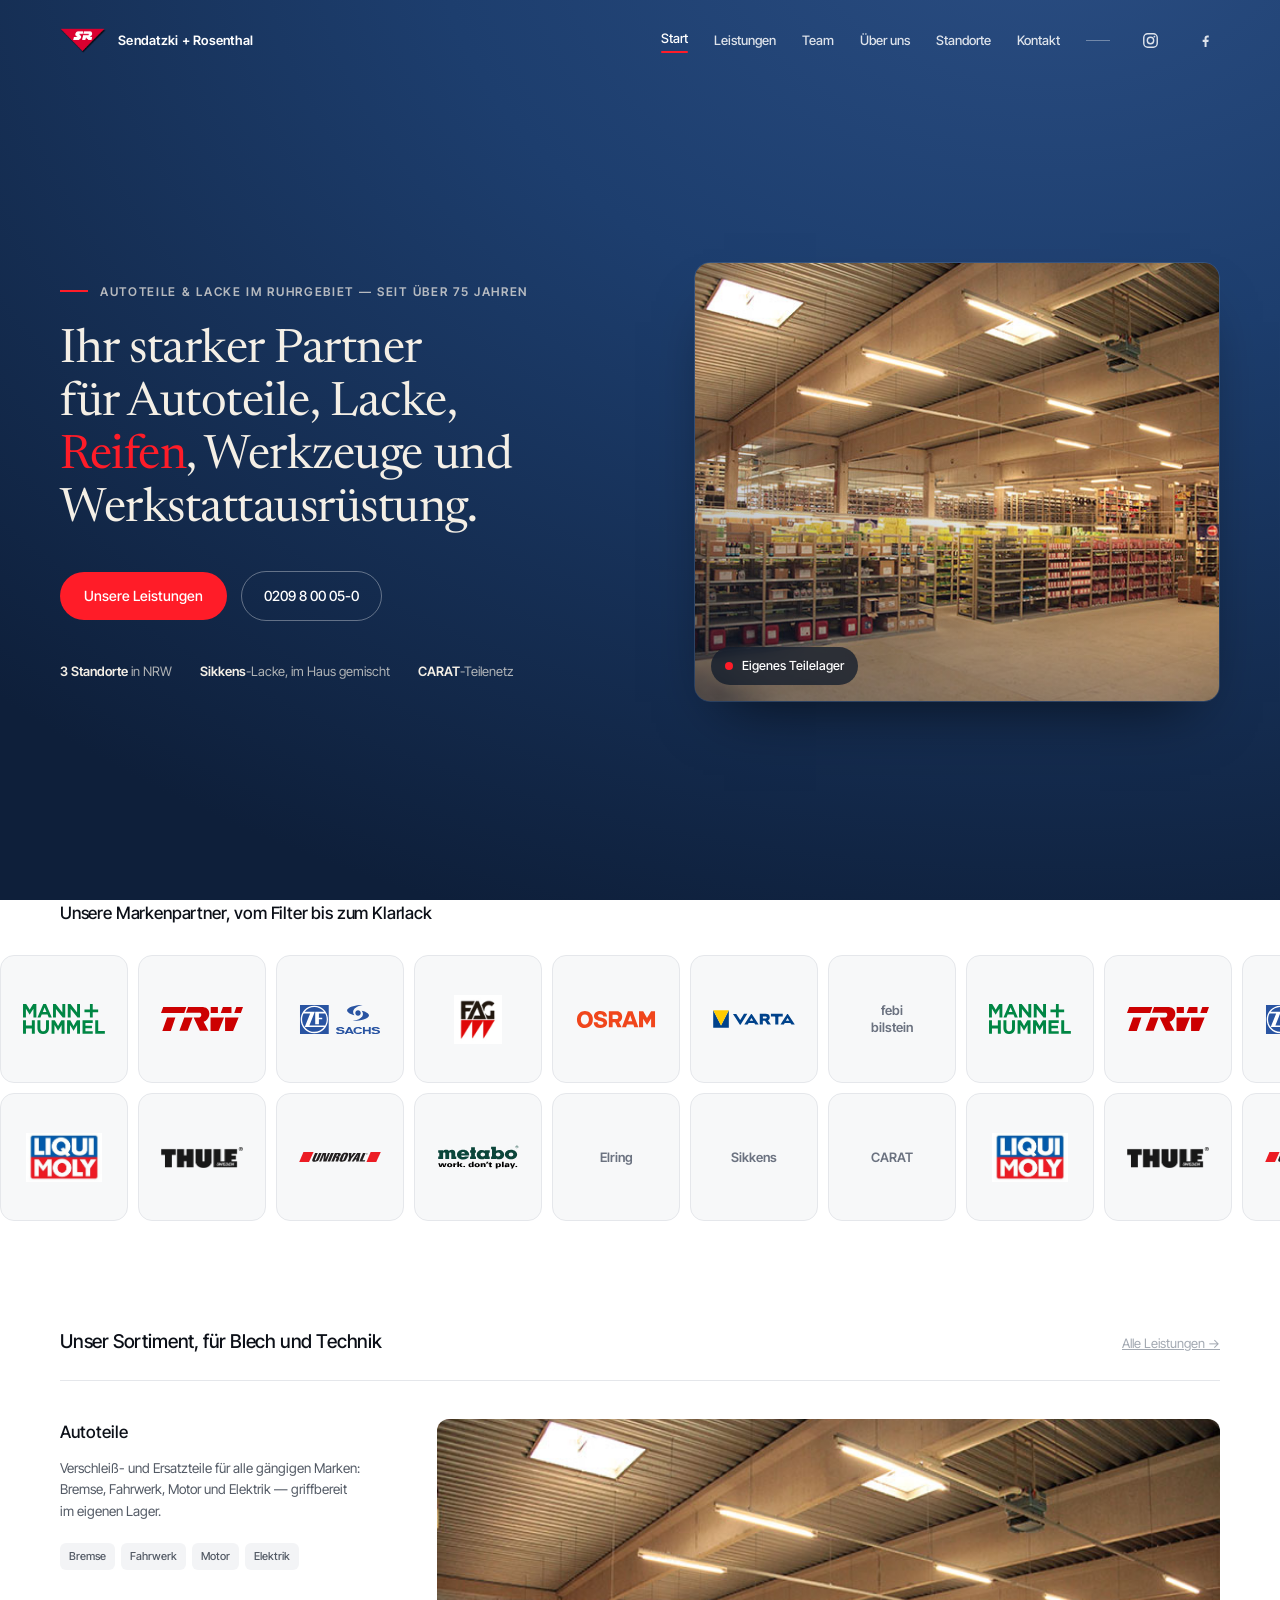
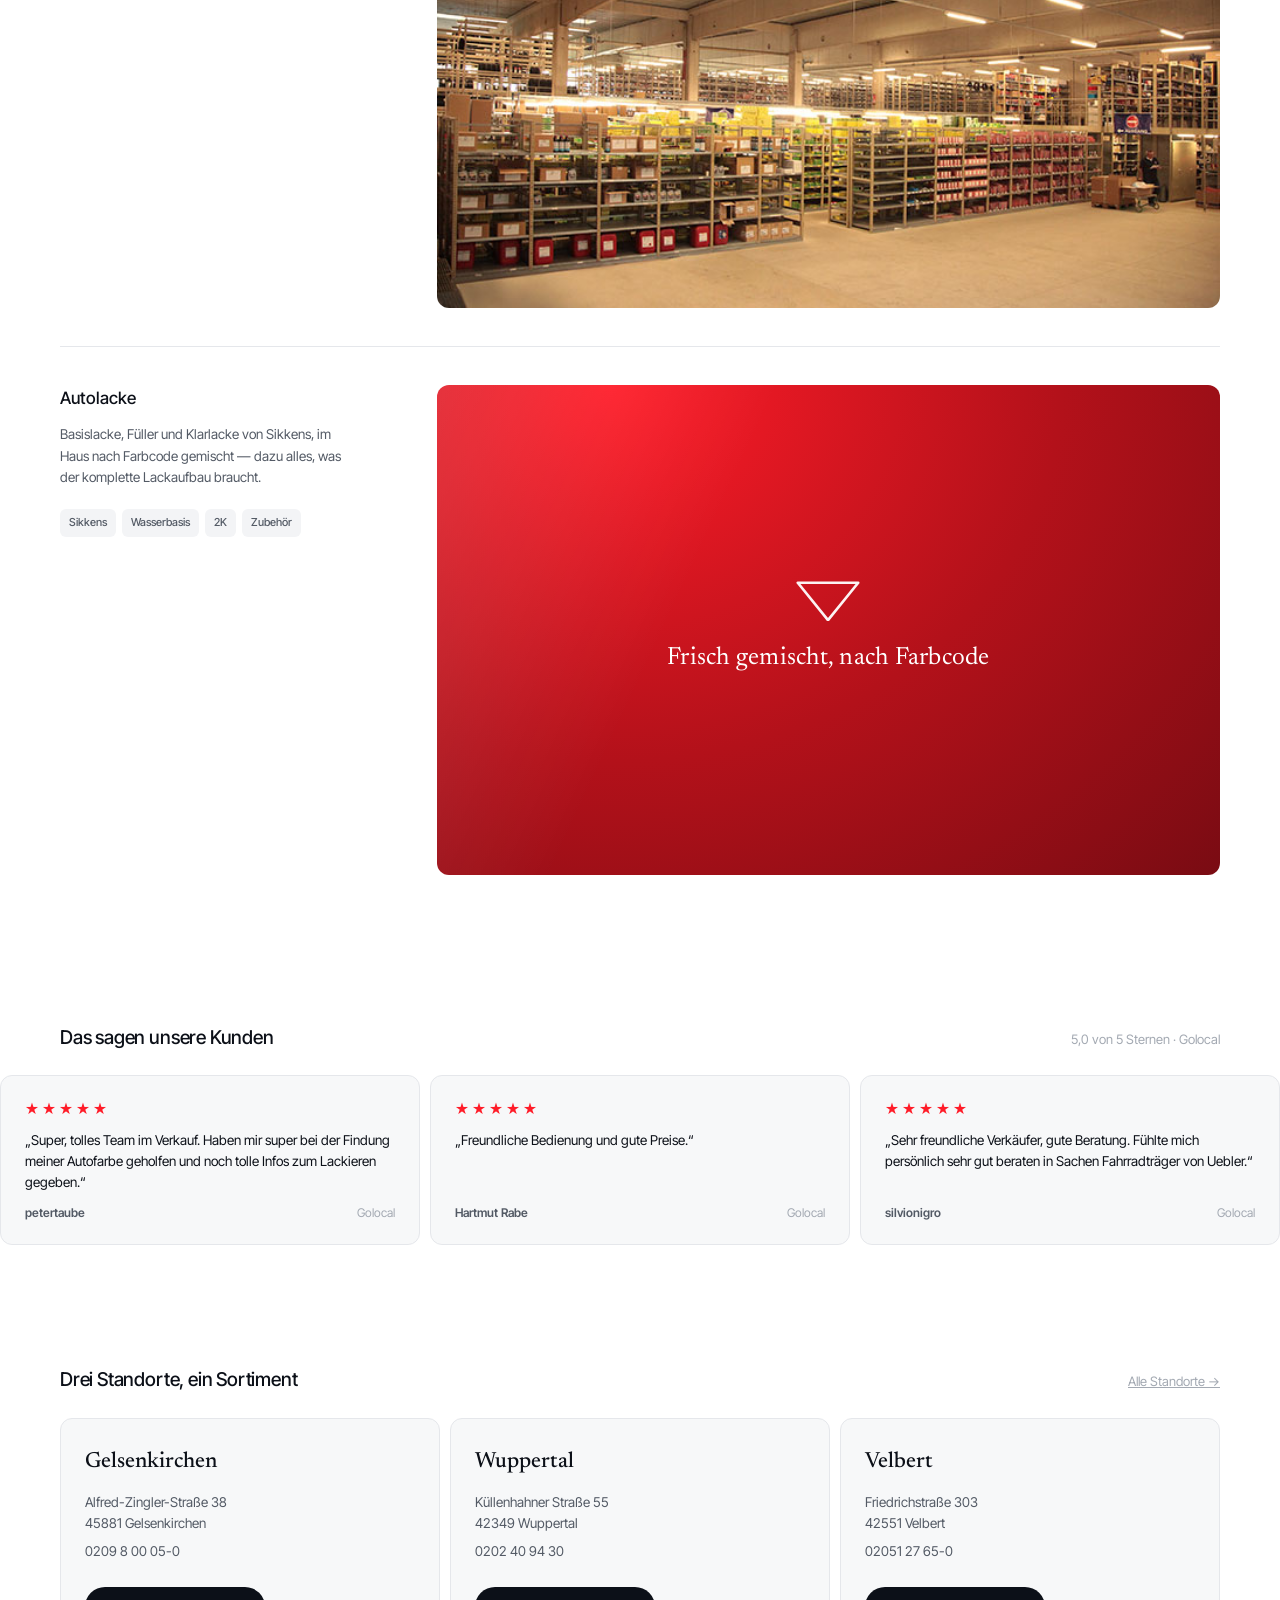
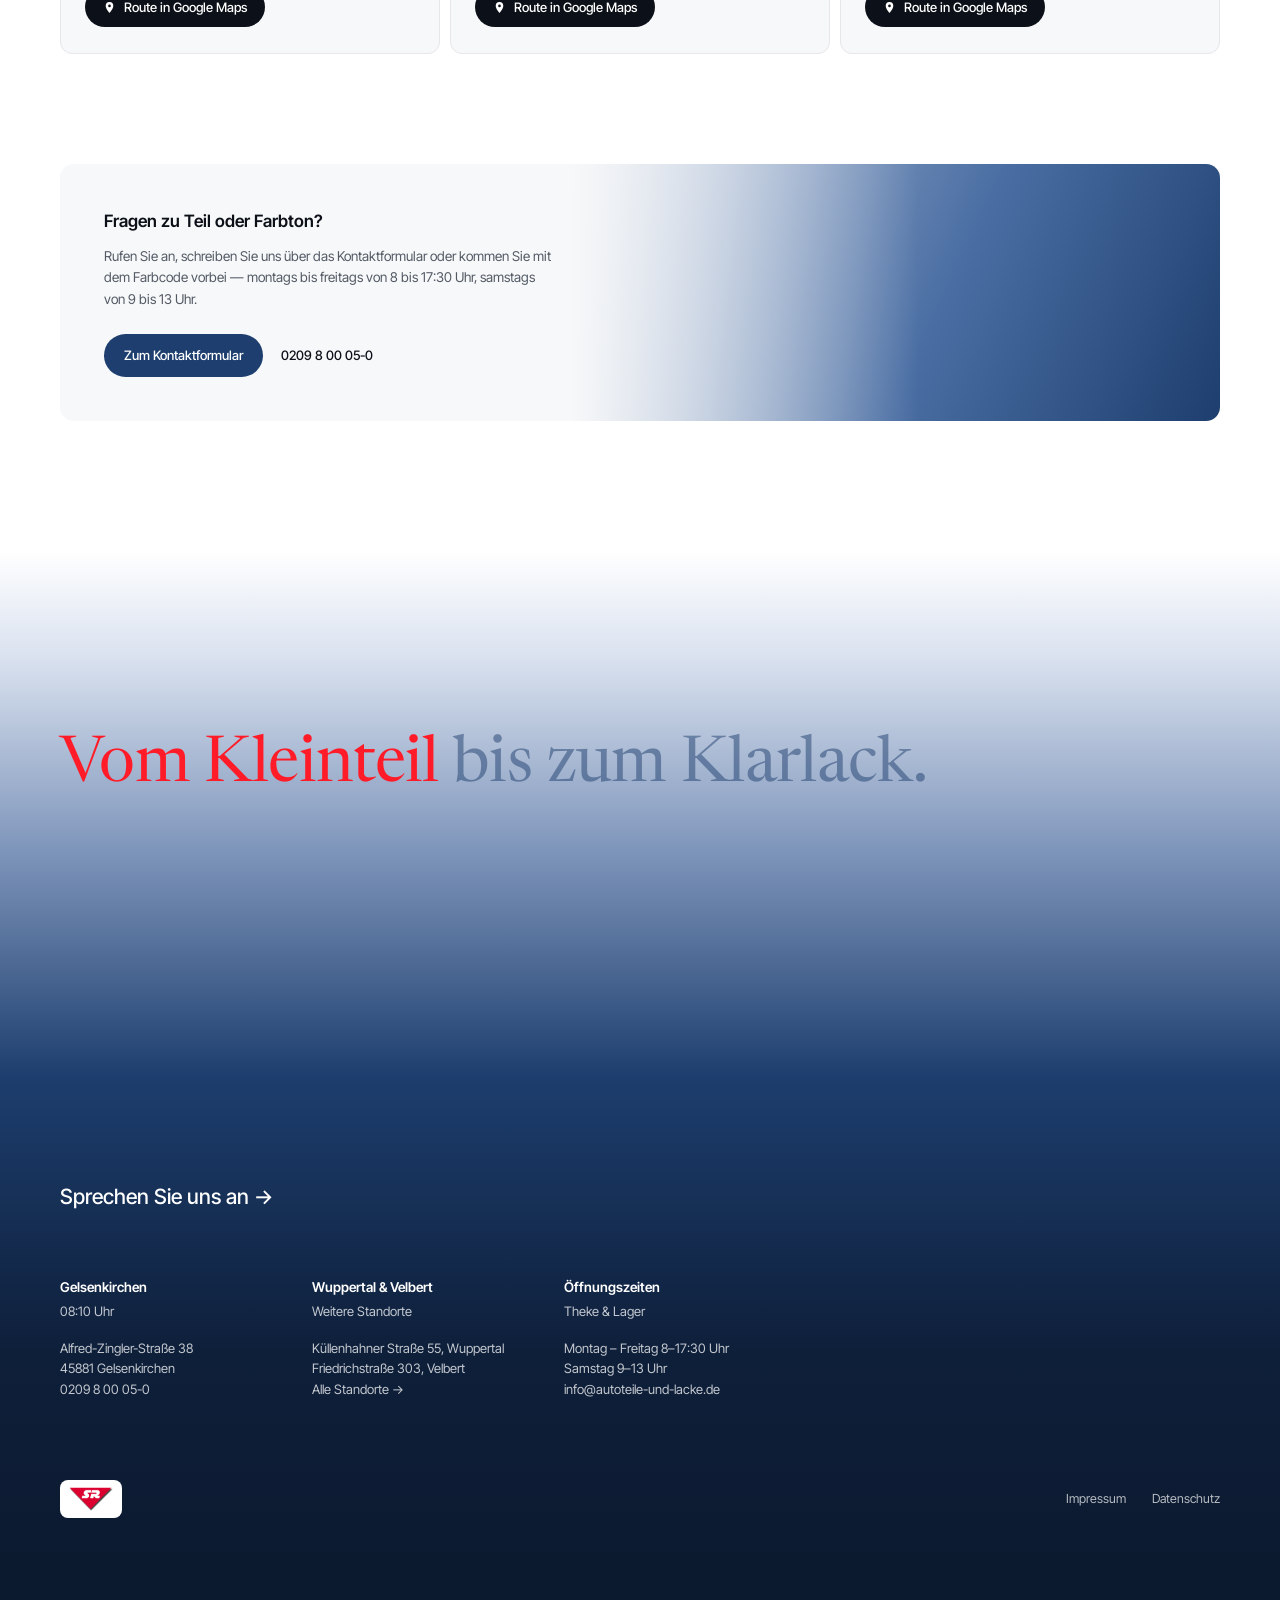
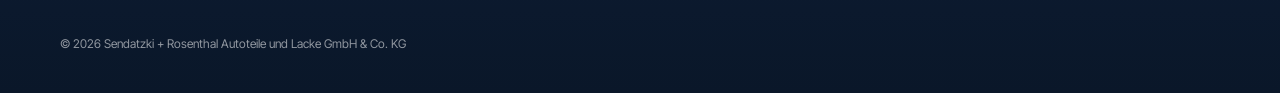
==== index.html @ 396eab5d "Website für Sendatzki + Rosenthal Autoteile und Lacke Statische Multi-Page-Site (Start, Leistungen, " ====
<!doctype html>
<html lang="de">
<head>
  <meta charset="utf-8">
  <meta name="viewport" content="width=device-width, initial-scale=1">
  <title>Sendatzki + Rosenthal — Autoteile und Lacke, Gelsenkirchen · Wuppertal · Velbert</title>
  <meta name="description" content="Sendatzki + Rosenthal Autoteile und Lacke GmbH & Co. KG: Ersatzteile, Sikkens-Autolacke und Werkstattbedarf. Seit über 75 Jahren im Ruhrgebiet — Standorte in Gelsenkirchen, Wuppertal und Velbert.">
  <link rel="preconnect" href="https://fonts.googleapis.com">
  <link rel="preconnect" href="https://fonts.gstatic.com" crossorigin>
  <link href="https://fonts.googleapis.com/css2?family=Newsreader:opsz,wght@6..72,400;6..72,500&family=Inter+Tight:wght@400;500;600&display=swap" rel="stylesheet">
  <link rel="stylesheet" href="style.css">
  <link rel="icon" type="image/png" href="assets/logo_sr.png">
</head>
<body>

<header class="site-head">
  <div class="wrap head-row">
    <a class="brand" href="index.html" aria-label="Sendatzki + Rosenthal — zur Startseite">
      <img src="assets/logo_sr.png" alt="S+R Logo" width="46" height="25">
      <span class="brand-name">Sendatzki&nbsp;+&nbsp;Rosenthal</span>
    </a>
    <nav class="main-nav" id="main-nav" aria-label="Hauptnavigation">
      <a href="index.html" aria-current="page">Start</a>
      <a href="leistungen.html">Leistungen</a>
      <a href="team.html">Team</a>
      <a href="ueber-uns.html">Über uns</a>
      <a href="standorte.html">Standorte</a>
      <a href="kontakt.html">Kontakt</a>
      <span class="nav-rule" aria-hidden="true"></span>
      <a class="nav-icon" href="https://www.instagram.com/autula/" rel="noopener" target="_blank" aria-label="Instagram">
        <svg viewBox="0 0 24 24" fill="none" stroke="currentColor" stroke-width="2" aria-hidden="true"><rect x="2.5" y="2.5" width="19" height="19" rx="5.5"/><circle cx="12" cy="12" r="4.5"/><circle cx="17.5" cy="6.5" r="1.3" fill="currentColor" stroke="none"/></svg>
      </a>
      <a class="nav-icon" href="https://www.facebook.com/Autoteile.und.Lacke/" rel="noopener" target="_blank" aria-label="Facebook">
        <svg viewBox="0 0 24 24" fill="currentColor" aria-hidden="true"><path d="M13.5 21v-7h2.6l.4-3h-3V9.1c0-.9.3-1.5 1.6-1.5h1.5V4.9c-.3 0-1.2-.1-2.2-.1-2.2 0-3.7 1.3-3.7 3.8V11H8v3h2.7v7h2.8Z"/></svg>
      </a>
    </nav>
    <button class="nav-toggle" id="nav-toggle" aria-expanded="false" aria-controls="main-nav">
      <span class="nav-toggle-bar" aria-hidden="true"></span>
      Menü
    </button>
  </div>
</header>

<main id="top">

  <!-- ============ HERO ============ -->
  <section class="hero">
    <div class="hero-grid">
      <div class="hero-copy">
        <p class="hero-eyebrow">Autoteile &amp; Lacke im Ruhrgebiet — seit über 75 Jahren</p>
        <h1 class="hero-title" id="hero-title">Ihr starker Partner für <span class="rot-word">Autoteile</span>, <span class="rot-word">Lacke</span>, <span class="rot-word">Reifen</span>, <span class="rot-word">Werkzeuge</span> und <span class="rot-word">Werkstattausrüstung</span>.</h1>
        <div class="hero-actions">
          <a class="btn-red" href="leistungen.html">Unsere Leistungen</a>
          <a class="btn-ghost" href="tel:+49209800050">0209 8 00 05-0</a>
        </div>
        <ul class="hero-trust" role="list">
          <li><strong>3 Standorte</strong> in NRW</li>
          <li><strong>Sikkens</strong>-Lacke, im Haus gemischt</li>
          <li><strong>CARAT</strong>-Teilenetz</li>
        </ul>
      </div>
      <figure class="hero-media">
        <span class="hero-badge">Eigenes Teilelager</span>
        <img src="assets/lager.png" alt="Langes Regallager mit Autoteilen bei Sendatzki + Rosenthal" width="670" height="446">
      </figure>
    </div>
  </section>

  <!-- ============ PARTNER-MARQUEE ============ -->
  <section class="partner-marquee">
    <div class="wrap">
      <h2 class="section-lead">Unsere Markenpartner, vom Filter bis zum Klarlack</h2>
    </div>
    <div class="marquee" aria-label="Markenpartner, obere Reihe">
      <div class="marquee-track">
        <ul class="marquee-group" role="list">
          <li class="p-tile"><img src="assets/partners/mann.svg" alt="MANN+HUMMEL" loading="lazy"></li>
          <li class="p-tile"><img src="assets/partners/trw.svg" alt="TRW" loading="lazy"></li>
          <li class="p-tile"><img src="assets/partners/sachs.svg" alt="SACHS" loading="lazy"></li>
          <li class="p-tile"><img src="assets/partners/fag.png" alt="FAG" loading="lazy"></li>
          <li class="p-tile"><img src="assets/partners/osram.svg" alt="OSRAM" loading="lazy"></li>
          <li class="p-tile"><img src="assets/partners/varta.svg" alt="VARTA" loading="lazy"></li>
          <li class="p-tile p-tile-text">febi<br>bilstein</li>
        </ul>
        <ul class="marquee-group" role="list" aria-hidden="true">
          <li class="p-tile"><img src="assets/partners/mann.svg" alt="" loading="lazy"></li>
          <li class="p-tile"><img src="assets/partners/trw.svg" alt="" loading="lazy"></li>
          <li class="p-tile"><img src="assets/partners/sachs.svg" alt="" loading="lazy"></li>
          <li class="p-tile"><img src="assets/partners/fag.png" alt="" loading="lazy"></li>
          <li class="p-tile"><img src="assets/partners/osram.svg" alt="" loading="lazy"></li>
          <li class="p-tile"><img src="assets/partners/varta.svg" alt="" loading="lazy"></li>
          <li class="p-tile p-tile-text">febi<br>bilstein</li>
        </ul>
      </div>
    </div>
    <div class="marquee marquee--reverse" aria-label="Markenpartner, untere Reihe">
      <div class="marquee-track">
        <ul class="marquee-group" role="list">
          <li class="p-tile"><img src="assets/partners/liquimoly.jpg" alt="LIQUI MOLY" loading="lazy"></li>
          <li class="p-tile"><img src="assets/partners/thule.png" alt="Thule" loading="lazy"></li>
          <li class="p-tile"><img src="assets/partners/uniroyal.svg" alt="Uniroyal" loading="lazy"></li>
          <li class="p-tile"><img src="assets/partners/metabo.svg" alt="Metabo" loading="lazy"></li>
          <li class="p-tile p-tile-text">Elring</li>
          <li class="p-tile p-tile-text">Sikkens</li>
          <li class="p-tile p-tile-text">CARAT</li>
        </ul>
        <ul class="marquee-group" role="list" aria-hidden="true">
          <li class="p-tile"><img src="assets/partners/liquimoly.jpg" alt="" loading="lazy"></li>
          <li class="p-tile"><img src="assets/partners/thule.png" alt="" loading="lazy"></li>
          <li class="p-tile"><img src="assets/partners/uniroyal.svg" alt="" loading="lazy"></li>
          <li class="p-tile"><img src="assets/partners/metabo.svg" alt="" loading="lazy"></li>
          <li class="p-tile p-tile-text">Elring</li>
          <li class="p-tile p-tile-text">Sikkens</li>
          <li class="p-tile p-tile-text">CARAT</li>
        </ul>
      </div>
    </div>
  </section>

  <!-- ============ SORTIMENT-TEASER ============ -->
  <section class="work" id="sortiment">
    <div class="wrap">
      <div class="section-head">
        <h2>Unser Sortiment, für Blech und Technik</h2>
        <a class="section-side" href="leistungen.html">Alle Leistungen&nbsp;→</a>
      </div>

      <article class="work-row reveal">
        <div class="work-info">
          <h3>Autoteile</h3>
          <p>Verschleiß- und Ersatzteile für alle gängigen Marken: Bremse, Fahrwerk, Motor und Elektrik — griffbereit im eigenen Lager.</p>
          <ul class="tags" role="list">
            <li>Bremse</li><li>Fahrwerk</li><li>Motor</li><li>Elektrik</li>
          </ul>
        </div>
        <figure class="work-media">
          <img src="assets/lager.png" alt="Blick in das Teilelager mit langen Regalreihen" loading="lazy">
        </figure>
      </article>

      <article class="work-row reveal">
        <div class="work-info">
          <h3>Autolacke</h3>
          <p>Basislacke, Füller und Klarlacke von Sikkens, im Haus nach Farbcode gemischt — dazu alles, was der komplette Lackaufbau braucht.</p>
          <ul class="tags" role="list">
            <li>Sikkens</li><li>Wasserbasis</li><li>2K</li><li>Zubehör</li>
          </ul>
        </div>
        <div class="work-media lacquer" role="img" aria-label="Tiefrot lackierte Fläche mit S+R Dreieck">
          <svg class="lacquer-mark" viewBox="0 0 72 46" aria-hidden="true">
            <path d="M2 2h68L36 44Z" fill="none" stroke="currentColor" stroke-width="3" stroke-linejoin="round"/>
          </svg>
          <p class="lacquer-caption">Frisch gemischt, nach Farbcode</p>
        </div>
      </article>
    </div>
  </section>

  <!-- ============ BEWERTUNGEN ============ -->
  <section class="reviews">
    <div class="wrap">
      <div class="section-head">
        <h2>Das sagen unsere Kunden</h2>
        <p class="section-side">5,0 von 5 Sternen · Golocal</p>
      </div>
    </div>
    <div class="marquee marquee--reverse" aria-label="Kundenbewertungen">
      <div class="marquee-track">
        <div class="marquee-group">
          <article class="review-card">
            <div class="review-stars" aria-label="5 von 5 Sternen">★★★★★</div>
            <p>„Super, tolles Team im Verkauf. Haben mir super bei der Findung meiner Autofarbe geholfen und noch tolle Infos zum Lackieren gegeben.“</p>
            <footer class="review-meta"><strong>petertaube</strong><span>Golocal</span></footer>
          </article>
          <article class="review-card">
            <div class="review-stars" aria-label="5 von 5 Sternen">★★★★★</div>
            <p>„Freundliche Bedienung und gute Preise.“</p>
            <footer class="review-meta"><strong>Hartmut Rabe</strong><span>Golocal</span></footer>
          </article>
          <article class="review-card">
            <div class="review-stars" aria-label="5 von 5 Sternen">★★★★★</div>
            <p>„Sehr freundliche Verkäufer, gute Beratung. Fühlte mich persönlich sehr gut beraten in Sachen Fahrradträger von Uebler.“</p>
            <footer class="review-meta"><strong>silvionigro</strong><span>Golocal</span></footer>
          </article>
        </div>
        <div class="marquee-group" aria-hidden="true">
          <article class="review-card">
            <div class="review-stars">★★★★★</div>
            <p>„Super, tolles Team im Verkauf. Haben mir super bei der Findung meiner Autofarbe geholfen und noch tolle Infos zum Lackieren gegeben.“</p>
            <footer class="review-meta"><strong>petertaube</strong><span>Golocal</span></footer>
          </article>
          <article class="review-card">
            <div class="review-stars">★★★★★</div>
            <p>„Freundliche Bedienung und gute Preise.“</p>
            <footer class="review-meta"><strong>Hartmut Rabe</strong><span>Golocal</span></footer>
          </article>
          <article class="review-card">
            <div class="review-stars">★★★★★</div>
            <p>„Sehr freundliche Verkäufer, gute Beratung. Fühlte mich persönlich sehr gut beraten in Sachen Fahrradträger von Uebler.“</p>
            <footer class="review-meta"><strong>silvionigro</strong><span>Golocal</span></footer>
          </article>
        </div>
      </div>
    </div>
  </section>

  <!-- ============ STANDORTE-TEASER ============ -->
  <section class="work" id="standorte">
    <div class="wrap">
      <div class="section-head">
        <h2>Drei Standorte, ein Sortiment</h2>
        <a class="section-side" href="standorte.html">Alle Standorte&nbsp;→</a>
      </div>
      <div class="loc-grid reveal">
        <div class="loc-card">
          <h3>Gelsenkirchen</h3>
          <address>Alfred-Zingler-Straße 38<br>45881 Gelsenkirchen</address>
          <p><a class="tel" href="tel:+49209800050">0209 8 00 05-0</a></p>
          <a class="btn-maps" href="https://www.google.com/maps/search/?api=1&query=Sendatzki%20%2B%20Rosenthal%2C%20Alfred-Zingler-Stra%C3%9Fe%2038%2C%2045881%20Gelsenkirchen" rel="noopener" target="_blank">
            <svg viewBox="0 0 24 24" fill="currentColor" aria-hidden="true"><path d="M12 2a7 7 0 0 0-7 7c0 5.2 7 13 7 13s7-7.8 7-13a7 7 0 0 0-7-7Zm0 9.5A2.5 2.5 0 1 1 12 6.5a2.5 2.5 0 0 1 0 5Z"/></svg>
            Route in Google Maps
          </a>
        </div>
        <div class="loc-card">
          <h3>Wuppertal</h3>
          <address>Küllenhahner Straße 55<br>42349 Wuppertal</address>
          <p><a class="tel" href="tel:+49202409430">0202 40 94 30</a></p>
          <a class="btn-maps" href="https://www.google.com/maps/search/?api=1&query=K%C3%BCllenhahner%20Stra%C3%9Fe%2055%2C%2042349%20Wuppertal" rel="noopener" target="_blank">
            <svg viewBox="0 0 24 24" fill="currentColor" aria-hidden="true"><path d="M12 2a7 7 0 0 0-7 7c0 5.2 7 13 7 13s7-7.8 7-13a7 7 0 0 0-7-7Zm0 9.5A2.5 2.5 0 1 1 12 6.5a2.5 2.5 0 0 1 0 5Z"/></svg>
            Route in Google Maps
          </a>
        </div>
        <div class="loc-card">
          <h3>Velbert</h3>
          <address>Friedrichstraße 303<br>42551 Velbert</address>
          <p><a class="tel" href="tel:+49205127650">02051 27 65-0</a></p>
          <a class="btn-maps" href="https://www.google.com/maps/search/?api=1&query=Friedrichstra%C3%9Fe%20303%2C%2042551%20Velbert" rel="noopener" target="_blank">
            <svg viewBox="0 0 24 24" fill="currentColor" aria-hidden="true"><path d="M12 2a7 7 0 0 0-7 7c0 5.2 7 13 7 13s7-7.8 7-13a7 7 0 0 0-7-7Zm0 9.5A2.5 2.5 0 1 1 12 6.5a2.5 2.5 0 0 1 0 5Z"/></svg>
            Route in Google Maps
          </a>
        </div>
      </div>
    </div>
  </section>

  <!-- ============ KONTAKT-KARTE ============ -->
  <section class="contact" id="kontakt">
    <div class="wrap">
      <div class="contact-card reveal">
        <div class="contact-copy">
          <h2>Fragen zu Teil oder Farbton?</h2>
          <p>Rufen Sie an, schreiben Sie uns über das Kontaktformular oder kommen Sie mit dem Farbcode vorbei — montags bis freitags von 8 bis 17:30&nbsp;Uhr, samstags von 9 bis 13&nbsp;Uhr.</p>
          <div class="contact-actions">
            <a class="btn-solid" href="kontakt.html">Zum Kontaktformular</a>
            <a class="btn-quiet" href="tel:+49209800050">0209 8 00 05-0</a>
          </div>
        </div>
      </div>
    </div>
  </section>

  <!-- ============ OUTRO / FOOTER ============ -->
  <section class="outro">
    <div class="wrap outro-line-wrap">
      <p class="outro-line"><span class="outro-strong">Vom Kleinteil</span> <span class="outro-soft">bis zum Klarlack.</span></p>
    </div>

    <footer class="site-foot">
      <div class="wrap">
        <a class="foot-cta" href="kontakt.html">Sprechen Sie uns an&nbsp;<span aria-hidden="true">→</span></a>

        <div class="foot-cols">
          <div class="foot-col">
            <h3>Gelsenkirchen</h3>
            <p class="foot-time" id="clock" aria-hidden="true"></p>
            <address>
              Alfred-Zingler-Straße 38<br>
              45881 Gelsenkirchen<br>
              <a href="tel:+49209800050">0209 8 00 05-0</a>
            </address>
          </div>
          <div class="foot-col">
            <h3>Wuppertal &amp; Velbert</h3>
            <p class="foot-time">Weitere Standorte</p>
            <address>
              Küllenhahner Straße 55, Wuppertal<br>
              Friedrichstraße 303, Velbert<br>
              <a href="standorte.html">Alle Standorte →</a>
            </address>
          </div>
          <div class="foot-col">
            <h3>Öffnungszeiten</h3>
            <p class="foot-time">Theke &amp; Lager</p>
            <p>
              Montag – Freitag 8–17:30 Uhr<br>
              Samstag 9–13 Uhr<br>
              <a href="mailto:info@autoteile-und-lacke.de">info@autoteile-und-lacke.de</a>
            </p>
          </div>
        </div>

        <div class="foot-meta">
          <img class="foot-logo" src="assets/logo_sr.png" alt="" width="46" height="25">
          <nav class="foot-links" aria-label="Rechtliches">
            <a href="#">Impressum</a>
            <a href="#">Datenschutz</a>
          </nav>
        </div>
      </div>
    </footer>

    <div class="outro-close">
      <p class="wrap copyright">© 2026 Sendatzki + Rosenthal Autoteile und Lacke GmbH &amp; Co. KG</p>
    </div>
  </section>

</main>

<script src="script.js"></script>
</body>
</html>
---- style.css ----
/* =====================================================
   Sendatzki + Rosenthal — Autoteile und Lacke
   Marke: Navy #1D3E6E + Signalrot #FF1C28.
   Navy-Hero mit Lagerbild, Rot als einziger Akzent.
   Display: Newsreader · Body/UI: Inter Tight
   ===================================================== */

:root {
  --paper: #ffffff;
  --gray-50: #f7f8f9;
  --gray-100: #f3f4f6;
  --line: #e5e7eb;
  --ink: #0c1018;
  --muted: #535a65;
  --faint: #a3a9b2;

  --red: #ff1c28;
  --red-hover: #db111c;
  --red-deep: #7a0f16;

  --navy: #1d3e6e;
  --navy-mid: #2a4d82;
  --navy-deep: #0e1f3a;
  --navy-ink: #0a1729;

  --warm-white: #f4efe6;

  --font-display: "Newsreader", "Times New Roman", serif;
  --font-body: "Inter Tight", "Segoe UI", system-ui, sans-serif;

  --wrap: 1160px;
  --pad: 24px;
  --radius: 12px;
}

* { box-sizing: border-box; }

html { scroll-behavior: smooth; }

body {
  margin: 0;
  background: var(--paper);
  color: var(--ink);
  font-family: var(--font-body);
  font-size: 15px;
  line-height: 1.6;
  -webkit-font-smoothing: antialiased;
}

img { max-width: 100%; display: block; }

a { color: inherit; }

h1, h2, h3, p, ul, address, figure { margin: 0; }

address { font-style: normal; }

.wrap {
  width: min(var(--wrap), 100% - 2 * var(--pad));
  margin-inline: auto;
}

:focus-visible {
  outline: 2px solid var(--red);
  outline-offset: 3px;
  border-radius: 2px;
}

/* =============== HEADER =============== */

.site-head {
  position: absolute;
  inset: 0 0 auto 0;
  z-index: 20;
  padding-block: 22px;
}

.head-row {
  display: flex;
  align-items: center;
  justify-content: space-between;
  gap: 16px;
}

.brand {
  display: flex;
  align-items: center;
  gap: 12px;
  text-decoration: none;
  color: #fff;
}

.brand img { width: 46px; height: auto; }

.brand-name {
  font-size: 13px;
  font-weight: 600;
  letter-spacing: 0.02em;
  white-space: nowrap;
}

.main-nav {
  display: flex;
  align-items: center;
  gap: 26px;
}

.main-nav a {
  color: rgba(255, 255, 255, 0.85);
  text-decoration: none;
  font-size: 13px;
  font-weight: 500;
  padding-block: 6px;
}

.main-nav a:hover { color: #fff; }

.nav-rule {
  width: 24px;
  height: 1px;
  background: rgba(255, 255, 255, 0.35);
}

.nav-toggle {
  display: none;
  align-items: center;
  gap: 8px;
  background: rgba(255, 255, 255, 0.14);
  border: 1px solid rgba(255, 255, 255, 0.3);
  color: #fff;
  font: 500 13px var(--font-body);
  padding: 10px 16px;
  border-radius: 999px;
  cursor: pointer;
}

.nav-toggle-bar {
  width: 14px;
  height: 2px;
  background: currentColor;
  box-shadow: 0 5px 0 currentColor, 0 -5px 0 currentColor;
}

/* =============== HERO =============== */

.hero {
  /* Werkstatt-Blau: tiefes Navy mit Lichtkegel oben rechts */
  background:
    radial-gradient(120% 120% at 82% -10%, var(--navy-mid) 0%, var(--navy) 40%, var(--navy-deep) 100%);
  color: var(--warm-white);
  padding-top: 128px;
  padding-bottom: 64px;
  min-height: 100vh;
  display: flex;
  align-items: center;
}

.hero-grid {
  display: grid;
  grid-template-columns: 1.04fr 0.96fr;
  gap: clamp(30px, 5vw, 74px);
  align-items: center;
  width: min(var(--wrap), 100% - 2 * var(--pad));
  margin-inline: auto;
}

.hero-eyebrow {
  display: flex;
  align-items: center;
  gap: 12px;
  font-size: 12px;
  font-weight: 600;
  letter-spacing: 0.14em;
  text-transform: uppercase;
  color: rgba(244, 239, 230, 0.72);
  margin-bottom: 24px;
}

.hero-eyebrow::before {
  content: "";
  width: 28px;
  height: 2px;
  background: var(--red);
}

.hero-title {
  font-family: var(--font-display);
  font-weight: 400;
  font-size: clamp(2.05rem, 3.7vw, 3.5rem);
  line-height: 1.12;
  letter-spacing: -0.01em;
  color: var(--warm-white);
  text-wrap: balance;
}

.rot-word {
  color: var(--warm-white);
  transition: color 0.45s ease;
  white-space: nowrap;
}

.rot-word.is-active { color: var(--red); }

.hero-actions {
  display: flex;
  flex-wrap: wrap;
  align-items: center;
  gap: 14px;
  margin-top: 34px;
}

.btn-red {
  background: var(--red);
  color: #fff;
  text-decoration: none;
  font-size: 14px;
  font-weight: 500;
  padding: 13px 24px;
  border-radius: 999px;
  transition: background 0.2s ease;
}

.btn-red:hover { background: var(--red-hover); }

.btn-ghost {
  color: #fff;
  text-decoration: none;
  font-size: 14px;
  font-weight: 500;
  padding: 13px 22px;
  border-radius: 999px;
  border: 1px solid rgba(255, 255, 255, 0.34);
  transition: border-color 0.2s ease, background 0.2s ease;
}

.btn-ghost:hover {
  border-color: rgba(255, 255, 255, 0.7);
  background: rgba(255, 255, 255, 0.06);
}

.hero-trust {
  list-style: none;
  padding: 0;
  margin: 40px 0 0;
  display: flex;
  flex-wrap: wrap;
  gap: 10px 28px;
}

.hero-trust li {
  font-size: 13px;
  color: rgba(244, 239, 230, 0.7);
}

.hero-trust strong {
  color: var(--warm-white);
  font-weight: 600;
}

.hero-media {
  position: relative;
  border-radius: 16px;
  overflow: hidden;
  aspect-ratio: 4 / 3.35;
  box-shadow: 0 30px 60px -30px rgba(0, 0, 0, 0.7);
  border: 1px solid rgba(255, 255, 255, 0.1);
}

.hero-media img {
  width: 100%;
  height: 100%;
  object-fit: cover;
}

.hero-media::after {
  content: "";
  position: absolute;
  inset: 0;
  background: linear-gradient(200deg, rgba(29, 62, 110, 0) 45%, rgba(14, 31, 58, 0.55) 100%);
}

.hero-badge {
  position: absolute;
  left: 16px;
  bottom: 16px;
  z-index: 1;
  display: inline-flex;
  align-items: center;
  gap: 9px;
  padding: 9px 14px;
  border-radius: 999px;
  background: rgba(10, 23, 41, 0.72);
  backdrop-filter: blur(6px);
  color: #fff;
  font-size: 12.5px;
  font-weight: 500;
}

.hero-badge::before {
  content: "";
  width: 8px;
  height: 8px;
  border-radius: 50%;
  background: var(--red);
}

/* =============== PARTNER =============== */

.partners { padding-bottom: 96px; }

.section-lead {
  font-size: 17px;
  font-weight: 500;
  letter-spacing: -0.01em;
  margin-bottom: 28px;
}

.partner-grid {
  list-style: none;
  padding: 0;
  display: grid;
  grid-template-columns: repeat(6, 1fr);
  gap: 10px;
}

.partner-card {
  background: var(--gray-50);
  border-radius: 8px;
  min-height: 76px;
  display: flex;
  align-items: center;
  justify-content: center;
  color: #6b7280;
  font-size: 15px;
  padding: 8px;
}

/* Wortmarken nur typografisch angedeutet */
.logo-sikkens { font-weight: 600; letter-spacing: 0.14em; }
.logo-sachs   { font-weight: 600; letter-spacing: 0.2em; }
.logo-fag     { font-family: var(--font-display); font-weight: 500; font-size: 19px; }
.logo-osram   { font-weight: 500; letter-spacing: 0.3em; font-size: 13px; }
.logo-febi    { font-style: italic; font-weight: 600; }
.logo-varta   { font-family: var(--font-display); letter-spacing: 0.12em; }

/* =============== SECTION HEAD =============== */

.section-head {
  display: flex;
  align-items: baseline;
  justify-content: space-between;
  gap: 16px;
  flex-wrap: wrap;
  padding-bottom: 22px;
}

.section-head h2 {
  font-size: 19px;
  font-weight: 500;
  letter-spacing: -0.01em;
}

.section-side {
  font-size: 13px;
  color: var(--faint);
}

/* =============== SORTIMENT =============== */

.work { padding-bottom: 110px; }

.work-row {
  display: grid;
  grid-template-columns: minmax(220px, 300px) 1fr;
  gap: clamp(24px, 6vw, 90px);
  border-top: 1px solid var(--line);
  padding-block: 38px;
}

.work-info h3 {
  font-size: 17px;
  font-weight: 500;
  margin-bottom: 12px;
}

.work-info p {
  font-size: 13.5px;
  color: var(--muted);
  max-width: 34em;
  margin-bottom: 20px;
}

.tags {
  list-style: none;
  padding: 0;
  display: flex;
  flex-wrap: wrap;
  gap: 6px;
}

.tags li {
  font-size: 11px;
  font-weight: 500;
  color: var(--muted);
  background: var(--gray-100);
  border-radius: 6px;
  padding: 5px 9px;
}

.work-media {
  border-radius: var(--radius);
  overflow: hidden;
  aspect-ratio: 16 / 10;
}

.work-media img {
  width: 100%;
  height: 100%;
  object-fit: cover;
}

/* Lack-Panel: tiefrot glänzend, wie eine frisch lackierte Fläche */
.work-media.lacquer {
  background:
    linear-gradient(115deg, rgba(255, 255, 255, 0.12) 0%, rgba(255, 255, 255, 0) 34%),
    radial-gradient(120% 160% at 22% 0%, #ff1c28 0%, #b3111a 48%, #6c0a11 100%);
  display: flex;
  flex-direction: column;
  align-items: center;
  justify-content: center;
  gap: 18px;
  color: #fff;
}

.lacquer-mark { width: 64px; height: auto; opacity: 0.95; }

.lacquer-caption {
  font-family: var(--font-display);
  font-size: clamp(1.2rem, 2vw, 1.55rem);
  letter-spacing: 0.01em;
}

/* =============== ABLAUF =============== */

.process { padding-bottom: 110px; }

.process-scroller {
  overflow-x: auto;
  scroll-snap-type: x proximity;
  scrollbar-width: none;
}

.process-scroller::-webkit-scrollbar { display: none; }

.process-track {
  display: grid;
  grid-template-columns: repeat(4, minmax(240px, 1fr));
  gap: 10px;
}

.step-card {
  background: var(--gray-50);
  border-radius: 10px;
  padding: 22px 20px 26px;
  min-height: 320px;
  display: flex;
  flex-direction: column;
  scroll-snap-align: start;
}

.step-card h3 {
  font-size: 14.5px;
  font-weight: 600;
  margin-bottom: 10px;
}

.step-card p {
  font-size: 13px;
  color: var(--muted);
}

.step-mark {
  width: 58px;
  height: auto;
  margin: auto auto 6px;
  color: var(--red);
}

/* =============== KONTAKT-KARTE =============== */

.contact { padding-bottom: 130px; }

.contact-card {
  border-radius: 14px;
  padding: clamp(26px, 4vw, 44px);
  background:
    linear-gradient(90deg, var(--gray-50) 44%, rgba(247, 248, 249, 0) 74%),
    linear-gradient(115deg, #eef2f8 26%, #4a6ea3 74%, var(--navy) 100%);
}

.contact-copy { max-width: 30em; }

.contact-copy h2 {
  font-size: 17px;
  font-weight: 600;
  margin-bottom: 10px;
}

.contact-copy p {
  font-size: 13.5px;
  color: var(--muted);
  margin-bottom: 24px;
}

.contact-actions {
  display: flex;
  flex-wrap: wrap;
  gap: 12px;
  align-items: center;
}

.btn-solid {
  background: var(--navy);
  color: #fff;
  text-decoration: none;
  font-size: 13px;
  font-weight: 500;
  padding: 11px 20px;
  border-radius: 999px;
}

.btn-solid:hover { background: var(--navy-mid); }

.btn-quiet {
  font-size: 13px;
  font-weight: 500;
  color: var(--ink);
  text-decoration: none;
  padding: 11px 6px;
}

.btn-quiet:hover { color: var(--red); }

/* =============== OUTRO + FOOTER =============== */

.outro {
  /* Werkstatt-Abend: Weiß → Navy → Tiefnavy */
  background: linear-gradient(
    180deg,
    #ffffff 0%,
    #dbe3f0 9%,
    #7f96bb 26%,
    var(--navy) 46%,
    var(--navy-deep) 70%,
    var(--navy-ink) 100%
  );
  color: #fff;
}

.outro-line-wrap {
  padding-top: clamp(110px, 20vh, 240px);
  padding-bottom: clamp(240px, 42vh, 520px);
}

.outro-line {
  font-family: var(--font-display);
  font-size: clamp(2.2rem, 5vw, 4rem);
  line-height: 1.1;
  letter-spacing: -0.01em;
}

.outro-strong { color: var(--red); }

.outro-soft { color: rgba(29, 62, 110, 0.5); }

.site-foot { padding-bottom: 70px; }

.foot-cta {
  display: inline-block;
  font-size: 21px;
  font-weight: 500;
  color: #fff;
  text-decoration: none;
  margin-bottom: 64px;
}

.foot-cta:hover { color: var(--red); }

.foot-cols {
  display: grid;
  grid-template-columns: repeat(3, minmax(160px, 220px));
  gap: 32px;
  margin-bottom: 80px;
}

.foot-col h3 {
  font-size: 13.5px;
  font-weight: 600;
  color: #fff;
  margin-bottom: 2px;
}

.foot-time {
  font-size: 13px;
  color: rgba(255, 255, 255, 0.45);
  margin-bottom: 16px;
  min-height: 1.2em;
}

.foot-col p, .foot-col address {
  font-size: 13px;
  color: rgba(255, 255, 255, 0.75);
}

.foot-col a {
  color: rgba(255, 255, 255, 0.75);
  text-decoration: none;
}

.foot-col a:hover { color: #fff; }

.foot-meta {
  display: flex;
  align-items: center;
  justify-content: space-between;
  gap: 16px;
}

.foot-logo {
  width: 62px;
  height: auto;
  background: #fff;
  padding: 7px 9px;
  border-radius: 8px;
}

.foot-links {
  display: flex;
  gap: 26px;
}

.foot-links a {
  font-size: 12.5px;
  color: rgba(255, 255, 255, 0.7);
  text-decoration: none;
}

.foot-links a:hover { color: #fff; }

.outro-close { padding-block: 46px 40px; }

.copyright {
  font-size: 12px;
  color: rgba(255, 255, 255, 0.55);
}

/* =============== NAV-ICONS =============== */

.main-nav a[aria-current="page"] { color: #fff; }

.main-nav a[aria-current="page"]::after {
  content: "";
  display: block;
  height: 2px;
  margin-top: 2px;
  background: var(--red);
  border-radius: 2px;
}

.nav-icon {
  display: inline-flex;
  align-items: center;
  padding: 6px;
}

.nav-icon svg { width: 17px; height: 17px; }

/* =============== UNTERSEITEN-KOPF =============== */

.page-head {
  background:
    radial-gradient(130% 120% at 85% -20%, var(--navy-mid) 0%, var(--navy) 46%, var(--navy-deep) 100%);
  padding-top: 150px;
  padding-bottom: 64px;
  color: var(--warm-white);
}

.page-head .hero-eyebrow { margin-bottom: 20px; }

.page-title {
  font-family: var(--font-display);
  font-weight: 400;
  font-size: clamp(2rem, 4vw, 3.2rem);
  line-height: 1.12;
  letter-spacing: -0.01em;
  max-width: 16em;
  text-wrap: balance;
}

.page-sub {
  margin-top: 18px;
  font-size: 14px;
  color: rgba(244, 239, 230, 0.75);
  max-width: 38em;
}

.page-body { padding-block: 72px 110px; }

/* =============== PARTNER-MARQUEE =============== */

.partner-marquee { padding-bottom: 96px; }

.marquee {
  overflow: hidden;
  margin-bottom: 10px;
}

.marquee-track {
  display: flex;
  width: max-content;
  animation: marquee-scroll 38s linear infinite;
}

.marquee--reverse .marquee-track { animation-direction: reverse; }

.marquee:hover .marquee-track { animation-play-state: paused; }

.marquee-group {
  list-style: none;
  padding: 0 5px 0 0;
  margin: 0;
  display: flex;
  gap: 10px;
  padding-right: 10px;
}

@keyframes marquee-scroll {
  to { transform: translateX(-50%); }
}

.p-tile {
  width: 128px;
  aspect-ratio: 1;
  background: var(--gray-50);
  border: 1px solid var(--line);
  border-radius: 14px;
  display: flex;
  align-items: center;
  justify-content: center;
  padding: 22px;
  flex-shrink: 0;
}

.p-tile img {
  max-width: 100%;
  max-height: 60%;
  object-fit: contain;
}

.p-tile-text {
  color: #6b7280;
  font-weight: 600;
  font-size: 13px;
  text-align: center;
  line-height: 1.3;
}

/* =============== BEWERTUNGEN =============== */

.reviews { padding-bottom: 110px; }

.review-card {
  width: min(420px, 82vw);
  flex-shrink: 0;
  background: var(--gray-50);
  border: 1px solid var(--line);
  border-radius: 12px;
  padding: 22px 24px;
  display: flex;
  flex-direction: column;
  gap: 10px;
}

.review-stars {
  color: var(--red);
  font-size: 14px;
  letter-spacing: 3px;
}

.review-card p {
  font-size: 13.5px;
  color: var(--ink);
  line-height: 1.55;
}

.review-meta {
  display: flex;
  justify-content: space-between;
  gap: 12px;
  font-size: 12px;
  color: var(--faint);
  margin-top: auto;
}

.review-meta strong {
  color: var(--muted);
  font-weight: 600;
}

.reviews .marquee-track { animation-duration: 55s; }

/* =============== BILD-PLATZHALTER =============== */

.ph {
  background:
    repeating-linear-gradient(45deg, rgba(83, 90, 101, 0.05) 0 14px, rgba(83, 90, 101, 0) 14px 28px),
    var(--gray-100);
  border: 1.5px dashed #c3c8d0;
  border-radius: var(--radius);
  display: flex;
  flex-direction: column;
  align-items: center;
  justify-content: center;
  gap: 10px;
  text-align: center;
  padding: 24px;
  color: var(--muted);
}

.ph::before {
  content: "";
  width: 40px;
  height: 26px;
  border: 2px solid #c3c8d0;
  border-radius: 5px;
  background:
    radial-gradient(circle at 30% 40%, #c3c8d0 4px, transparent 5px),
    linear-gradient(to top right, transparent 46%, #c3c8d0 47% 53%, transparent 54%);
}

.ph p { font-size: 12.5px; max-width: 26em; }

.ph small {
  font-size: 11px;
  text-transform: uppercase;
  letter-spacing: 0.08em;
  color: var(--faint);
}

/* =============== STANDORT-KARTEN =============== */

.loc-grid {
  display: grid;
  grid-template-columns: repeat(3, 1fr);
  gap: 10px;
}

.loc-card {
  background: var(--gray-50);
  border: 1px solid var(--line);
  border-radius: var(--radius);
  padding: 26px 24px;
  display: flex;
  flex-direction: column;
  gap: 6px;
}

.loc-card h3 {
  font-family: var(--font-display);
  font-weight: 500;
  font-size: 22px;
  margin-bottom: 6px;
}

.loc-card address, .loc-card p {
  font-size: 13.5px;
  color: var(--muted);
}

.loc-card a.tel {
  color: var(--muted);
  text-decoration: none;
}

.loc-card a.tel:hover { color: var(--ink); }

.btn-maps {
  display: inline-flex;
  align-items: center;
  gap: 8px;
  margin-top: 18px;
  align-self: flex-start;
  background: var(--ink);
  color: #fff;
  text-decoration: none;
  font-size: 13px;
  font-weight: 500;
  padding: 10px 18px;
  border-radius: 999px;
}

.btn-maps:hover { background: #232a36; }

.btn-maps svg { width: 13px; height: 13px; }

.loc-hero {
  border-radius: var(--radius);
  overflow: hidden;
  margin-bottom: 34px;
}

.loc-hero img { width: 100%; height: auto; }

/* =============== TEAM =============== */

.team-dept { margin-bottom: 54px; }

.team-dept h2 {
  font-size: 15px;
  font-weight: 600;
  padding-bottom: 14px;
  border-bottom: 1px solid var(--line);
  margin-bottom: 18px;
}

.team-grid {
  display: grid;
  grid-template-columns: repeat(auto-fill, minmax(210px, 1fr));
  gap: 10px;
}

.team-card {
  background: var(--gray-50);
  border: 1px solid var(--line);
  border-radius: var(--radius);
  overflow: hidden;
}

.team-card .ph {
  border: none;
  border-bottom: 1.5px dashed #c3c8d0;
  border-radius: 0;
  aspect-ratio: 4 / 4.4;
}

.team-card figcaption { padding: 14px 16px 16px; }

.team-name {
  display: block;
  font-size: 14px;
  font-weight: 600;
}

.team-role {
  display: block;
  font-size: 12.5px;
  color: var(--muted);
  margin-top: 2px;
}

/* =============== TEXT-SEITEN =============== */

.prose {
  max-width: 60ch;
  font-size: 15px;
  color: var(--ink);
}

.prose p + p { margin-top: 16px; }

.prose .lead {
  font-family: var(--font-display);
  font-size: 21px;
  line-height: 1.45;
}

.fact-list {
  list-style: none;
  padding: 0;
  margin-top: 40px;
  border-top: 1px solid var(--line);
}

.fact-list li {
  display: grid;
  grid-template-columns: minmax(140px, 220px) 1fr;
  gap: 18px;
  padding-block: 16px;
  border-bottom: 1px solid var(--line);
  font-size: 13.5px;
}

.fact-list li strong { font-weight: 600; }

.fact-list li span { color: var(--muted); }

.about-cols {
  display: grid;
  grid-template-columns: 1fr 1fr;
  gap: clamp(24px, 5vw, 70px);
  align-items: start;
  margin-bottom: 64px;
}

/* =============== KONTAKTFORMULAR =============== */

.contact-layout {
  display: grid;
  grid-template-columns: minmax(240px, 340px) 1fr;
  gap: clamp(28px, 5vw, 80px);
  align-items: start;
}

.contact-aside h2 {
  font-size: 15px;
  font-weight: 600;
  margin-bottom: 12px;
}

.contact-aside p, .contact-aside address {
  font-size: 13.5px;
  color: var(--muted);
  margin-bottom: 18px;
}

.contact-aside a {
  color: var(--ink);
  text-decoration: none;
}

.contact-aside a:hover { color: var(--red); }

.form {
  display: grid;
  grid-template-columns: 1fr 1fr;
  gap: 14px;
}

.field { display: flex; flex-direction: column; gap: 6px; }

.field-full { grid-column: 1 / -1; }

.field label {
  font-size: 12.5px;
  font-weight: 600;
}

.field label small {
  font-weight: 400;
  color: var(--faint);
}

.field input,
.field select,
.field textarea {
  font: 400 14px var(--font-body);
  color: var(--ink);
  background: var(--gray-50);
  border: 1px solid var(--line);
  border-radius: 8px;
  padding: 11px 13px;
}

.field textarea { min-height: 140px; resize: vertical; }

.field input:focus-visible,
.field select:focus-visible,
.field textarea:focus-visible {
  outline: 2px solid var(--red);
  outline-offset: 0;
  border-color: transparent;
}

.form-foot {
  grid-column: 1 / -1;
  display: flex;
  align-items: center;
  gap: 18px;
  flex-wrap: wrap;
}

.btn-submit {
  background: var(--red);
  color: #fff;
  border: none;
  font: 500 13.5px var(--font-body);
  padding: 12px 26px;
  border-radius: 999px;
  cursor: pointer;
}

.btn-submit:hover { background: var(--red-hover); }

.form-note { font-size: 12px; color: var(--faint); max-width: 34em; }

.form-status {
  grid-column: 1 / -1;
  font-size: 13px;
  color: var(--red);
  min-height: 1.2em;
}

/* =============== KOMPAKTER FOOTER (Unterseiten) =============== */

.outro--compact {
  background: linear-gradient(
    180deg,
    #ffffff 0%,
    #cdd8ea 7%,
    #6a83ac 20%,
    var(--navy) 42%,
    var(--navy-deep) 66%,
    var(--navy-ink) 100%
  );
}

.outro--compact .outro-line-wrap {
  padding-top: 90px;
  padding-bottom: 140px;
}

.outro--compact .outro-line { font-size: clamp(1.6rem, 3vw, 2.4rem); }

/* =============== REVEAL =============== */

.reveal {
  opacity: 0;
  transform: translateY(14px);
  transition: opacity 0.7s ease, transform 0.7s ease;
}

.reveal.is-visible {
  opacity: 1;
  transform: none;
}

@media (prefers-reduced-motion: reduce) {
  html { scroll-behavior: auto; }
  .reveal { opacity: 1; transform: none; transition: none; }
  .pill { transition: none; }
}

/* =============== RESPONSIVE =============== */

@media (max-width: 900px) {
  .partner-grid { grid-template-columns: repeat(3, 1fr); }

  .hero {
    min-height: auto;
    padding-top: 116px;
    padding-bottom: 52px;
  }

  .hero-grid { grid-template-columns: 1fr; gap: 30px; }

  .hero-media { aspect-ratio: 16 / 10; }

  .work-row { grid-template-columns: 1fr; gap: 22px; }

  .process-track {
    grid-template-columns: repeat(4, 78vw);
    width: max-content;
    padding-inline: var(--pad);
  }

  /* .wrap-Breite im Scroller aufheben, damit die Karten frei laufen */
  .process-scroller .process-track { margin-inline: 0; }

  .foot-cols { grid-template-columns: 1fr 1fr; }
}

@media (max-width: 640px) {
  .main-nav {
    display: none;
    position: fixed;
    inset: 0;
    background: rgba(12, 16, 24, 0.96);
    flex-direction: column;
    justify-content: center;
    align-items: flex-start;
    padding: 24px;
    gap: 10px;
    z-index: 30;
  }

  .main-nav.is-open { display: flex; }

  .main-nav a {
    font-family: var(--font-display);
    font-size: 32px;
    font-weight: 400;
    padding-block: 8px;
  }

  .nav-rule { display: none; }

  .nav-toggle { display: flex; position: relative; z-index: 40; }

  .hero { padding-top: 108px; padding-bottom: 44px; }

  .hero-actions { gap: 10px; }

  .partner-grid { grid-template-columns: 1fr 1fr; }

  .process-track { grid-template-columns: repeat(4, 86vw); }

  .step-card { min-height: 280px; }

  .foot-cols { grid-template-columns: 1fr; gap: 28px; }

  .foot-cta { margin-bottom: 48px; }

  .form { grid-template-columns: 1fr; }

  .contact-layout { grid-template-columns: 1fr; }

  .loc-grid { grid-template-columns: 1fr; }

  .about-cols { grid-template-columns: 1fr; }

  .fact-list li { grid-template-columns: 1fr; gap: 4px; }
}

@media (max-width: 900px) {
  .contact-layout { grid-template-columns: 1fr; }
}
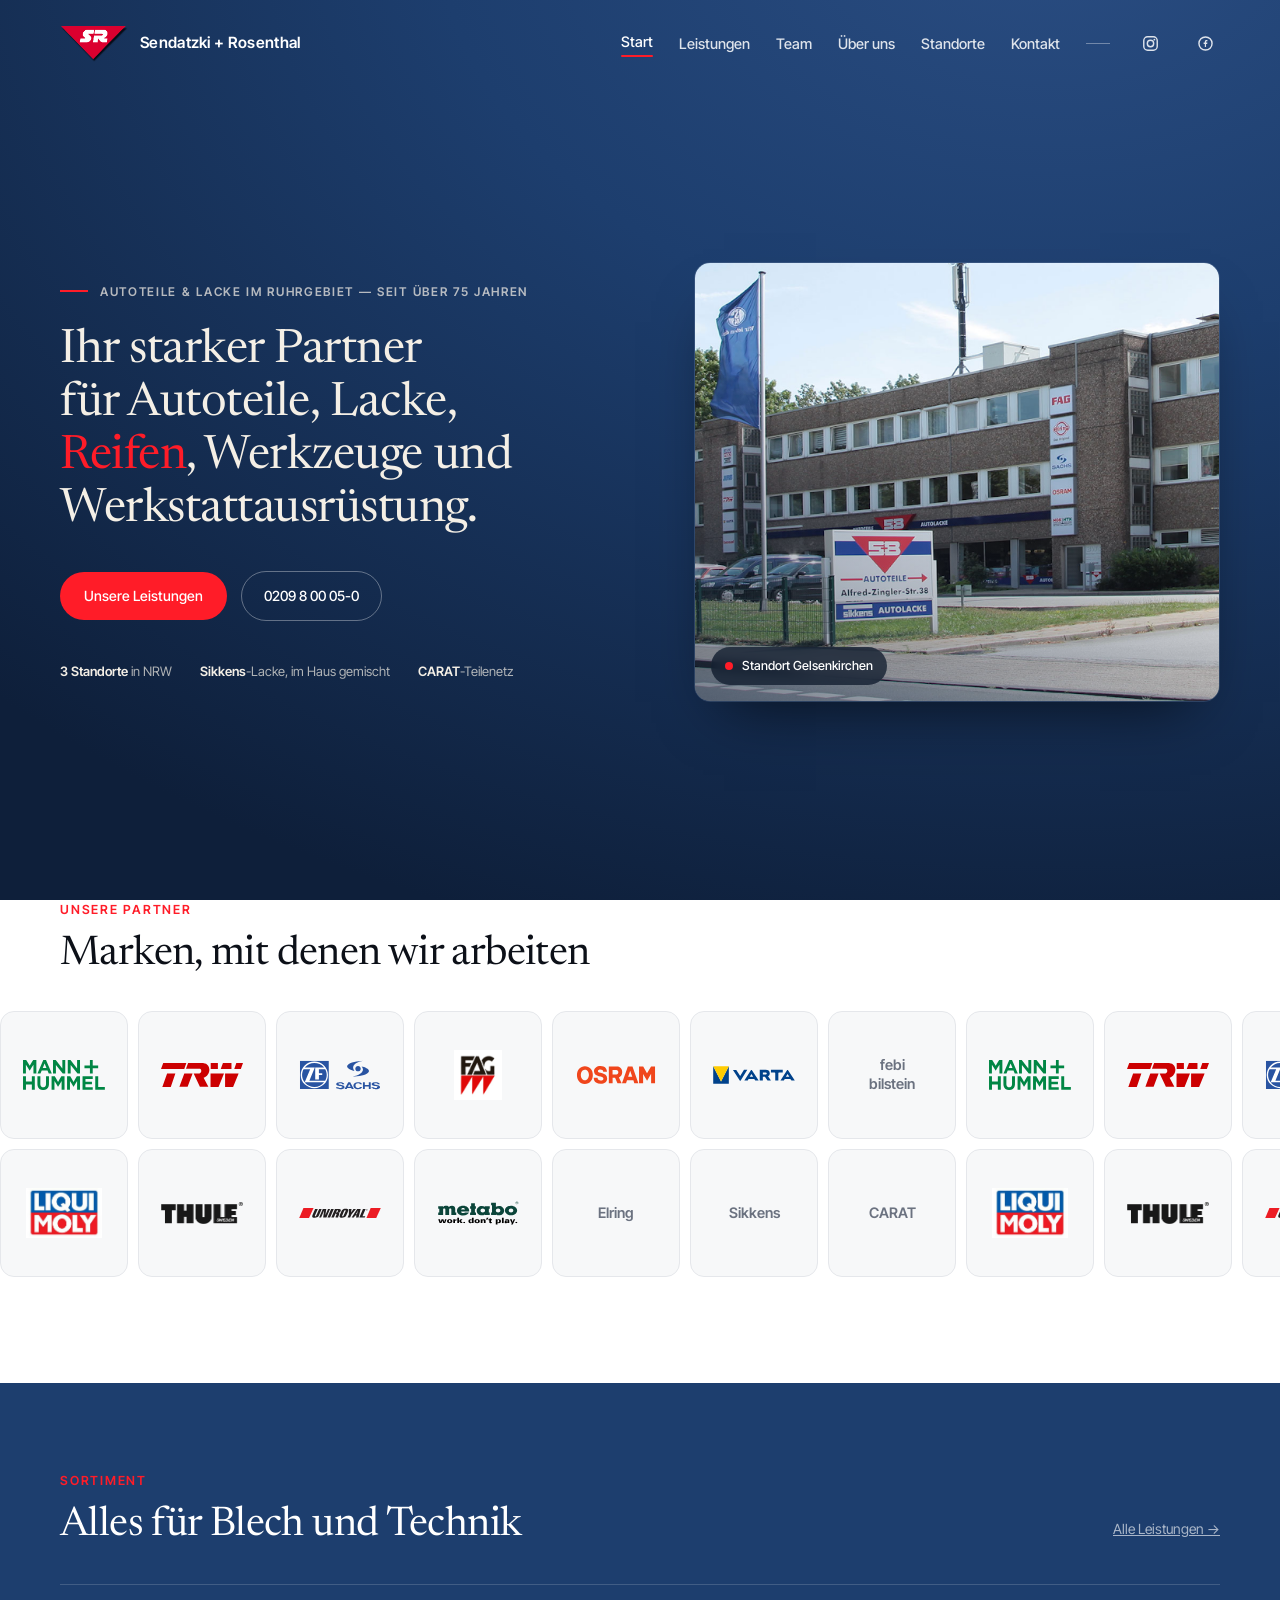
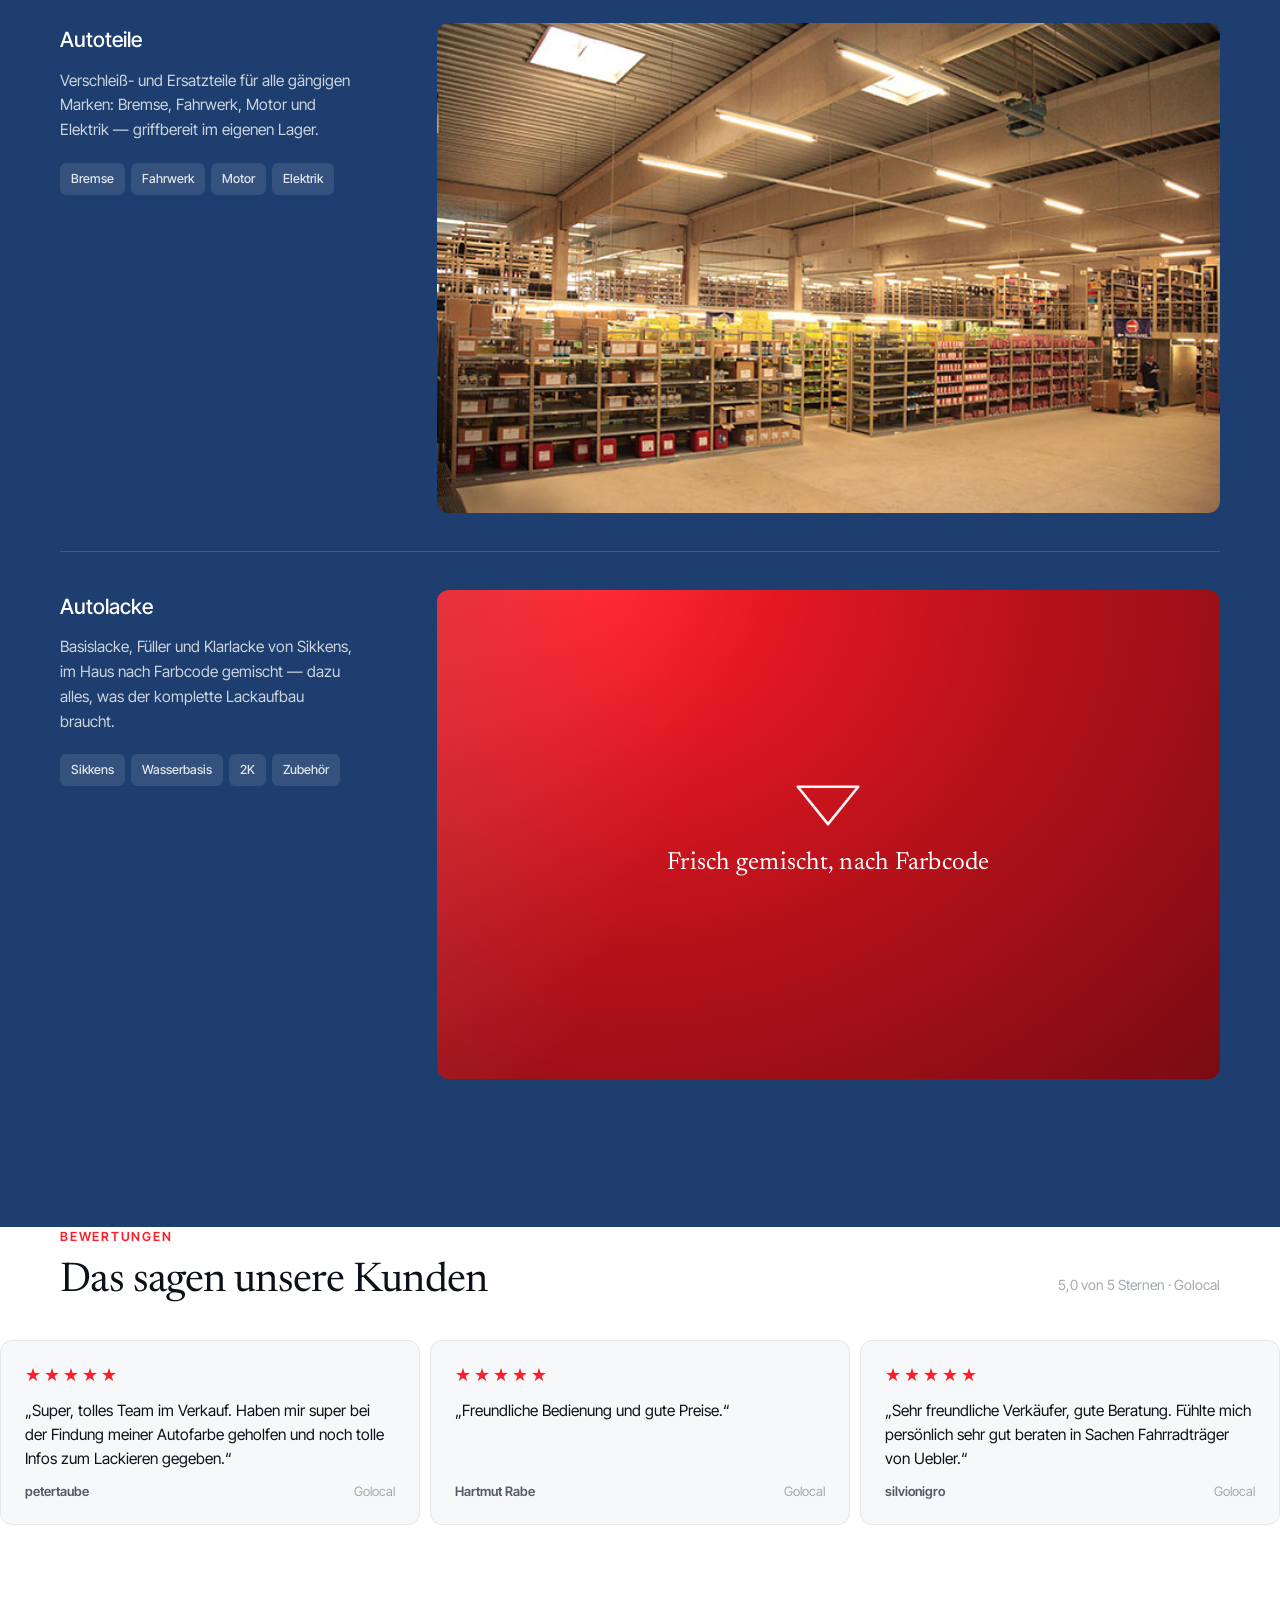
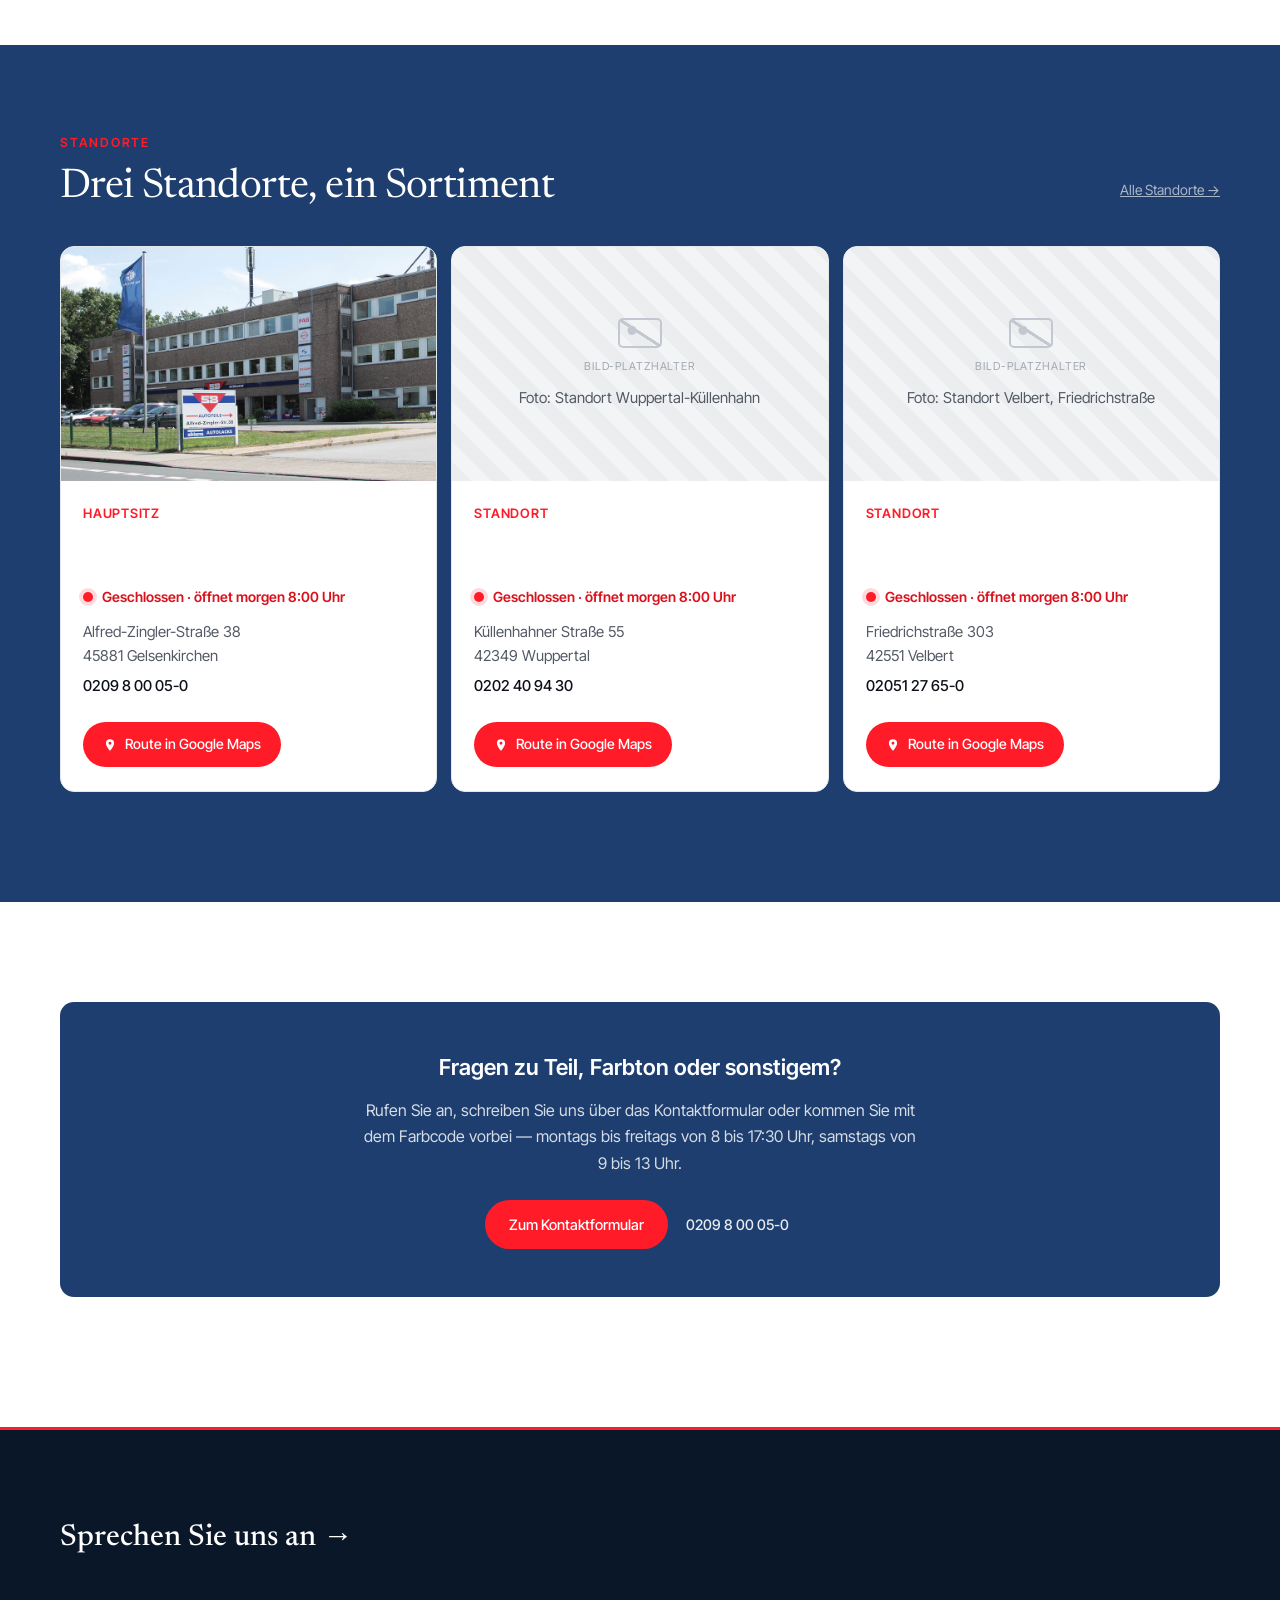
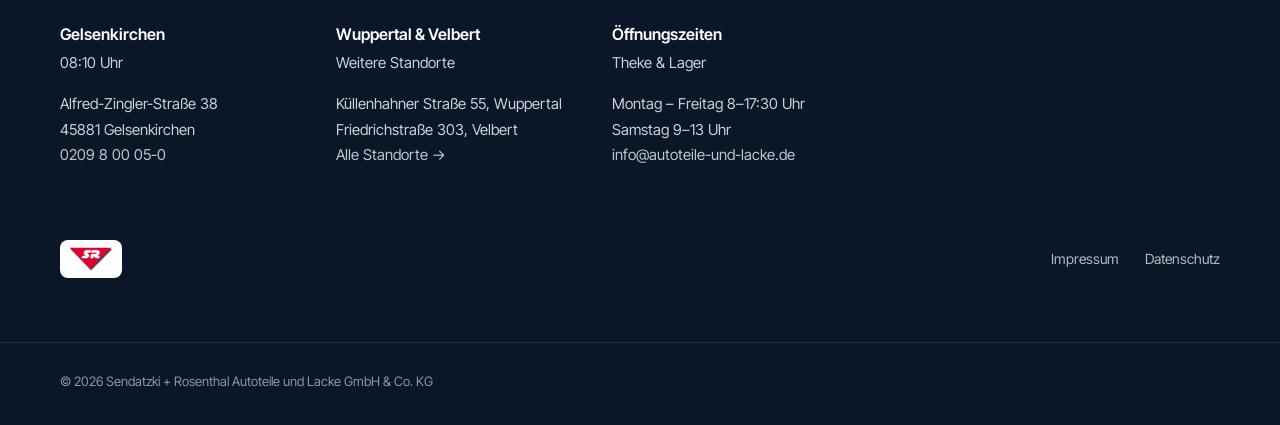
==== commit 387005b4: "Redesign: Navy/Rot-Branding, groesserer Hero mit Gebaeudebild, Standort-Ampel - Markenfarben auf Nav" ====
--- a/index.html
+++ b/index.html
@@ -31,7 +31,7 @@
         <svg viewBox="0 0 24 24" fill="none" stroke="currentColor" stroke-width="2" aria-hidden="true"><rect x="2.5" y="2.5" width="19" height="19" rx="5.5"/><circle cx="12" cy="12" r="4.5"/><circle cx="17.5" cy="6.5" r="1.3" fill="currentColor" stroke="none"/></svg>
       </a>
       <a class="nav-icon" href="https://www.facebook.com/Autoteile.und.Lacke/" rel="noopener" target="_blank" aria-label="Facebook">
-        <svg viewBox="0 0 24 24" fill="currentColor" aria-hidden="true"><path d="M13.5 21v-7h2.6l.4-3h-3V9.1c0-.9.3-1.5 1.6-1.5h1.5V4.9c-.3 0-1.2-.1-2.2-.1-2.2 0-3.7 1.3-3.7 3.8V11H8v3h2.7v7h2.8Z"/></svg>
+        <svg viewBox="0 0 24 24" fill="none" aria-hidden="true"><circle cx="12" cy="12" r="9.25" stroke="currentColor" stroke-width="2"/><path transform="translate(12 12) scale(0.62) translate(-12.25 -13)" d="M13.5 21v-7h2.6l.4-3h-3V9.1c0-.9.3-1.5 1.6-1.5h1.5V4.9c-.3 0-1.2-.1-2.2-.1-2.2 0-3.7 1.3-3.7 3.8V11H8v3h2.7v7h2.8Z" fill="currentColor"/></svg>
       </a>
     </nav>
     <button class="nav-toggle" id="nav-toggle" aria-expanded="false" aria-controls="main-nav">
@@ -60,8 +60,8 @@
         </ul>
       </div>
       <figure class="hero-media">
-        <span class="hero-badge">Eigenes Teilelager</span>
-        <img src="assets/lager.png" alt="Langes Regallager mit Autoteilen bei Sendatzki + Rosenthal" width="670" height="446">
+        <span class="hero-badge">Standort Gelsenkirchen</span>
+        <img src="assets/gebaeude_aussen.png" alt="Firmengebäude von Sendatzki + Rosenthal an der Alfred-Zingler-Straße 38 in Gelsenkirchen" width="1920" height="540">
       </figure>
     </div>
   </section>
@@ -69,7 +69,8 @@
   <!-- ============ PARTNER-MARQUEE ============ -->
   <section class="partner-marquee">
     <div class="wrap">
-      <h2 class="section-lead">Unsere Markenpartner, vom Filter bis zum Klarlack</h2>
+      <p class="eyebrow">Unsere Partner</p>
+      <h2 class="section-lead">Marken, mit denen wir arbeiten</h2>
     </div>
     <div class="marquee" aria-label="Markenpartner, obere Reihe">
       <div class="marquee-track">
@@ -118,10 +119,13 @@
   </section>
 
   <!-- ============ SORTIMENT-TEASER ============ -->
-  <section class="work" id="sortiment">
+  <section class="work band-navy" id="sortiment">
     <div class="wrap">
       <div class="section-head">
-        <h2>Unser Sortiment, für Blech und Technik</h2>
+        <div class="section-head-text">
+          <p class="eyebrow">Sortiment</p>
+          <h2>Alles für Blech und Technik</h2>
+        </div>
         <a class="section-side" href="leistungen.html">Alle Leistungen&nbsp;→</a>
       </div>
 
@@ -160,7 +164,10 @@
   <section class="reviews">
     <div class="wrap">
       <div class="section-head">
-        <h2>Das sagen unsere Kunden</h2>
+        <div class="section-head-text">
+          <p class="eyebrow">Bewertungen</p>
+          <h2>Das sagen unsere Kunden</h2>
+        </div>
         <p class="section-side">5,0 von 5 Sternen · Golocal</p>
       </div>
     </div>
@@ -205,40 +212,73 @@
   </section>
 
   <!-- ============ STANDORTE-TEASER ============ -->
-  <section class="work" id="standorte">
+  <section class="work band-navy" id="standorte">
     <div class="wrap">
       <div class="section-head">
-        <h2>Drei Standorte, ein Sortiment</h2>
+        <div class="section-head-text">
+          <p class="eyebrow">Standorte</p>
+          <h2>Drei Standorte, ein Sortiment</h2>
+        </div>
         <a class="section-side" href="standorte.html">Alle Standorte&nbsp;→</a>
       </div>
       <div class="loc-grid reveal">
-        <div class="loc-card">
-          <h3>Gelsenkirchen</h3>
-          <address>Alfred-Zingler-Straße 38<br>45881 Gelsenkirchen</address>
-          <p><a class="tel" href="tel:+49209800050">0209 8 00 05-0</a></p>
-          <a class="btn-maps" href="https://www.google.com/maps/search/?api=1&query=Sendatzki%20%2B%20Rosenthal%2C%20Alfred-Zingler-Stra%C3%9Fe%2038%2C%2045881%20Gelsenkirchen" rel="noopener" target="_blank">
-            <svg viewBox="0 0 24 24" fill="currentColor" aria-hidden="true"><path d="M12 2a7 7 0 0 0-7 7c0 5.2 7 13 7 13s7-7.8 7-13a7 7 0 0 0-7-7Zm0 9.5A2.5 2.5 0 1 1 12 6.5a2.5 2.5 0 0 1 0 5Z"/></svg>
-            Route in Google Maps
-          </a>
-        </div>
-        <div class="loc-card">
-          <h3>Wuppertal</h3>
-          <address>Küllenhahner Straße 55<br>42349 Wuppertal</address>
-          <p><a class="tel" href="tel:+49202409430">0202 40 94 30</a></p>
-          <a class="btn-maps" href="https://www.google.com/maps/search/?api=1&query=K%C3%BCllenhahner%20Stra%C3%9Fe%2055%2C%2042349%20Wuppertal" rel="noopener" target="_blank">
-            <svg viewBox="0 0 24 24" fill="currentColor" aria-hidden="true"><path d="M12 2a7 7 0 0 0-7 7c0 5.2 7 13 7 13s7-7.8 7-13a7 7 0 0 0-7-7Zm0 9.5A2.5 2.5 0 1 1 12 6.5a2.5 2.5 0 0 1 0 5Z"/></svg>
-            Route in Google Maps
-          </a>
-        </div>
-        <div class="loc-card">
-          <h3>Velbert</h3>
-          <address>Friedrichstraße 303<br>42551 Velbert</address>
-          <p><a class="tel" href="tel:+49205127650">02051 27 65-0</a></p>
-          <a class="btn-maps" href="https://www.google.com/maps/search/?api=1&query=Friedrichstra%C3%9Fe%20303%2C%2042551%20Velbert" rel="noopener" target="_blank">
-            <svg viewBox="0 0 24 24" fill="currentColor" aria-hidden="true"><path d="M12 2a7 7 0 0 0-7 7c0 5.2 7 13 7 13s7-7.8 7-13a7 7 0 0 0-7-7Zm0 9.5A2.5 2.5 0 1 1 12 6.5a2.5 2.5 0 0 1 0 5Z"/></svg>
-            Route in Google Maps
-          </a>
-        </div>
+        <article class="loc-card">
+          <figure class="loc-figure">
+            <img src="assets/gebaeude_aussen.png" alt="Firmengebäude Gelsenkirchen, Alfred-Zingler-Straße 38" loading="lazy">
+          </figure>
+          <div class="loc-body">
+            <p class="loc-tag">Hauptsitz</p>
+            <h3>Gelsenkirchen</h3>
+            <div class="loc-status" role="status" aria-live="polite">
+              <span class="loc-dot" aria-hidden="true"></span>
+              <span class="loc-status-text">Öffnungszeiten …</span>
+            </div>
+            <address>Alfred-Zingler-Straße 38<br>45881 Gelsenkirchen</address>
+            <p><a class="tel" href="tel:+49209800050">0209 8 00 05-0</a></p>
+            <a class="btn-maps" href="https://www.google.com/maps/search/?api=1&query=Sendatzki%20%2B%20Rosenthal%2C%20Alfred-Zingler-Stra%C3%9Fe%2038%2C%2045881%20Gelsenkirchen" rel="noopener" target="_blank">
+              <svg viewBox="0 0 24 24" fill="currentColor" aria-hidden="true"><path d="M12 2a7 7 0 0 0-7 7c0 5.2 7 13 7 13s7-7.8 7-13a7 7 0 0 0-7-7Zm0 9.5A2.5 2.5 0 1 1 12 6.5a2.5 2.5 0 0 1 0 5Z"/></svg>
+              Route in Google Maps
+            </a>
+          </div>
+        </article>
+        <article class="loc-card">
+          <figure class="loc-figure">
+            <div class="ph"><small>Bild-Platzhalter</small><p>Foto: Standort Wuppertal-Küllenhahn</p></div>
+          </figure>
+          <div class="loc-body">
+            <p class="loc-tag">Standort</p>
+            <h3>Wuppertal</h3>
+            <div class="loc-status" role="status" aria-live="polite">
+              <span class="loc-dot" aria-hidden="true"></span>
+              <span class="loc-status-text">Öffnungszeiten …</span>
+            </div>
+            <address>Küllenhahner Straße 55<br>42349 Wuppertal</address>
+            <p><a class="tel" href="tel:+49202409430">0202 40 94 30</a></p>
+            <a class="btn-maps" href="https://www.google.com/maps/search/?api=1&query=K%C3%BCllenhahner%20Stra%C3%9Fe%2055%2C%2042349%20Wuppertal" rel="noopener" target="_blank">
+              <svg viewBox="0 0 24 24" fill="currentColor" aria-hidden="true"><path d="M12 2a7 7 0 0 0-7 7c0 5.2 7 13 7 13s7-7.8 7-13a7 7 0 0 0-7-7Zm0 9.5A2.5 2.5 0 1 1 12 6.5a2.5 2.5 0 0 1 0 5Z"/></svg>
+              Route in Google Maps
+            </a>
+          </div>
+        </article>
+        <article class="loc-card">
+          <figure class="loc-figure">
+            <div class="ph"><small>Bild-Platzhalter</small><p>Foto: Standort Velbert, Friedrichstraße</p></div>
+          </figure>
+          <div class="loc-body">
+            <p class="loc-tag">Standort</p>
+            <h3>Velbert</h3>
+            <div class="loc-status" role="status" aria-live="polite">
+              <span class="loc-dot" aria-hidden="true"></span>
+              <span class="loc-status-text">Öffnungszeiten …</span>
+            </div>
+            <address>Friedrichstraße 303<br>42551 Velbert</address>
+            <p><a class="tel" href="tel:+49205127650">02051 27 65-0</a></p>
+            <a class="btn-maps" href="https://www.google.com/maps/search/?api=1&query=Friedrichstra%C3%9Fe%20303%2C%2042551%20Velbert" rel="noopener" target="_blank">
+              <svg viewBox="0 0 24 24" fill="currentColor" aria-hidden="true"><path d="M12 2a7 7 0 0 0-7 7c0 5.2 7 13 7 13s7-7.8 7-13a7 7 0 0 0-7-7Zm0 9.5A2.5 2.5 0 1 1 12 6.5a2.5 2.5 0 0 1 0 5Z"/></svg>
+              Route in Google Maps
+            </a>
+          </div>
+        </article>
       </div>
     </div>
   </section>
@@ -248,7 +288,7 @@
     <div class="wrap">
       <div class="contact-card reveal">
         <div class="contact-copy">
-          <h2>Fragen zu Teil oder Farbton?</h2>
+          <h2>Fragen zu Teil, Farbton oder sonstigem?</h2>
           <p>Rufen Sie an, schreiben Sie uns über das Kontaktformular oder kommen Sie mit dem Farbcode vorbei — montags bis freitags von 8 bis 17:30&nbsp;Uhr, samstags von 9 bis 13&nbsp;Uhr.</p>
           <div class="contact-actions">
             <a class="btn-solid" href="kontakt.html">Zum Kontaktformular</a>
@@ -259,12 +299,8 @@
     </div>
   </section>
 
-  <!-- ============ OUTRO / FOOTER ============ -->
+  <!-- ============ FOOTER ============ -->
   <section class="outro">
-    <div class="wrap outro-line-wrap">
-      <p class="outro-line"><span class="outro-strong">Vom Kleinteil</span> <span class="outro-soft">bis zum Klarlack.</span></p>
-    </div>
-
     <footer class="site-foot">
       <div class="wrap">
         <a class="foot-cta" href="kontakt.html">Sprechen Sie uns an&nbsp;<span aria-hidden="true">→</span></a>
--- a/style.css
+++ b/style.css
@@ -42,7 +42,7 @@
   background: var(--paper);
   color: var(--ink);
   font-family: var(--font-body);
-  font-size: 15px;
+  font-size: 16.5px;
   line-height: 1.6;
   -webkit-font-smoothing: antialiased;
 }
@@ -72,7 +72,7 @@
   position: absolute;
   inset: 0 0 auto 0;
   z-index: 20;
-  padding-block: 22px;
+  padding-block: 24px;
 }
 
 .head-row {
@@ -90,10 +90,10 @@
   color: #fff;
 }
 
-.brand img { width: 46px; height: auto; }
+.brand img { width: 68px; height: auto; }
 
 .brand-name {
-  font-size: 13px;
+  font-size: 15.5px;
   font-weight: 600;
   letter-spacing: 0.02em;
   white-space: nowrap;
@@ -108,7 +108,7 @@
 .main-nav a {
   color: rgba(255, 255, 255, 0.85);
   text-decoration: none;
-  font-size: 13px;
+  font-size: 14.5px;
   font-weight: 500;
   padding-block: 6px;
 }
@@ -309,10 +309,7 @@
 .partners { padding-bottom: 96px; }
 
 .section-lead {
-  font-size: 17px;
-  font-weight: 500;
-  letter-spacing: -0.01em;
-  margin-bottom: 28px;
+  margin-bottom: 34px;
 }
 
 .partner-grid {
@@ -347,22 +344,58 @@
 
 .section-head {
   display: flex;
-  align-items: baseline;
+  align-items: flex-end;
   justify-content: space-between;
-  gap: 16px;
+  gap: 14px 28px;
   flex-wrap: wrap;
-  padding-bottom: 22px;
-}
-
-.section-head h2 {
-  font-size: 19px;
-  font-weight: 500;
-  letter-spacing: -0.01em;
+  padding-bottom: 36px;
+}
+
+.eyebrow {
+  font-family: var(--font-body);
+  font-size: 12.5px;
+  font-weight: 600;
+  letter-spacing: 0.14em;
+  text-transform: uppercase;
+  color: var(--red);
+  margin-bottom: 12px;
+}
+
+.section-head h2,
+.section-lead {
+  font-family: var(--font-display);
+  font-size: clamp(1.7rem, 3.2vw, 2.6rem);
+  font-weight: 400;
+  line-height: 1.1;
+  letter-spacing: -0.015em;
+  max-width: 16em;
 }
 
 .section-side {
-  font-size: 13px;
+  font-size: 14px;
   color: var(--faint);
+  padding-bottom: 8px;
+}
+
+a.section-side:hover { color: var(--red); }
+
+/* =============== NAVY-BÄNDER (dunkle Sektionen) =============== */
+
+.band-navy {
+  background: var(--navy);
+  color: #fff;
+  padding-top: 88px;
+}
+
+.band-navy .section-head h2 { color: #fff; }
+.band-navy .section-side { color: rgba(255, 255, 255, 0.62); }
+.band-navy a.section-side:hover { color: #fff; }
+.band-navy .work-row { border-color: rgba(255, 255, 255, 0.16); }
+.band-navy .work-info h3 { color: #fff; }
+.band-navy .work-info p { color: rgba(255, 255, 255, 0.78); }
+.band-navy .tags li {
+  background: rgba(255, 255, 255, 0.1);
+  color: rgba(255, 255, 255, 0.85);
 }
 
 /* =============== SORTIMENT =============== */
@@ -378,13 +411,13 @@
 }
 
 .work-info h3 {
-  font-size: 17px;
+  font-size: 21px;
   font-weight: 500;
   margin-bottom: 12px;
 }
 
 .work-info p {
-  font-size: 13.5px;
+  font-size: 15.5px;
   color: var(--muted);
   max-width: 34em;
   margin-bottom: 20px;
@@ -399,12 +432,12 @@
 }
 
 .tags li {
-  font-size: 11px;
+  font-size: 12.5px;
   font-weight: 500;
   color: var(--muted);
   background: var(--gray-100);
   border-radius: 6px;
-  padding: 5px 9px;
+  padding: 6px 11px;
 }
 
 .work-media {
@@ -469,13 +502,13 @@
 }
 
 .step-card h3 {
+  font-size: 16.5px;
+  font-weight: 600;
+  margin-bottom: 10px;
+}
+
+.step-card p {
   font-size: 14.5px;
-  font-weight: 600;
-  margin-bottom: 10px;
-}
-
-.step-card p {
-  font-size: 13px;
   color: var(--muted);
 }
 
@@ -488,28 +521,33 @@
 
 /* =============== KONTAKT-KARTE =============== */
 
-.contact { padding-bottom: 130px; }
+.contact { padding-block: 100px 130px; }
 
 .contact-card {
   border-radius: 14px;
-  padding: clamp(26px, 4vw, 44px);
-  background:
-    linear-gradient(90deg, var(--gray-50) 44%, rgba(247, 248, 249, 0) 74%),
-    linear-gradient(115deg, #eef2f8 26%, #4a6ea3 74%, var(--navy) 100%);
-}
-
-.contact-copy { max-width: 30em; }
+  padding: clamp(28px, 4vw, 48px);
+  background: var(--navy);
+  color: #fff;
+}
+
+.contact-copy {
+  max-width: 34em;
+  margin-inline: auto;
+  text-align: center;
+}
 
 .contact-copy h2 {
-  font-size: 17px;
-  font-weight: 600;
-  margin-bottom: 10px;
+  font-size: 22px;
+  font-weight: 600;
+  margin-bottom: 12px;
+  color: #fff;
 }
 
 .contact-copy p {
-  font-size: 13.5px;
-  color: var(--muted);
+  font-size: 16px;
+  color: rgba(255, 255, 255, 0.82);
   margin-bottom: 24px;
+  line-height: 1.65;
 }
 
 .contact-actions {
@@ -517,26 +555,28 @@
   flex-wrap: wrap;
   gap: 12px;
   align-items: center;
+  justify-content: center;
 }
 
 .btn-solid {
-  background: var(--navy);
+  background: var(--red);
   color: #fff;
   text-decoration: none;
-  font-size: 13px;
+  font-size: 14.5px;
   font-weight: 500;
-  padding: 11px 20px;
+  padding: 13px 24px;
   border-radius: 999px;
-}
-
-.btn-solid:hover { background: var(--navy-mid); }
+  transition: background 0.2s ease;
+}
+
+.btn-solid:hover { background: var(--red-hover); }
 
 .btn-quiet {
-  font-size: 13px;
+  font-size: 14.5px;
   font-weight: 500;
-  color: var(--ink);
+  color: rgba(255, 255, 255, 0.9);
   text-decoration: none;
-  padding: 11px 6px;
+  padding: 13px 6px;
 }
 
 .btn-quiet:hover { color: var(--red); }
@@ -544,72 +584,50 @@
 /* =============== OUTRO + FOOTER =============== */
 
 .outro {
-  /* Werkstatt-Abend: Weiß → Navy → Tiefnavy */
-  background: linear-gradient(
-    180deg,
-    #ffffff 0%,
-    #dbe3f0 9%,
-    #7f96bb 26%,
-    var(--navy) 46%,
-    var(--navy-deep) 70%,
-    var(--navy-ink) 100%
-  );
-  color: #fff;
-}
-
-.outro-line-wrap {
-  padding-top: clamp(110px, 20vh, 240px);
-  padding-bottom: clamp(240px, 42vh, 520px);
-}
-
-.outro-line {
-  font-family: var(--font-display);
-  font-size: clamp(2.2rem, 5vw, 4rem);
-  line-height: 1.1;
-  letter-spacing: -0.01em;
-}
-
-.outro-strong { color: var(--red); }
-
-.outro-soft { color: rgba(29, 62, 110, 0.5); }
-
-.site-foot { padding-bottom: 70px; }
+  background: var(--navy-ink);
+  color: #fff;
+  border-top: 3px solid var(--red);
+}
+
+.site-foot { padding-block: 84px 64px; }
 
 .foot-cta {
   display: inline-block;
-  font-size: 21px;
+  font-family: var(--font-display);
+  font-size: 30px;
   font-weight: 500;
   color: #fff;
   text-decoration: none;
-  margin-bottom: 64px;
+  margin-bottom: 60px;
 }
 
 .foot-cta:hover { color: var(--red); }
 
 .foot-cols {
   display: grid;
-  grid-template-columns: repeat(3, minmax(160px, 220px));
-  gap: 32px;
-  margin-bottom: 80px;
+  grid-template-columns: repeat(3, minmax(180px, 240px));
+  gap: 36px;
+  margin-bottom: 72px;
 }
 
 .foot-col h3 {
+  font-size: 16px;
+  font-weight: 600;
+  color: #fff;
+  margin-bottom: 2px;
+}
+
+.foot-time {
   font-size: 13.5px;
-  font-weight: 600;
-  color: #fff;
-  margin-bottom: 2px;
-}
-
-.foot-time {
-  font-size: 13px;
-  color: rgba(255, 255, 255, 0.45);
+  color: rgba(255, 255, 255, 0.5);
   margin-bottom: 16px;
   min-height: 1.2em;
 }
 
 .foot-col p, .foot-col address {
-  font-size: 13px;
-  color: rgba(255, 255, 255, 0.75);
+  font-size: 15px;
+  color: rgba(255, 255, 255, 0.8);
+  line-height: 1.7;
 }
 
 .foot-col a {
@@ -640,17 +658,20 @@
 }
 
 .foot-links a {
-  font-size: 12.5px;
+  font-size: 14px;
   color: rgba(255, 255, 255, 0.7);
   text-decoration: none;
 }
 
 .foot-links a:hover { color: #fff; }
 
-.outro-close { padding-block: 46px 40px; }
+.outro-close {
+  padding-block: 28px 34px;
+  border-top: 1px solid rgba(255, 255, 255, 0.1);
+}
 
 .copyright {
-  font-size: 12px;
+  font-size: 13px;
   color: rgba(255, 255, 255, 0.55);
 }
 
@@ -699,9 +720,10 @@
 
 .page-sub {
   margin-top: 18px;
-  font-size: 14px;
-  color: rgba(244, 239, 230, 0.75);
-  max-width: 38em;
+  font-size: 17px;
+  color: rgba(244, 239, 230, 0.8);
+  max-width: 40em;
+  line-height: 1.6;
 }
 
 .page-body { padding-block: 72px 110px; }
@@ -760,7 +782,7 @@
 .p-tile-text {
   color: #6b7280;
   font-weight: 600;
-  font-size: 13px;
+  font-size: 14.5px;
   text-align: center;
   line-height: 1.3;
 }
@@ -783,12 +805,12 @@
 
 .review-stars {
   color: var(--red);
-  font-size: 14px;
+  font-size: 16px;
   letter-spacing: 3px;
 }
 
 .review-card p {
-  font-size: 13.5px;
+  font-size: 15.5px;
   color: var(--ink);
   line-height: 1.55;
 }
@@ -797,7 +819,7 @@
   display: flex;
   justify-content: space-between;
   gap: 12px;
-  font-size: 12px;
+  font-size: 13px;
   color: var(--faint);
   margin-top: auto;
 }
@@ -852,37 +874,114 @@
 .loc-grid {
   display: grid;
   grid-template-columns: repeat(3, 1fr);
-  gap: 10px;
+  gap: 14px;
 }
 
 .loc-card {
-  background: var(--gray-50);
+  background: var(--paper);
   border: 1px solid var(--line);
-  border-radius: var(--radius);
-  padding: 26px 24px;
+  border-radius: 14px;
+  overflow: hidden;
+  display: flex;
+  flex-direction: column;
+}
+
+.loc-figure {
+  aspect-ratio: 16 / 10;
+  overflow: hidden;
+}
+
+.loc-figure img {
+  width: 100%;
+  height: 100%;
+  object-fit: cover;
+}
+
+.loc-figure .ph {
+  height: 100%;
+  border: none;
+  border-radius: 0;
+}
+
+.loc-body {
+  padding: 22px 22px 24px;
   display: flex;
   flex-direction: column;
   gap: 6px;
+  flex: 1;
 }
 
 .loc-card h3 {
   font-family: var(--font-display);
   font-weight: 500;
-  font-size: 22px;
+  font-size: 25px;
+  margin-bottom: 2px;
+}
+
+.loc-card address, .loc-card p {
+  font-size: 15px;
+  color: var(--muted);
+}
+
+.loc-card .loc-tag {
+  font-size: 13px;
+  color: var(--red);
+  font-weight: 600;
+  text-transform: uppercase;
+  letter-spacing: 0.06em;
   margin-bottom: 6px;
 }
 
-.loc-card address, .loc-card p {
-  font-size: 13.5px;
+/* Live-Öffnungsstatus (Ampel) */
+.loc-status {
+  display: inline-flex;
+  align-items: center;
+  gap: 9px;
+  font-size: 14px;
+  font-weight: 600;
   color: var(--muted);
+  margin: 2px 0 6px;
+}
+
+.loc-dot {
+  width: 10px;
+  height: 10px;
+  border-radius: 50%;
+  background: var(--faint);
+  flex-shrink: 0;
+}
+
+.loc-status.is-open { color: #15803d; }
+.loc-status.is-open .loc-dot {
+  background: #22c55e;
+  box-shadow: 0 0 0 4px rgba(34, 197, 94, 0.18);
+  animation: dot-pulse 2.4s ease-in-out infinite;
+}
+
+.loc-status.is-soon { color: #b45309; }
+.loc-status.is-soon .loc-dot {
+  background: #f59e0b;
+  box-shadow: 0 0 0 4px rgba(245, 158, 11, 0.18);
+}
+
+.loc-status.is-closed { color: var(--red-hover); }
+.loc-status.is-closed .loc-dot {
+  background: var(--red);
+  box-shadow: 0 0 0 4px rgba(255, 28, 40, 0.16);
+}
+
+@keyframes dot-pulse {
+  0%, 100% { box-shadow: 0 0 0 3px rgba(34, 197, 94, 0.3); }
+  50% { box-shadow: 0 0 0 7px rgba(34, 197, 94, 0); }
 }
 
 .loc-card a.tel {
-  color: var(--muted);
+  color: var(--ink);
   text-decoration: none;
-}
-
-.loc-card a.tel:hover { color: var(--ink); }
+  font-weight: 500;
+}
+
+.loc-card a.tel:hover { color: var(--red); }
 
 .btn-maps {
   display: inline-flex;
@@ -890,18 +989,19 @@
   gap: 8px;
   margin-top: 18px;
   align-self: flex-start;
-  background: var(--ink);
+  background: var(--red);
   color: #fff;
   text-decoration: none;
-  font-size: 13px;
+  font-size: 14px;
   font-weight: 500;
-  padding: 10px 18px;
+  padding: 11px 20px;
   border-radius: 999px;
-}
-
-.btn-maps:hover { background: #232a36; }
-
-.btn-maps svg { width: 13px; height: 13px; }
+  transition: background 0.2s ease;
+}
+
+.btn-maps:hover { background: var(--red-hover); }
+
+.btn-maps svg { width: 14px; height: 14px; }
 
 .loc-hero {
   border-radius: var(--radius);
@@ -916,7 +1016,7 @@
 .team-dept { margin-bottom: 54px; }
 
 .team-dept h2 {
-  font-size: 15px;
+  font-size: 17px;
   font-weight: 600;
   padding-bottom: 14px;
   border-bottom: 1px solid var(--line);
@@ -947,13 +1047,13 @@
 
 .team-name {
   display: block;
-  font-size: 14px;
+  font-size: 16px;
   font-weight: 600;
 }
 
 .team-role {
   display: block;
-  font-size: 12.5px;
+  font-size: 14px;
   color: var(--muted);
   margin-top: 2px;
 }
@@ -961,8 +1061,8 @@
 /* =============== TEXT-SEITEN =============== */
 
 .prose {
-  max-width: 60ch;
-  font-size: 15px;
+  max-width: 62ch;
+  font-size: 16.5px;
   color: var(--ink);
 }
 
@@ -970,7 +1070,7 @@
 
 .prose .lead {
   font-family: var(--font-display);
-  font-size: 21px;
+  font-size: 24px;
   line-height: 1.45;
 }
 
@@ -985,9 +1085,9 @@
   display: grid;
   grid-template-columns: minmax(140px, 220px) 1fr;
   gap: 18px;
-  padding-block: 16px;
+  padding-block: 18px;
   border-bottom: 1px solid var(--line);
-  font-size: 13.5px;
+  font-size: 15px;
 }
 
 .fact-list li strong { font-weight: 600; }
@@ -1012,15 +1112,16 @@
 }
 
 .contact-aside h2 {
+  font-size: 17px;
+  font-weight: 600;
+  margin-bottom: 12px;
+}
+
+.contact-aside p, .contact-aside address {
   font-size: 15px;
-  font-weight: 600;
-  margin-bottom: 12px;
-}
-
-.contact-aside p, .contact-aside address {
-  font-size: 13.5px;
   color: var(--muted);
   margin-bottom: 18px;
+  line-height: 1.7;
 }
 
 .contact-aside a {
@@ -1041,7 +1142,7 @@
 .field-full { grid-column: 1 / -1; }
 
 .field label {
-  font-size: 12.5px;
+  font-size: 14px;
   font-weight: 600;
 }
 
@@ -1100,26 +1201,6 @@
   min-height: 1.2em;
 }
 
-/* =============== KOMPAKTER FOOTER (Unterseiten) =============== */
-
-.outro--compact {
-  background: linear-gradient(
-    180deg,
-    #ffffff 0%,
-    #cdd8ea 7%,
-    #6a83ac 20%,
-    var(--navy) 42%,
-    var(--navy-deep) 66%,
-    var(--navy-ink) 100%
-  );
-}
-
-.outro--compact .outro-line-wrap {
-  padding-top: 90px;
-  padding-bottom: 140px;
-}
-
-.outro--compact .outro-line { font-size: clamp(1.6rem, 3vw, 2.4rem); }
 
 /* =============== REVEAL =============== */
 
@@ -1138,6 +1219,7 @@
   html { scroll-behavior: auto; }
   .reveal { opacity: 1; transform: none; transition: none; }
   .pill { transition: none; }
+  .loc-dot { animation: none !important; }
 }
 
 /* =============== RESPONSIVE =============== */
@@ -1192,6 +1274,19 @@
     padding-block: 8px;
   }
 
+  .main-nav .nav-icon {
+    padding: 12px 6px;
+  }
+
+  .main-nav .nav-icon svg {
+    width: 32px;
+    height: 32px;
+  }
+
+  .main-nav .nav-icon[aria-label="Instagram"] {
+    margin-top: 16px;
+  }
+
   .nav-rule { display: none; }
 
   .nav-toggle { display: flex; position: relative; z-index: 40; }
@@ -1224,3 +1319,7 @@
 @media (max-width: 900px) {
   .contact-layout { grid-template-columns: 1fr; }
 }
+
+@media (max-width: 430px) {
+  .brand-name { display: none; }
+}
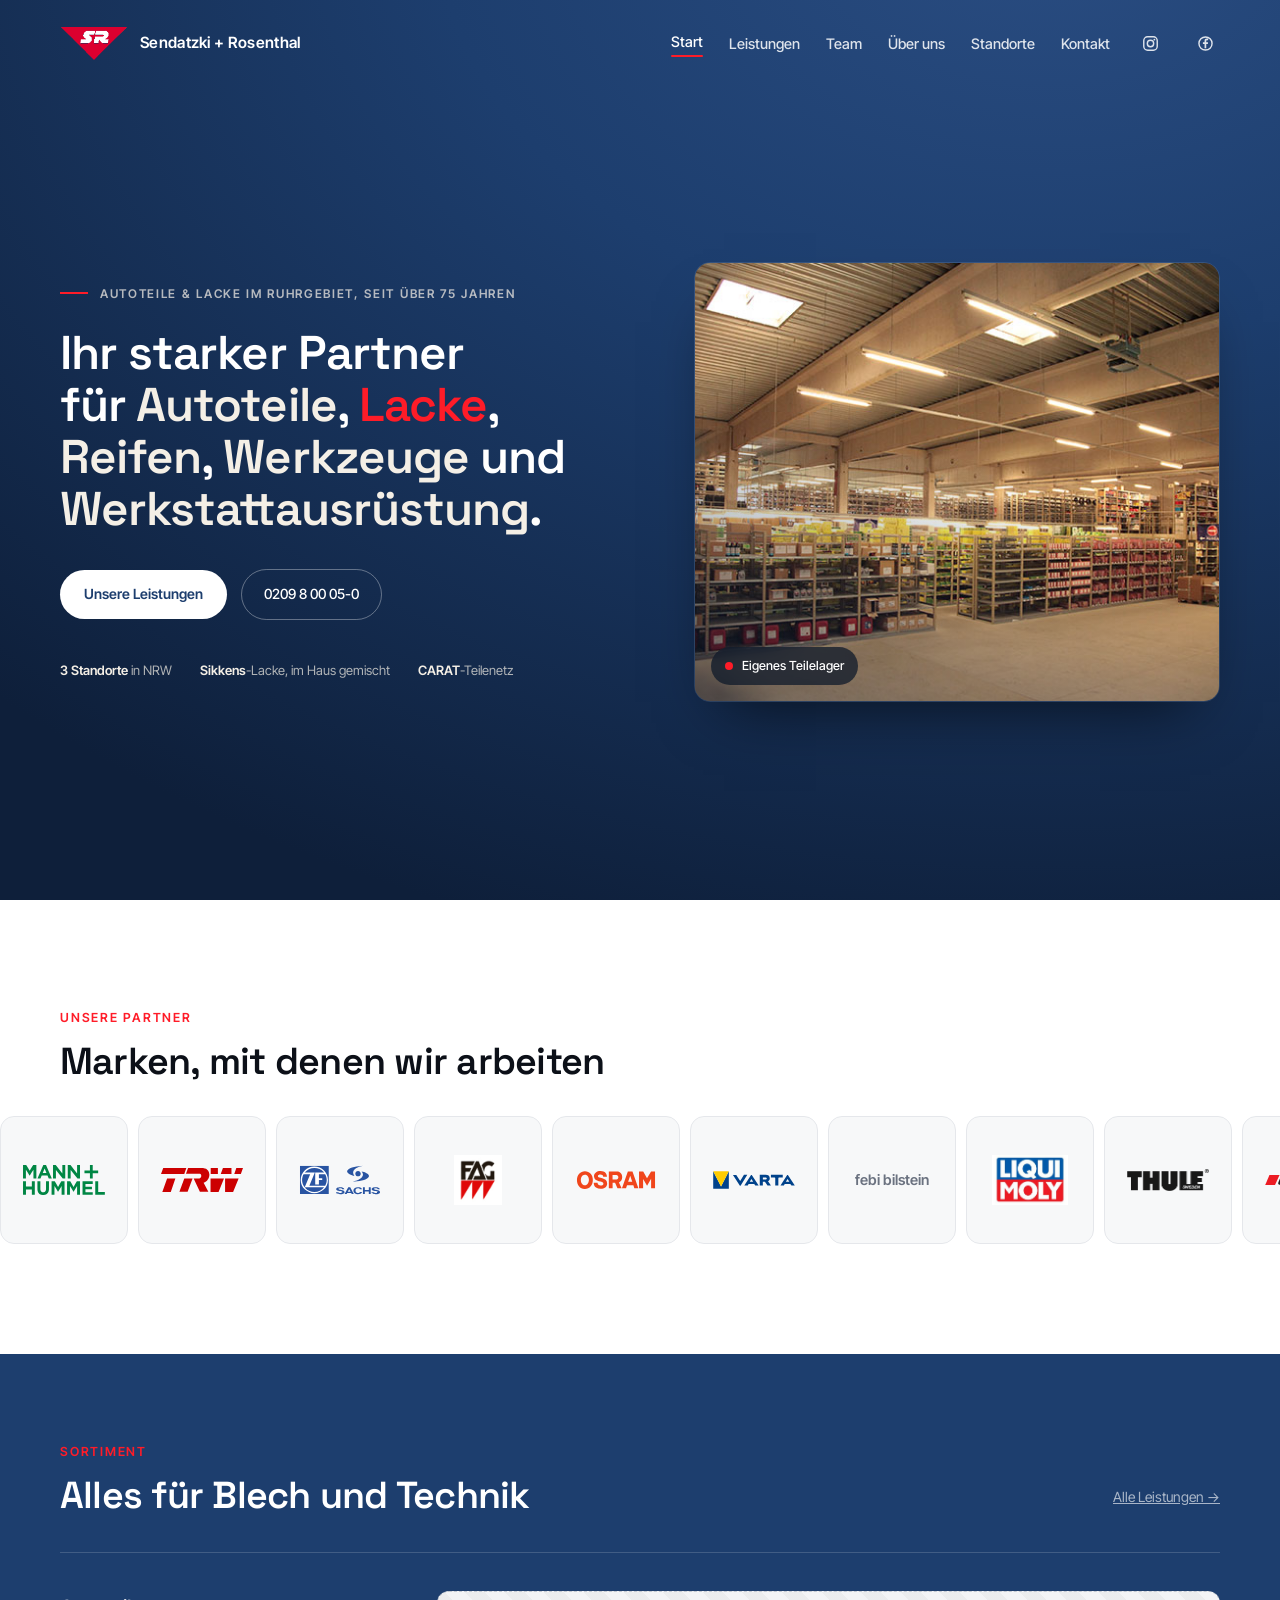
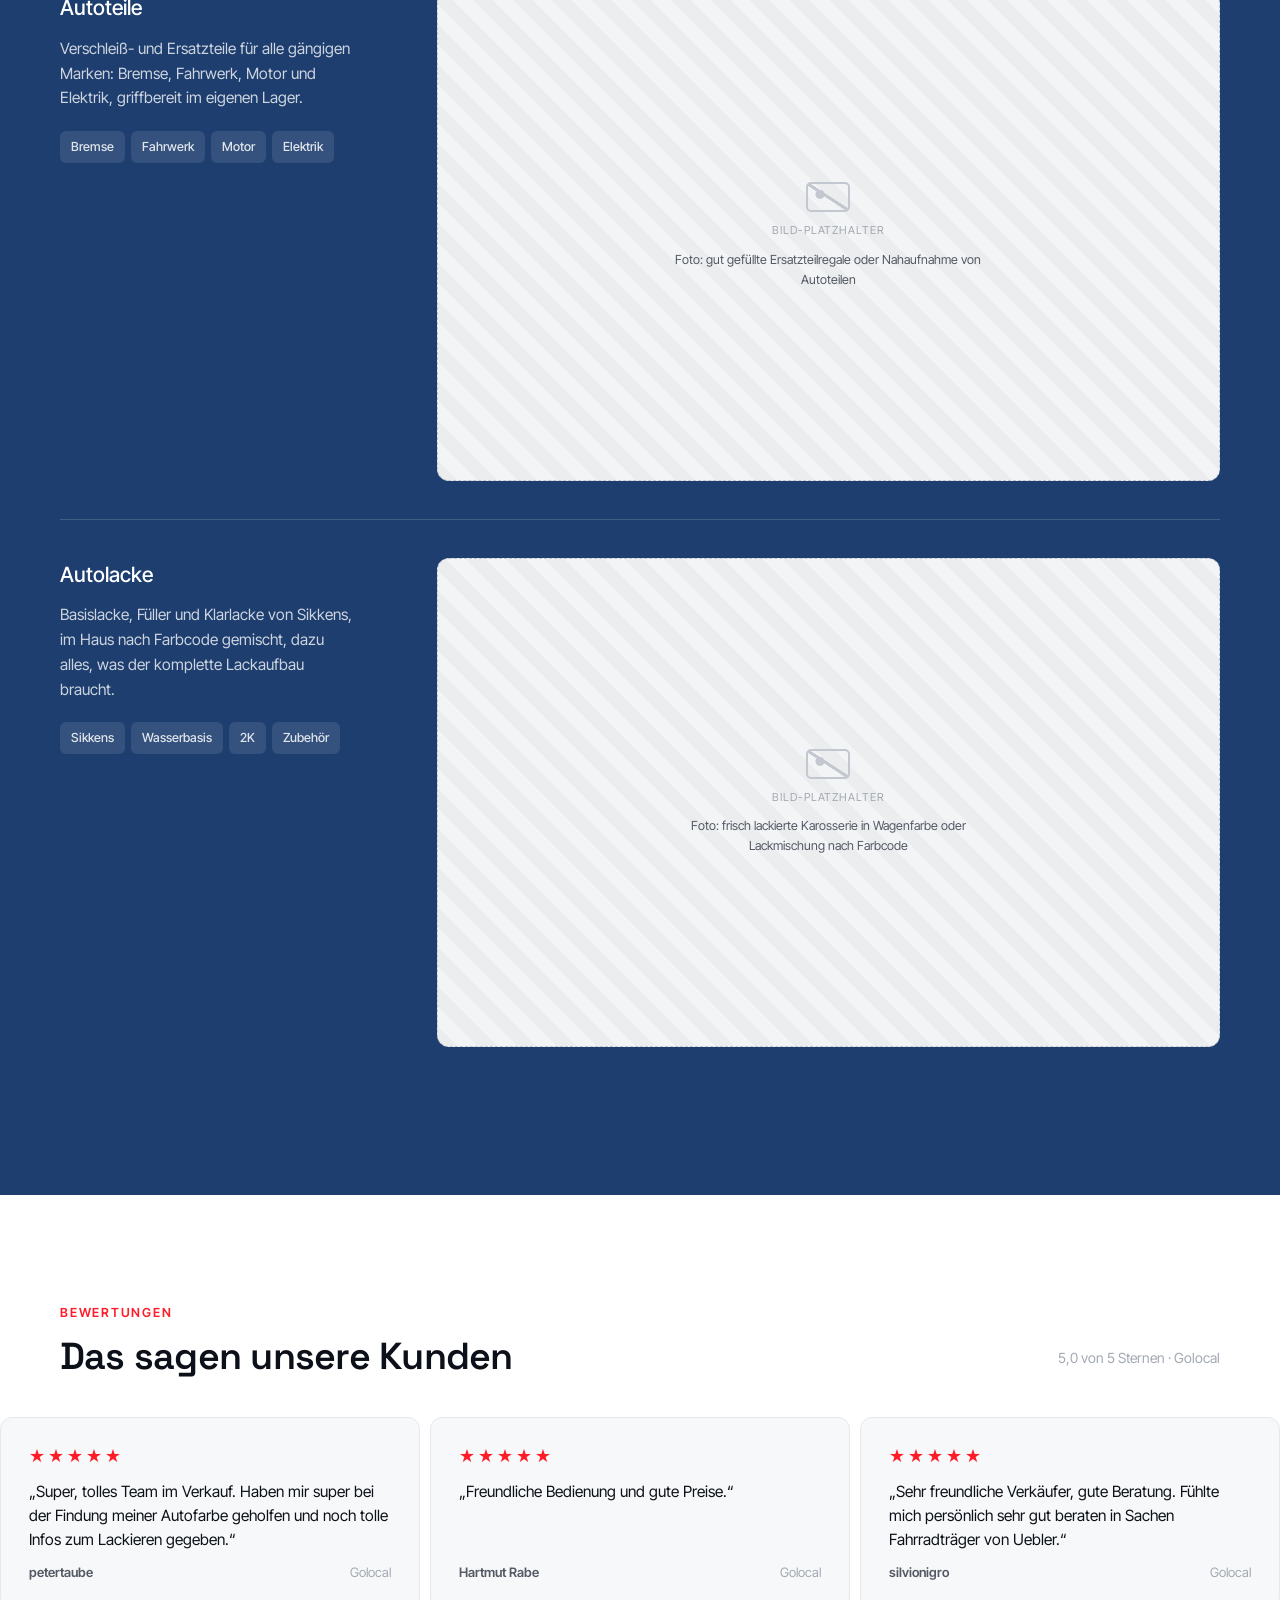
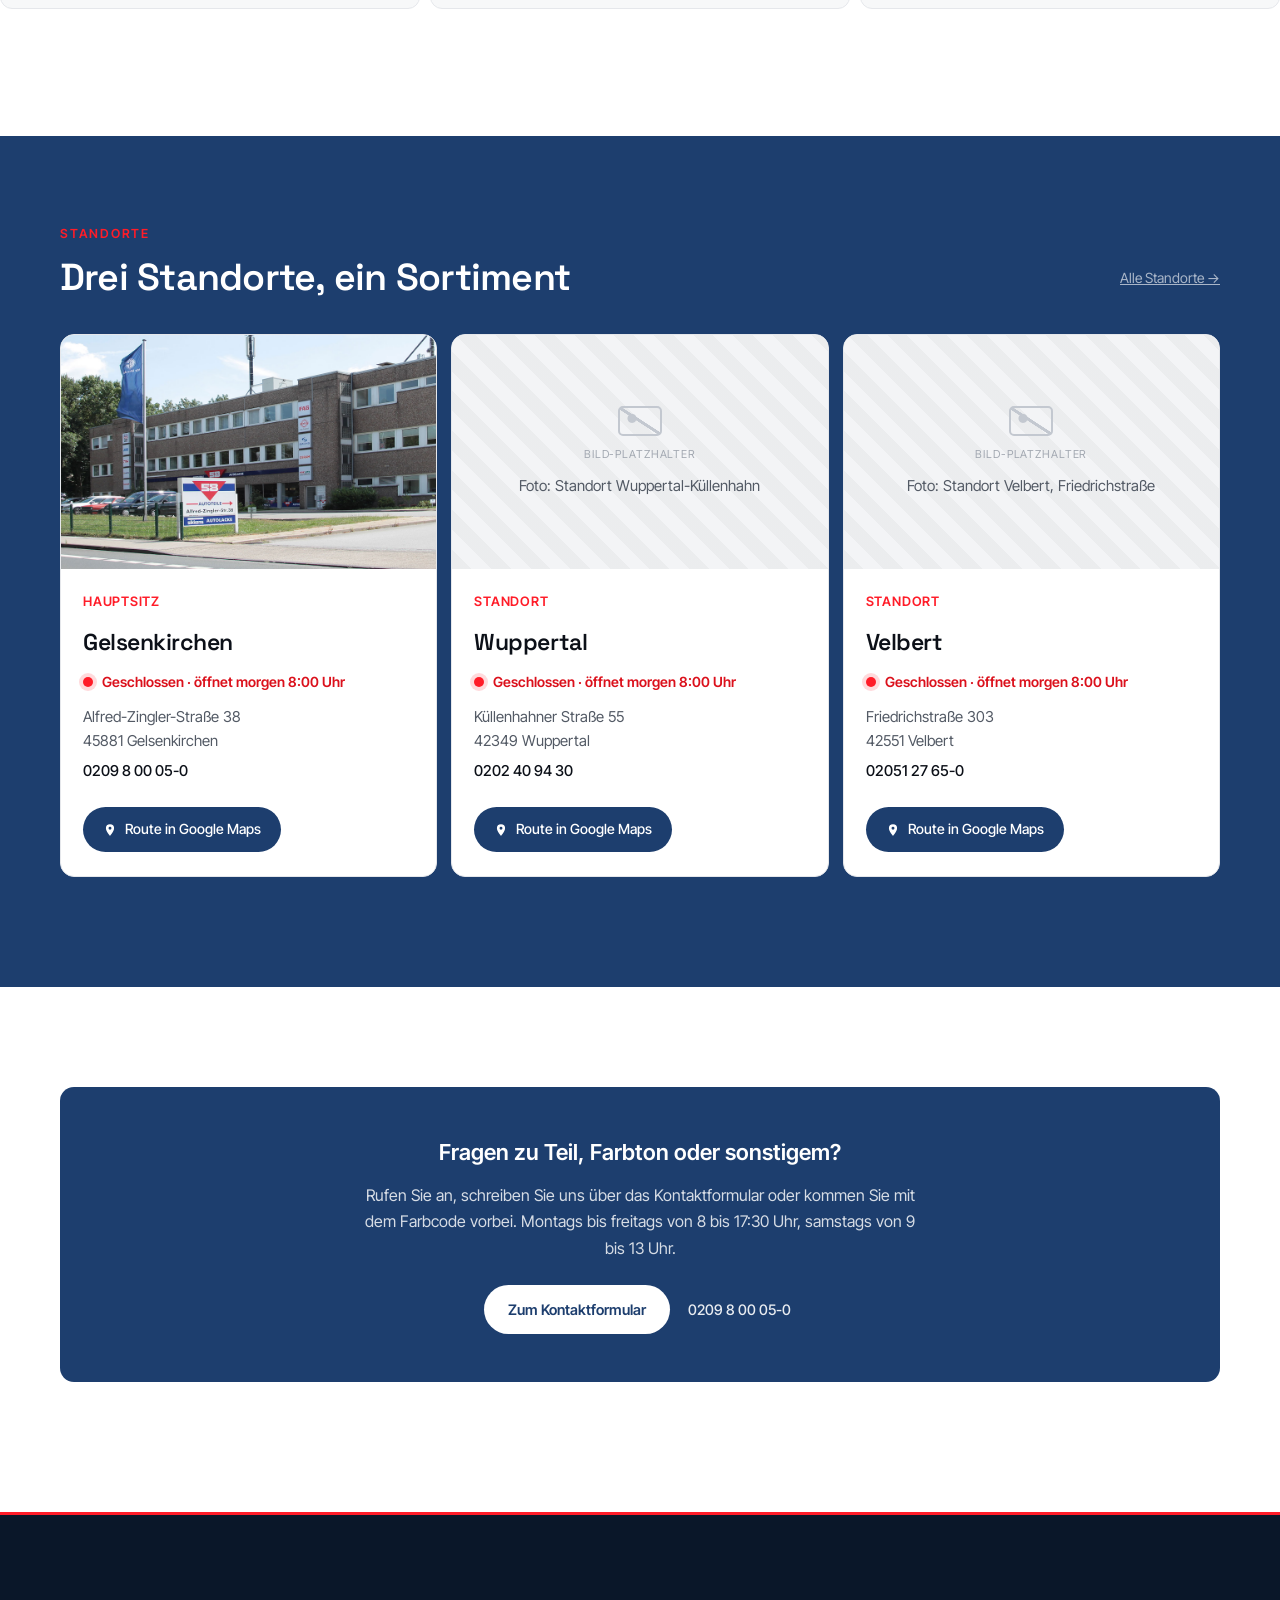
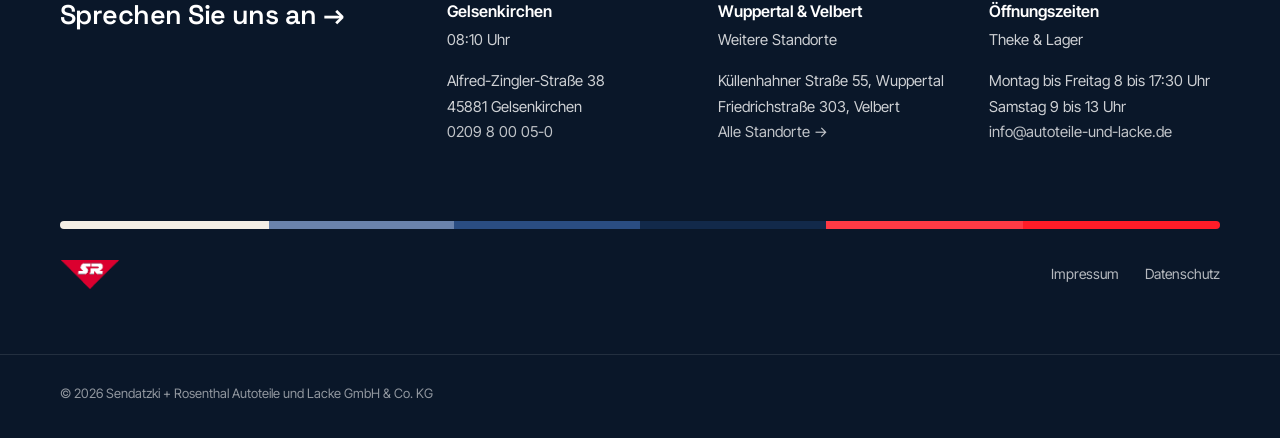
==== commit 37d28fba: "Redesign v2: Sans-Serif (Space Grotesk), dezentere Buttons, Feinschliff - Landingpage-Schrift auf mo" ====
--- a/index.html
+++ b/index.html
@@ -3,11 +3,11 @@
 <head>
   <meta charset="utf-8">
   <meta name="viewport" content="width=device-width, initial-scale=1">
-  <title>Sendatzki + Rosenthal — Autoteile und Lacke, Gelsenkirchen · Wuppertal · Velbert</title>
-  <meta name="description" content="Sendatzki + Rosenthal Autoteile und Lacke GmbH & Co. KG: Ersatzteile, Sikkens-Autolacke und Werkstattbedarf. Seit über 75 Jahren im Ruhrgebiet — Standorte in Gelsenkirchen, Wuppertal und Velbert.">
+  <title>Sendatzki + Rosenthal | Autoteile und Lacke, Gelsenkirchen · Wuppertal · Velbert</title>
+  <meta name="description" content="Sendatzki + Rosenthal Autoteile und Lacke GmbH & Co. KG: Ersatzteile, Sikkens-Autolacke und Werkstattbedarf. Seit über 75 Jahren im Ruhrgebiet, mit Standorten in Gelsenkirchen, Wuppertal und Velbert.">
   <link rel="preconnect" href="https://fonts.googleapis.com">
   <link rel="preconnect" href="https://fonts.gstatic.com" crossorigin>
-  <link href="https://fonts.googleapis.com/css2?family=Newsreader:opsz,wght@6..72,400;6..72,500&family=Inter+Tight:wght@400;500;600&display=swap" rel="stylesheet">
+  <link href="https://fonts.googleapis.com/css2?family=Space+Grotesk:wght@400;500;600;700&family=Inter+Tight:wght@400;500;600&display=swap" rel="stylesheet">
   <link rel="stylesheet" href="style.css">
   <link rel="icon" type="image/png" href="assets/logo_sr.png">
 </head>
@@ -15,7 +15,7 @@
 
 <header class="site-head">
   <div class="wrap head-row">
-    <a class="brand" href="index.html" aria-label="Sendatzki + Rosenthal — zur Startseite">
+    <a class="brand" href="index.html" aria-label="Sendatzki + Rosenthal, zur Startseite">
       <img src="assets/logo_sr.png" alt="S+R Logo" width="46" height="25">
       <span class="brand-name">Sendatzki&nbsp;+&nbsp;Rosenthal</span>
     </a>
@@ -31,7 +31,7 @@
         <svg viewBox="0 0 24 24" fill="none" stroke="currentColor" stroke-width="2" aria-hidden="true"><rect x="2.5" y="2.5" width="19" height="19" rx="5.5"/><circle cx="12" cy="12" r="4.5"/><circle cx="17.5" cy="6.5" r="1.3" fill="currentColor" stroke="none"/></svg>
       </a>
       <a class="nav-icon" href="https://www.facebook.com/Autoteile.und.Lacke/" rel="noopener" target="_blank" aria-label="Facebook">
-        <svg viewBox="0 0 24 24" fill="none" aria-hidden="true"><circle cx="12" cy="12" r="9.25" stroke="currentColor" stroke-width="2"/><path transform="translate(12 12) scale(0.62) translate(-12.25 -13)" d="M13.5 21v-7h2.6l.4-3h-3V9.1c0-.9.3-1.5 1.6-1.5h1.5V4.9c-.3 0-1.2-.1-2.2-.1-2.2 0-3.7 1.3-3.7 3.8V11H8v3h2.7v7h2.8Z" fill="currentColor"/></svg>
+        <svg viewBox="0 0 24 24" fill="none" aria-hidden="true"><circle cx="12" cy="12" r="9.25" stroke="currentColor" stroke-width="2"/><path transform="translate(12 12) scale(0.86) translate(-12.25 -13)" d="M13.5 21v-7h2.6l.4-3h-3V9.1c0-.9.3-1.5 1.6-1.5h1.5V4.9c-.3 0-1.2-.1-2.2-.1-2.2 0-3.7 1.3-3.7 3.8V11H8v3h2.7v7h2.8Z" fill="currentColor"/></svg>
       </a>
     </nav>
     <button class="nav-toggle" id="nav-toggle" aria-expanded="false" aria-controls="main-nav">
@@ -47,7 +47,7 @@
   <section class="hero">
     <div class="hero-grid">
       <div class="hero-copy">
-        <p class="hero-eyebrow">Autoteile &amp; Lacke im Ruhrgebiet — seit über 75 Jahren</p>
+        <p class="hero-eyebrow">Autoteile &amp; Lacke im Ruhrgebiet, seit über 75 Jahren</p>
         <h1 class="hero-title" id="hero-title">Ihr starker Partner für <span class="rot-word">Autoteile</span>, <span class="rot-word">Lacke</span>, <span class="rot-word">Reifen</span>, <span class="rot-word">Werkzeuge</span> und <span class="rot-word">Werkstattausrüstung</span>.</h1>
         <div class="hero-actions">
           <a class="btn-red" href="leistungen.html">Unsere Leistungen</a>
@@ -60,8 +60,8 @@
         </ul>
       </div>
       <figure class="hero-media">
-        <span class="hero-badge">Standort Gelsenkirchen</span>
-        <img src="assets/gebaeude_aussen.png" alt="Firmengebäude von Sendatzki + Rosenthal an der Alfred-Zingler-Straße 38 in Gelsenkirchen" width="1920" height="540">
+        <span class="hero-badge">Eigenes Teilelager</span>
+        <img src="assets/lager.png" alt="Langes Regallager mit Autoteilen bei Sendatzki + Rosenthal" width="670" height="446">
       </figure>
     </div>
   </section>
@@ -72,7 +72,7 @@
       <p class="eyebrow">Unsere Partner</p>
       <h2 class="section-lead">Marken, mit denen wir arbeiten</h2>
     </div>
-    <div class="marquee" aria-label="Markenpartner, obere Reihe">
+    <div class="marquee" aria-label="Markenpartner">
       <div class="marquee-track">
         <ul class="marquee-group" role="list">
           <li class="p-tile"><img src="assets/partners/mann.svg" alt="MANN+HUMMEL" loading="lazy"></li>
@@ -81,22 +81,7 @@
           <li class="p-tile"><img src="assets/partners/fag.png" alt="FAG" loading="lazy"></li>
           <li class="p-tile"><img src="assets/partners/osram.svg" alt="OSRAM" loading="lazy"></li>
           <li class="p-tile"><img src="assets/partners/varta.svg" alt="VARTA" loading="lazy"></li>
-          <li class="p-tile p-tile-text">febi<br>bilstein</li>
-        </ul>
-        <ul class="marquee-group" role="list" aria-hidden="true">
-          <li class="p-tile"><img src="assets/partners/mann.svg" alt="" loading="lazy"></li>
-          <li class="p-tile"><img src="assets/partners/trw.svg" alt="" loading="lazy"></li>
-          <li class="p-tile"><img src="assets/partners/sachs.svg" alt="" loading="lazy"></li>
-          <li class="p-tile"><img src="assets/partners/fag.png" alt="" loading="lazy"></li>
-          <li class="p-tile"><img src="assets/partners/osram.svg" alt="" loading="lazy"></li>
-          <li class="p-tile"><img src="assets/partners/varta.svg" alt="" loading="lazy"></li>
-          <li class="p-tile p-tile-text">febi<br>bilstein</li>
-        </ul>
-      </div>
-    </div>
-    <div class="marquee marquee--reverse" aria-label="Markenpartner, untere Reihe">
-      <div class="marquee-track">
-        <ul class="marquee-group" role="list">
+          <li class="p-tile p-tile-text">febi&nbsp;bilstein</li>
           <li class="p-tile"><img src="assets/partners/liquimoly.jpg" alt="LIQUI MOLY" loading="lazy"></li>
           <li class="p-tile"><img src="assets/partners/thule.png" alt="Thule" loading="lazy"></li>
           <li class="p-tile"><img src="assets/partners/uniroyal.svg" alt="Uniroyal" loading="lazy"></li>
@@ -106,6 +91,13 @@
           <li class="p-tile p-tile-text">CARAT</li>
         </ul>
         <ul class="marquee-group" role="list" aria-hidden="true">
+          <li class="p-tile"><img src="assets/partners/mann.svg" alt="" loading="lazy"></li>
+          <li class="p-tile"><img src="assets/partners/trw.svg" alt="" loading="lazy"></li>
+          <li class="p-tile"><img src="assets/partners/sachs.svg" alt="" loading="lazy"></li>
+          <li class="p-tile"><img src="assets/partners/fag.png" alt="" loading="lazy"></li>
+          <li class="p-tile"><img src="assets/partners/osram.svg" alt="" loading="lazy"></li>
+          <li class="p-tile"><img src="assets/partners/varta.svg" alt="" loading="lazy"></li>
+          <li class="p-tile p-tile-text">febi&nbsp;bilstein</li>
           <li class="p-tile"><img src="assets/partners/liquimoly.jpg" alt="" loading="lazy"></li>
           <li class="p-tile"><img src="assets/partners/thule.png" alt="" loading="lazy"></li>
           <li class="p-tile"><img src="assets/partners/uniroyal.svg" alt="" loading="lazy"></li>
@@ -132,29 +124,28 @@
       <article class="work-row reveal">
         <div class="work-info">
           <h3>Autoteile</h3>
-          <p>Verschleiß- und Ersatzteile für alle gängigen Marken: Bremse, Fahrwerk, Motor und Elektrik — griffbereit im eigenen Lager.</p>
+          <p>Verschleiß- und Ersatzteile für alle gängigen Marken: Bremse, Fahrwerk, Motor und Elektrik, griffbereit im eigenen Lager.</p>
           <ul class="tags" role="list">
             <li>Bremse</li><li>Fahrwerk</li><li>Motor</li><li>Elektrik</li>
           </ul>
         </div>
-        <figure class="work-media">
-          <img src="assets/lager.png" alt="Blick in das Teilelager mit langen Regalreihen" loading="lazy">
-        </figure>
+        <div class="work-media ph">
+          <small>Bild-Platzhalter</small>
+          <p>Foto: gut gefüllte Ersatzteilregale oder Nahaufnahme von Autoteilen</p>
+        </div>
       </article>
 
       <article class="work-row reveal">
         <div class="work-info">
           <h3>Autolacke</h3>
-          <p>Basislacke, Füller und Klarlacke von Sikkens, im Haus nach Farbcode gemischt — dazu alles, was der komplette Lackaufbau braucht.</p>
+          <p>Basislacke, Füller und Klarlacke von Sikkens, im Haus nach Farbcode gemischt, dazu alles, was der komplette Lackaufbau braucht.</p>
           <ul class="tags" role="list">
             <li>Sikkens</li><li>Wasserbasis</li><li>2K</li><li>Zubehör</li>
           </ul>
         </div>
-        <div class="work-media lacquer" role="img" aria-label="Tiefrot lackierte Fläche mit S+R Dreieck">
-          <svg class="lacquer-mark" viewBox="0 0 72 46" aria-hidden="true">
-            <path d="M2 2h68L36 44Z" fill="none" stroke="currentColor" stroke-width="3" stroke-linejoin="round"/>
-          </svg>
-          <p class="lacquer-caption">Frisch gemischt, nach Farbcode</p>
+        <div class="work-media ph">
+          <small>Bild-Platzhalter</small>
+          <p>Foto: frisch lackierte Karosserie in Wagenfarbe oder Lackmischung nach Farbcode</p>
         </div>
       </article>
     </div>
@@ -289,7 +280,7 @@
       <div class="contact-card reveal">
         <div class="contact-copy">
           <h2>Fragen zu Teil, Farbton oder sonstigem?</h2>
-          <p>Rufen Sie an, schreiben Sie uns über das Kontaktformular oder kommen Sie mit dem Farbcode vorbei — montags bis freitags von 8 bis 17:30&nbsp;Uhr, samstags von 9 bis 13&nbsp;Uhr.</p>
+          <p>Rufen Sie an, schreiben Sie uns über das Kontaktformular oder kommen Sie mit dem Farbcode vorbei. Montags bis freitags von 8 bis 17:30&nbsp;Uhr, samstags von 9 bis 13&nbsp;Uhr.</p>
           <div class="contact-actions">
             <a class="btn-solid" href="kontakt.html">Zum Kontaktformular</a>
             <a class="btn-quiet" href="tel:+49209800050">0209 8 00 05-0</a>
@@ -328,8 +319,8 @@
             <h3>Öffnungszeiten</h3>
             <p class="foot-time">Theke &amp; Lager</p>
             <p>
-              Montag – Freitag 8–17:30 Uhr<br>
-              Samstag 9–13 Uhr<br>
+              Montag bis Freitag 8 bis 17:30 Uhr<br>
+              Samstag 9 bis 13 Uhr<br>
               <a href="mailto:info@autoteile-und-lacke.de">info@autoteile-und-lacke.de</a>
             </p>
           </div>
@@ -338,8 +329,8 @@
         <div class="foot-meta">
           <img class="foot-logo" src="assets/logo_sr.png" alt="" width="46" height="25">
           <nav class="foot-links" aria-label="Rechtliches">
-            <a href="#">Impressum</a>
-            <a href="#">Datenschutz</a>
+            <a href="impressum.html">Impressum</a>
+            <a href="datenschutz.html">Datenschutz</a>
           </nav>
         </div>
       </div>
--- a/style.css
+++ b/style.css
@@ -1,5 +1,5 @@
 /* =====================================================
-   Sendatzki + Rosenthal — Autoteile und Lacke
+   Sendatzki + Rosenthal, Autoteile und Lacke
    Marke: Navy #1D3E6E + Signalrot #FF1C28.
    Navy-Hero mit Lagerbild, Rot als einziger Akzent.
    Display: Newsreader · Body/UI: Inter Tight
@@ -25,7 +25,7 @@
 
   --warm-white: #f4efe6;
 
-  --font-display: "Newsreader", "Times New Roman", serif;
+  --font-display: "Space Grotesk", "Inter Tight", "Segoe UI", system-ui, sans-serif;
   --font-body: "Inter Tight", "Segoe UI", system-ui, sans-serif;
 
   --wrap: 1160px;
@@ -115,11 +115,7 @@
 
 .main-nav a:hover { color: #fff; }
 
-.nav-rule {
-  width: 24px;
-  height: 1px;
-  background: rgba(255, 255, 255, 0.35);
-}
+.nav-rule { display: none; }
 
 .nav-toggle {
   display: none;
@@ -185,11 +181,11 @@
 
 .hero-title {
   font-family: var(--font-display);
-  font-weight: 400;
-  font-size: clamp(2.05rem, 3.7vw, 3.5rem);
-  line-height: 1.12;
-  letter-spacing: -0.01em;
-  color: var(--warm-white);
+  font-weight: 600;
+  font-size: clamp(2.05rem, 3.7vw, 3.4rem);
+  line-height: 1.1;
+  letter-spacing: -0.02em;
+  color: #fff;
   text-wrap: balance;
 }
 
@@ -210,17 +206,17 @@
 }
 
 .btn-red {
-  background: var(--red);
-  color: #fff;
+  background: #fff;
+  color: var(--navy);
   text-decoration: none;
   font-size: 14px;
-  font-weight: 500;
+  font-weight: 600;
   padding: 13px 24px;
   border-radius: 999px;
-  transition: background 0.2s ease;
-}
-
-.btn-red:hover { background: var(--red-hover); }
+  transition: background 0.2s ease, transform 0.2s ease;
+}
+
+.btn-red:hover { background: rgba(255, 255, 255, 0.86); }
 
 .btn-ghost {
   color: #fff;
@@ -364,10 +360,10 @@
 .section-head h2,
 .section-lead {
   font-family: var(--font-display);
-  font-size: clamp(1.7rem, 3.2vw, 2.6rem);
-  font-weight: 400;
-  line-height: 1.1;
-  letter-spacing: -0.015em;
+  font-size: clamp(1.6rem, 3vw, 2.35rem);
+  font-weight: 600;
+  line-height: 1.12;
+  letter-spacing: -0.02em;
   max-width: 16em;
 }
 
@@ -519,6 +515,43 @@
   color: var(--red);
 }
 
+/* =============== SERVICE-KARTEN (Leistungen) =============== */
+
+.services { padding-bottom: 110px; }
+
+.service-grid {
+  display: grid;
+  grid-template-columns: repeat(auto-fit, minmax(220px, 1fr));
+  gap: 14px;
+}
+
+.service-card {
+  background: rgba(255, 255, 255, 0.05);
+  border: 1px solid rgba(255, 255, 255, 0.12);
+  border-radius: 14px;
+  padding: 28px 26px 30px;
+}
+
+.service-ic {
+  width: 40px;
+  height: 40px;
+  color: var(--red);
+  margin-bottom: 20px;
+}
+
+.service-card h3 {
+  color: #fff;
+  font-size: 19px;
+  font-weight: 600;
+  margin-bottom: 10px;
+}
+
+.service-card p {
+  color: rgba(255, 255, 255, 0.75);
+  font-size: 15px;
+  line-height: 1.6;
+}
+
 /* =============== KONTAKT-KARTE =============== */
 
 .contact { padding-block: 100px 130px; }
@@ -559,17 +592,17 @@
 }
 
 .btn-solid {
-  background: var(--red);
-  color: #fff;
+  background: #fff;
+  color: var(--navy);
   text-decoration: none;
   font-size: 14.5px;
-  font-weight: 500;
+  font-weight: 600;
   padding: 13px 24px;
   border-radius: 999px;
   transition: background 0.2s ease;
 }
 
-.btn-solid:hover { background: var(--red-hover); }
+.btn-solid:hover { background: rgba(255, 255, 255, 0.86); }
 
 .btn-quiet {
   font-size: 14.5px;
@@ -594,8 +627,9 @@
 .foot-cta {
   display: inline-block;
   font-family: var(--font-display);
-  font-size: 30px;
-  font-weight: 500;
+  font-size: 27px;
+  font-weight: 600;
+  letter-spacing: -0.02em;
   color: #fff;
   text-decoration: none;
   margin-bottom: 60px;
@@ -603,11 +637,28 @@
 
 .foot-cta:hover { color: var(--red); }
 
+/* Footer: CTA links, drei Info-Spalten füllen die restliche Breite */
+.site-foot .wrap {
+  display: grid;
+  grid-template-columns: 1.5fr 1fr 1fr 1fr;
+  column-gap: 40px;
+  align-items: start;
+}
+
+.foot-cta {
+  grid-column: 1;
+  margin-bottom: 0;
+  align-self: start;
+  line-height: 1.15;
+}
+
 .foot-cols {
-  display: grid;
-  grid-template-columns: repeat(3, minmax(180px, 240px));
-  gap: 36px;
-  margin-bottom: 72px;
+  display: contents;
+}
+
+.foot-meta {
+  grid-column: 1 / -1;
+  margin-top: 76px;
 }
 
 .foot-col h3 {
@@ -642,14 +693,33 @@
   align-items: center;
   justify-content: space-between;
   gap: 16px;
+  position: relative;
+  padding-top: 38px;
+}
+
+/* Marken-Farbstreifen: Weiß → Blautöne → Rot */
+.foot-meta::before {
+  content: "";
+  position: absolute;
+  top: 0;
+  left: 0;
+  right: 0;
+  height: 8px;
+  border-radius: 4px;
+  background: linear-gradient(
+    90deg,
+    #f4efe6 0% 18%,
+    #6a83ac 18% 34%,
+    #2a4d82 34% 50%,
+    #12294a 50% 66%,
+    #ff3a45 66% 83%,
+    #ff1c28 83% 100%
+  );
 }
 
 .foot-logo {
-  width: 62px;
+  width: 60px;
   height: auto;
-  background: #fff;
-  padding: 7px 9px;
-  border-radius: 8px;
 }
 
 .foot-links {
@@ -710,10 +780,10 @@
 
 .page-title {
   font-family: var(--font-display);
-  font-weight: 400;
-  font-size: clamp(2rem, 4vw, 3.2rem);
-  line-height: 1.12;
-  letter-spacing: -0.01em;
+  font-weight: 600;
+  font-size: clamp(2rem, 4vw, 3.1rem);
+  line-height: 1.1;
+  letter-spacing: -0.02em;
   max-width: 16em;
   text-wrap: balance;
 }
@@ -728,9 +798,88 @@
 
 .page-body { padding-block: 72px 110px; }
 
+.page-body--tight { padding-bottom: 52px; }
+
+/* =============== RECHTSSEITEN (Impressum / Datenschutz) =============== */
+
+.legal {
+  max-width: 72ch;
+  font-size: 16px;
+  color: var(--ink);
+  line-height: 1.65;
+}
+
+.legal h2 {
+  font-family: var(--font-display);
+  font-weight: 600;
+  font-size: 22px;
+  letter-spacing: -0.02em;
+  margin: 44px 0 14px;
+}
+
+.legal h2:first-child { margin-top: 0; }
+
+.legal h3 {
+  font-size: 16.5px;
+  font-weight: 600;
+  margin: 26px 0 8px;
+}
+
+.legal p { margin-bottom: 14px; }
+
+.legal ul {
+  margin: 0 0 16px;
+  padding-left: 1.2em;
+}
+
+.legal li { margin-bottom: 6px; }
+
+.legal a {
+  color: var(--red);
+  text-decoration: underline;
+  text-underline-offset: 2px;
+}
+
+.legal address {
+  font-style: normal;
+  margin-bottom: 14px;
+}
+
+/* Deutlich sichtbarer Platzhalter für noch einzutragende Angaben */
+.ph-mark {
+  background: #ffe2c2;
+  color: #7a0f16;
+  padding: 1px 7px;
+  border-radius: 4px;
+  font-weight: 600;
+  white-space: normal;
+}
+
+/* Hinweis-Kasten mit Ausfüll-Erklärung */
+.legal-note {
+  border-left: 3px solid var(--red);
+  background: var(--gray-50);
+  padding: 15px 18px;
+  border-radius: 0 8px 8px 0;
+  margin: 8px 0 30px;
+  font-size: 14.5px;
+  color: var(--muted);
+}
+
+.legal-note strong { color: var(--ink); }
+
+.legal .hint {
+  display: block;
+  font-size: 13.5px;
+  color: var(--faint);
+  margin: -8px 0 16px;
+}
+
 /* =============== PARTNER-MARQUEE =============== */
 
-.partner-marquee { padding-bottom: 96px; }
+.partner-marquee { padding-block: 108px 100px; }
+
+.partner-marquee .marquee-track { animation-duration: 58s; }
 
 .marquee {
   overflow: hidden;
@@ -741,6 +890,7 @@
   display: flex;
   width: max-content;
   animation: marquee-scroll 38s linear infinite;
+  will-change: transform;
 }
 
 .marquee--reverse .marquee-track { animation-direction: reverse; }
@@ -789,7 +939,9 @@
 
 /* =============== BEWERTUNGEN =============== */
 
-.reviews { padding-bottom: 110px; }
+.reviews { padding-block: 108px 116px; }
+
+.reviews .section-head { padding-bottom: 40px; }
 
 .review-card {
   width: min(420px, 82vw);
@@ -797,7 +949,7 @@
   background: var(--gray-50);
   border: 1px solid var(--line);
   border-radius: 12px;
-  padding: 22px 24px;
+  padding: 26px 28px;
   display: flex;
   flex-direction: column;
   gap: 10px;
@@ -879,6 +1031,7 @@
 
 .loc-card {
   background: var(--paper);
+  color: var(--ink);
   border: 1px solid var(--line);
   border-radius: 14px;
   overflow: hidden;
@@ -913,8 +1066,10 @@
 
 .loc-card h3 {
   font-family: var(--font-display);
-  font-weight: 500;
-  font-size: 25px;
+  font-weight: 600;
+  font-size: 23px;
+  letter-spacing: -0.02em;
+  color: var(--ink);
   margin-bottom: 2px;
 }
 
@@ -989,7 +1144,7 @@
   gap: 8px;
   margin-top: 18px;
   align-self: flex-start;
-  background: var(--red);
+  background: var(--navy);
   color: #fff;
   text-decoration: none;
   font-size: 14px;
@@ -999,7 +1154,7 @@
   transition: background 0.2s ease;
 }
 
-.btn-maps:hover { background: var(--red-hover); }
+.btn-maps:hover { background: var(--navy-mid); }
 
 .btn-maps svg { width: 14px; height: 14px; }
 
@@ -1070,8 +1225,10 @@
 
 .prose .lead {
   font-family: var(--font-display);
-  font-size: 24px;
-  line-height: 1.45;
+  font-weight: 500;
+  font-size: 22px;
+  line-height: 1.4;
+  letter-spacing: -0.01em;
 }
 
 .fact-list {
@@ -1181,16 +1338,17 @@
 }
 
 .btn-submit {
-  background: var(--red);
+  background: var(--navy);
   color: #fff;
   border: none;
-  font: 500 13.5px var(--font-body);
-  padding: 12px 26px;
+  font: 600 13.5px var(--font-body);
+  padding: 13px 28px;
   border-radius: 999px;
   cursor: pointer;
-}
-
-.btn-submit:hover { background: var(--red-hover); }
+  transition: background 0.2s ease;
+}
+
+.btn-submit:hover { background: var(--navy-mid); }
 
 .form-note { font-size: 12px; color: var(--faint); max-width: 34em; }
 
@@ -1248,7 +1406,15 @@
   /* .wrap-Breite im Scroller aufheben, damit die Karten frei laufen */
   .process-scroller .process-track { margin-inline: 0; }
 
-  .foot-cols { grid-template-columns: 1fr 1fr; }
+  /* Footer wieder gestapelt statt Vier-Spalten-Grid */
+  .site-foot .wrap { display: block; }
+  .foot-cta { margin-bottom: 44px; max-width: none; }
+  .foot-cols {
+    display: grid;
+    grid-template-columns: 1fr 1fr;
+    gap: 28px 40px;
+  }
+  .foot-meta { margin-top: 60px; }
 }
 
 @media (max-width: 640px) {
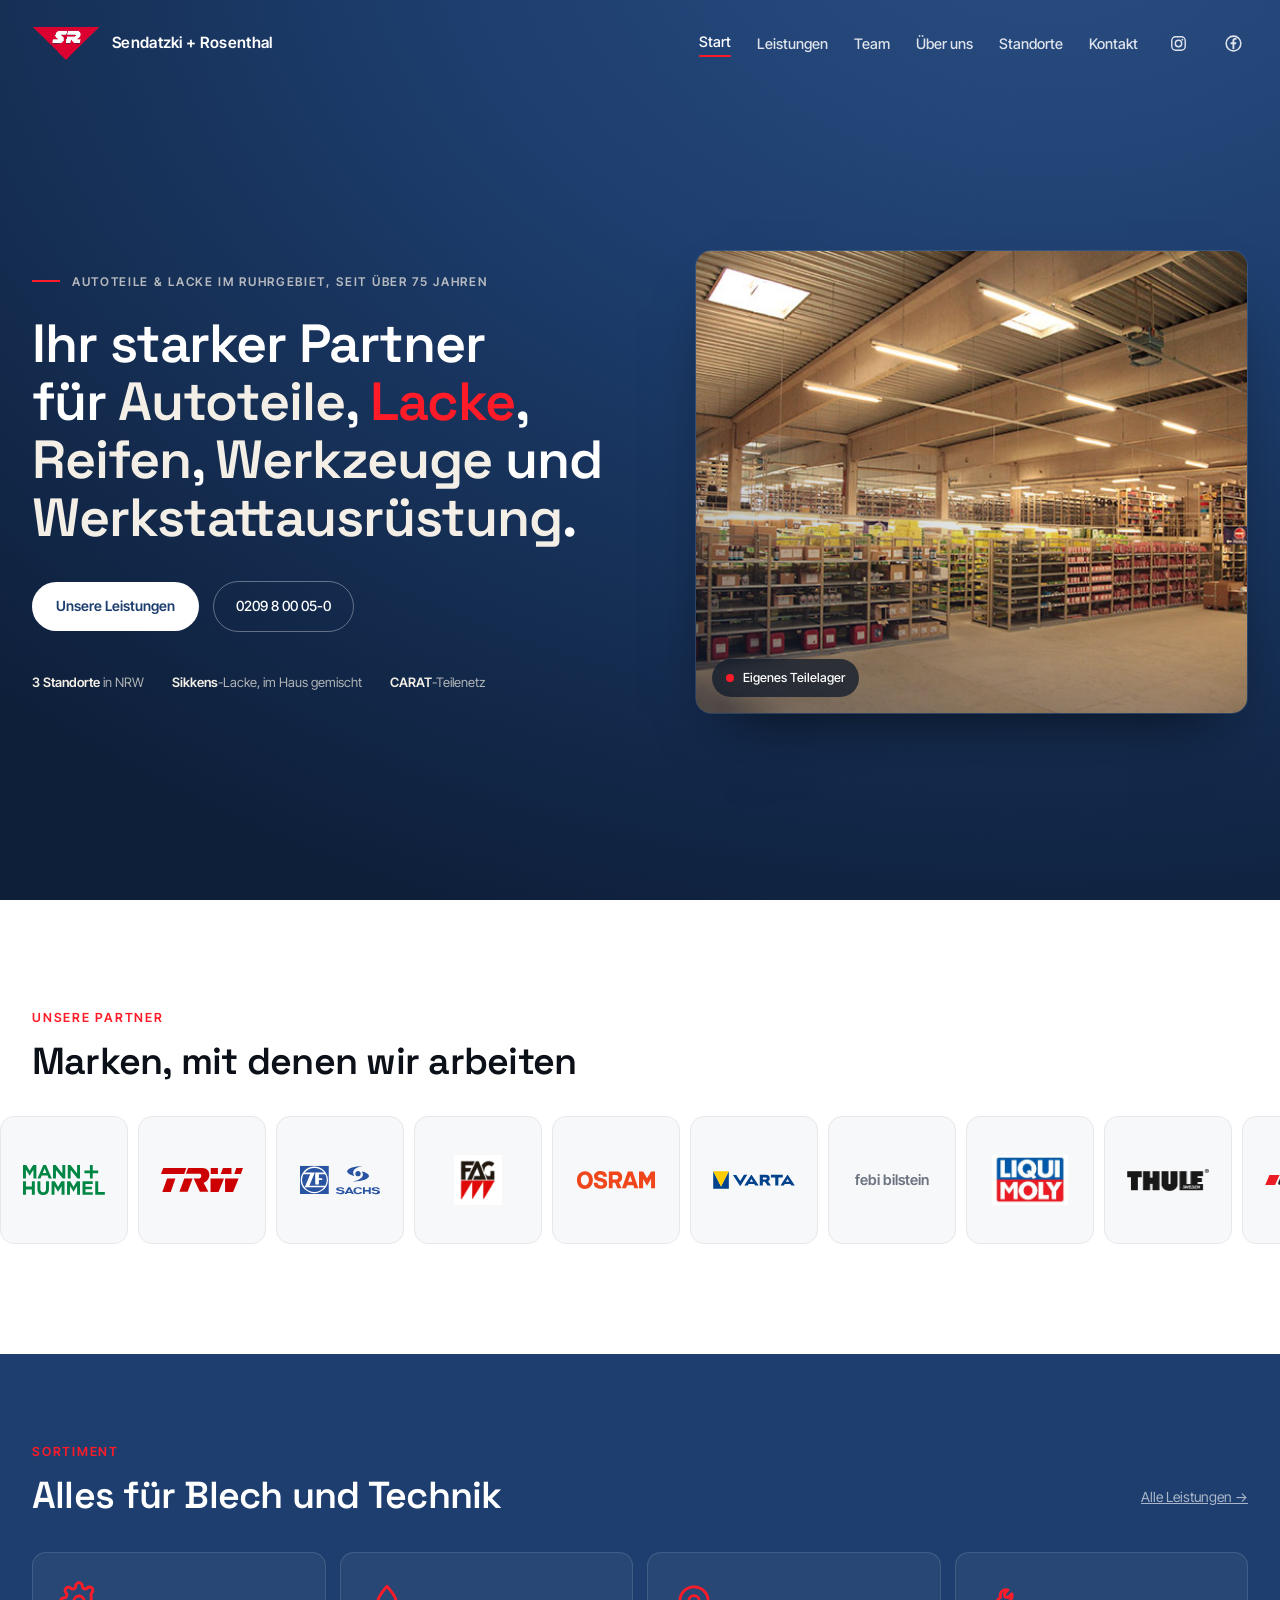
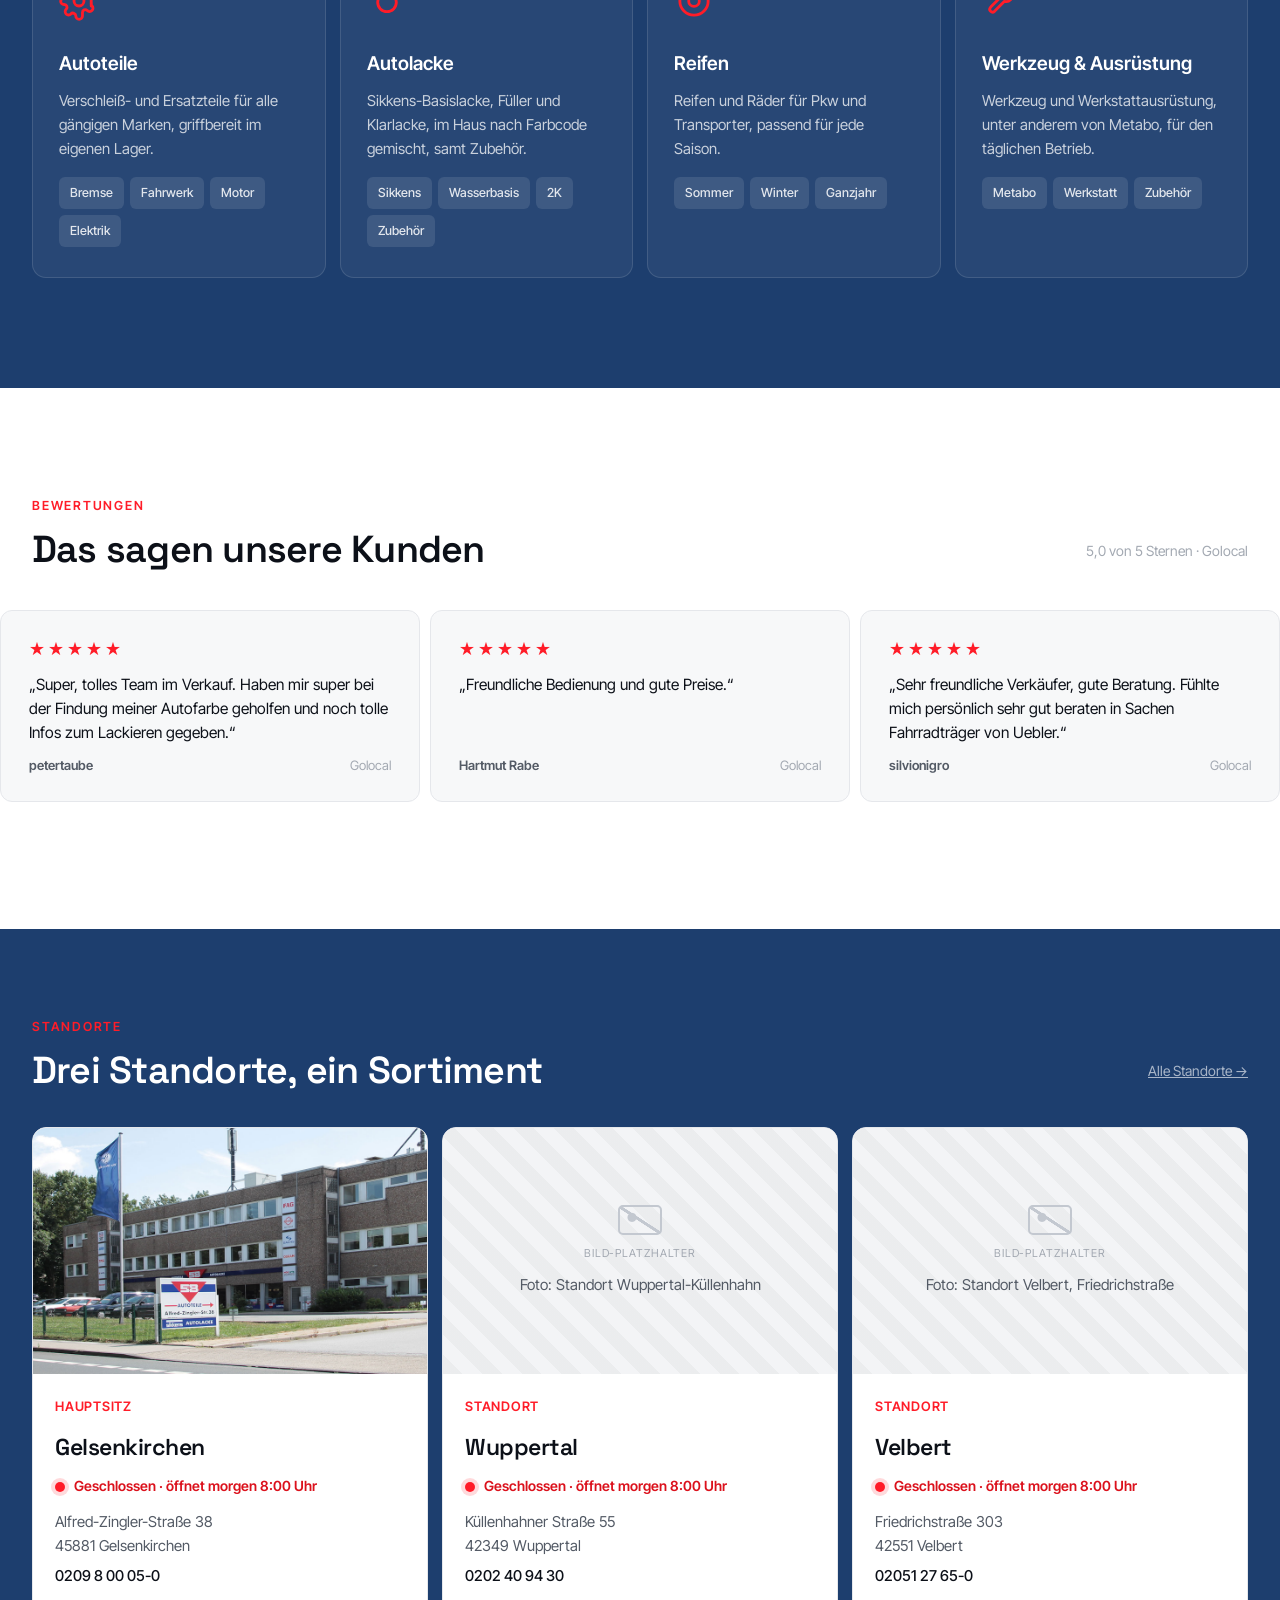
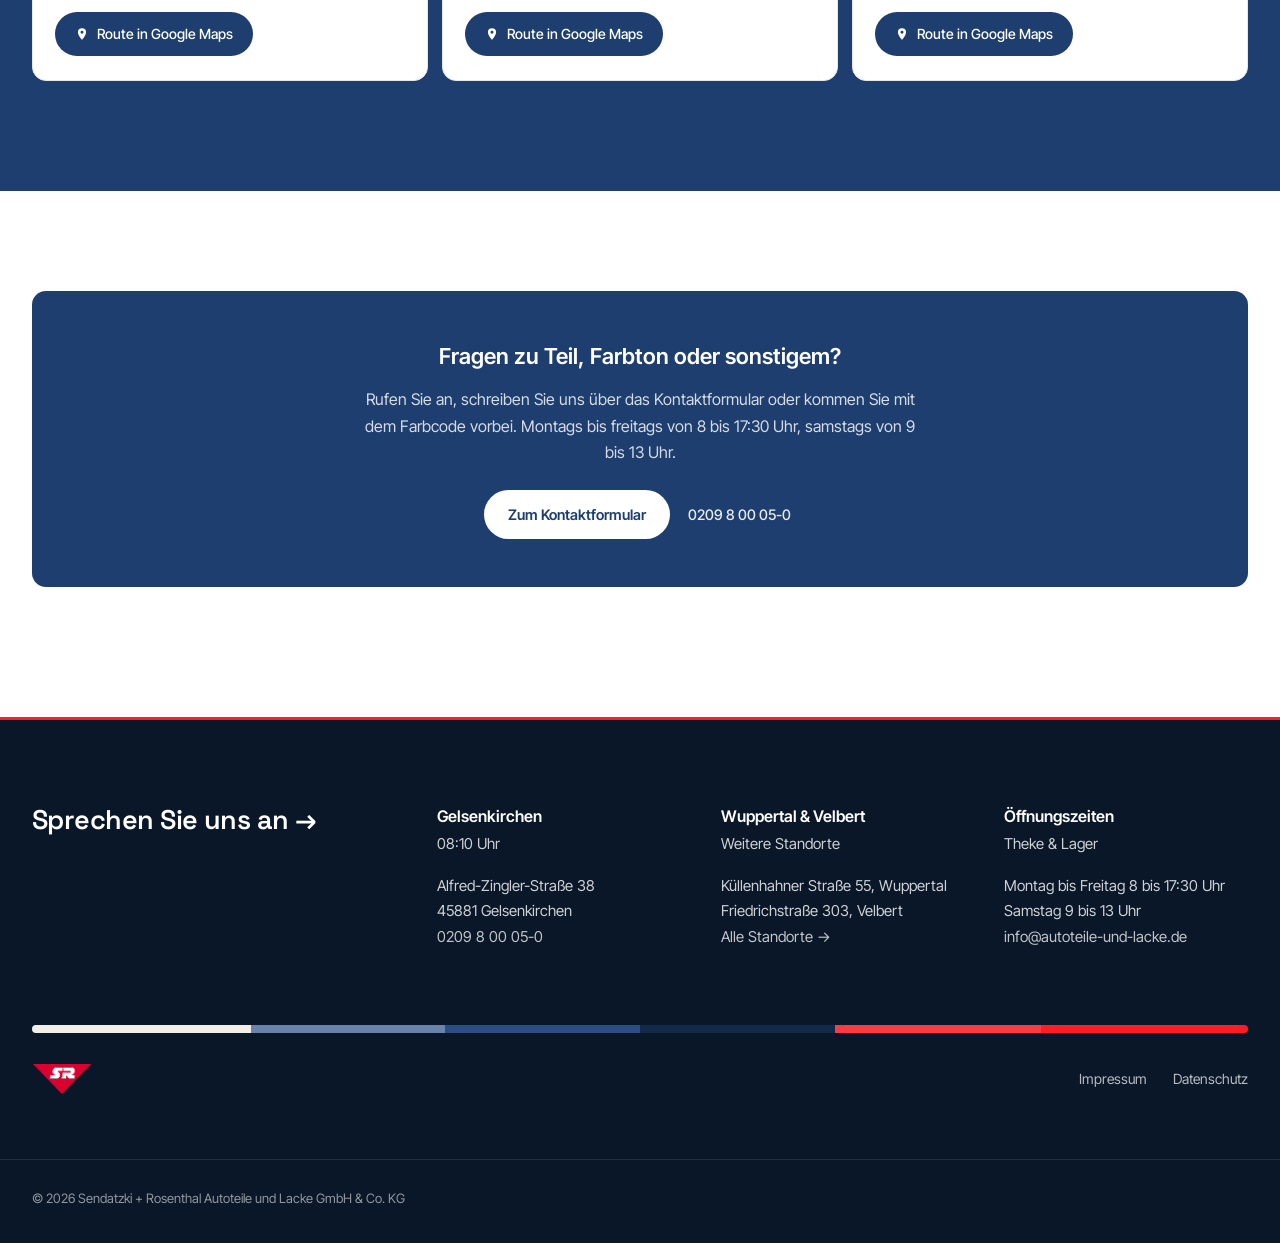
==== commit 8dd1b212: "Sortiment kompakter: vier Icon-Karten statt grossem Foto" ====
--- a/index.html
+++ b/index.html
@@ -111,7 +111,7 @@
   </section>
 
   <!-- ============ SORTIMENT-TEASER ============ -->
-  <section class="work band-navy" id="sortiment">
+  <section class="services band-navy" id="sortiment">
     <div class="wrap">
       <div class="section-head">
         <div class="section-head-text">
@@ -120,34 +120,40 @@
         </div>
         <a class="section-side" href="leistungen.html">Alle Leistungen&nbsp;→</a>
       </div>
-
-      <article class="work-row reveal">
-        <div class="work-info">
+      <div class="service-grid reveal">
+        <article class="service-card">
+          <svg class="service-ic" viewBox="0 0 24 24" fill="none" stroke="currentColor" stroke-width="1.7" stroke-linecap="round" stroke-linejoin="round" aria-hidden="true"><circle cx="12" cy="12" r="3"/><path d="M19.4 13a1.65 1.65 0 0 0 .33 1.82l.06.06a2 2 0 1 1-2.83 2.83l-.06-.06a1.65 1.65 0 0 0-1.82-.33 1.65 1.65 0 0 0-1 1.51V21a2 2 0 0 1-4 0v-.09A1.65 1.65 0 0 0 9 19.4a1.65 1.65 0 0 0-1.82.33l-.06.06a2 2 0 1 1-2.83-2.83l.06-.06a1.65 1.65 0 0 0 .33-1.82 1.65 1.65 0 0 0-1.51-1H3a2 2 0 0 1 0-4h.09A1.65 1.65 0 0 0 4.6 9a1.65 1.65 0 0 0-.33-1.82l-.06-.06a2 2 0 1 1 2.83-2.83l.06.06a1.65 1.65 0 0 0 1.82.33H9a1.65 1.65 0 0 0 1-1.51V3a2 2 0 0 1 4 0v.09a1.65 1.65 0 0 0 1 1.51 1.65 1.65 0 0 0 1.82-.33l.06-.06a2 2 0 1 1 2.83 2.83l-.06.06a1.65 1.65 0 0 0-.33 1.82V15z"/></svg>
           <h3>Autoteile</h3>
-          <p>Verschleiß- und Ersatzteile für alle gängigen Marken: Bremse, Fahrwerk, Motor und Elektrik, griffbereit im eigenen Lager.</p>
+          <p>Verschleiß- und Ersatzteile für alle gängigen Marken, griffbereit im eigenen Lager.</p>
           <ul class="tags" role="list">
             <li>Bremse</li><li>Fahrwerk</li><li>Motor</li><li>Elektrik</li>
           </ul>
-        </div>
-        <div class="work-media ph">
-          <small>Bild-Platzhalter</small>
-          <p>Foto: gut gefüllte Ersatzteilregale oder Nahaufnahme von Autoteilen</p>
-        </div>
-      </article>
-
-      <article class="work-row reveal">
-        <div class="work-info">
+        </article>
+        <article class="service-card">
+          <svg class="service-ic" viewBox="0 0 24 24" fill="none" stroke="currentColor" stroke-width="1.7" stroke-linecap="round" stroke-linejoin="round" aria-hidden="true"><path d="M12 3.2c3 3.6 5.6 6.5 5.6 9.6a5.6 5.6 0 0 1-11.2 0c0-3.1 2.6-6 5.6-9.6z"/></svg>
           <h3>Autolacke</h3>
-          <p>Basislacke, Füller und Klarlacke von Sikkens, im Haus nach Farbcode gemischt, dazu alles, was der komplette Lackaufbau braucht.</p>
+          <p>Sikkens-Basislacke, Füller und Klarlacke, im Haus nach Farbcode gemischt, samt Zubehör.</p>
           <ul class="tags" role="list">
             <li>Sikkens</li><li>Wasserbasis</li><li>2K</li><li>Zubehör</li>
           </ul>
-        </div>
-        <div class="work-media ph">
-          <small>Bild-Platzhalter</small>
-          <p>Foto: frisch lackierte Karosserie in Wagenfarbe oder Lackmischung nach Farbcode</p>
-        </div>
-      </article>
+        </article>
+        <article class="service-card">
+          <svg class="service-ic" viewBox="0 0 24 24" fill="none" stroke="currentColor" stroke-width="1.7" aria-hidden="true"><circle cx="12" cy="12" r="8.5"/><circle cx="12" cy="12" r="3.2"/></svg>
+          <h3>Reifen</h3>
+          <p>Reifen und Räder für Pkw und Transporter, passend für jede Saison.</p>
+          <ul class="tags" role="list">
+            <li>Sommer</li><li>Winter</li><li>Ganzjahr</li>
+          </ul>
+        </article>
+        <article class="service-card">
+          <svg class="service-ic" viewBox="0 0 24 24" fill="none" stroke="currentColor" stroke-width="1.7" stroke-linecap="round" stroke-linejoin="round" aria-hidden="true"><path d="M15.6 5.4a3.5 3.5 0 0 0-4.5 4.4l-6 6a1.7 1.7 0 0 0 2.4 2.4l6-6a3.5 3.5 0 0 0 4.4-4.5l-2.2 2.2-1.9-.4-.4-1.9 2.2-2.2z"/></svg>
+          <h3>Werkzeug &amp; Ausrüstung</h3>
+          <p>Werkzeug und Werkstattausrüstung, unter anderem von Metabo, für den täglichen Betrieb.</p>
+          <ul class="tags" role="list">
+            <li>Metabo</li><li>Werkstatt</li><li>Zubehör</li>
+          </ul>
+        </article>
+      </div>
     </div>
   </section>
 
--- a/style.css
+++ b/style.css
@@ -28,8 +28,8 @@
   --font-display: "Space Grotesk", "Inter Tight", "Segoe UI", system-ui, sans-serif;
   --font-body: "Inter Tight", "Segoe UI", system-ui, sans-serif;
 
-  --wrap: 1160px;
-  --pad: 24px;
+  --wrap: 1340px;
+  --pad: 32px;
   --radius: 12px;
 }
 
@@ -182,8 +182,8 @@
 .hero-title {
   font-family: var(--font-display);
   font-weight: 600;
-  font-size: clamp(2.05rem, 3.7vw, 3.4rem);
-  line-height: 1.1;
+  font-size: clamp(2.05rem, 4.2vw, 4.1rem);
+  line-height: 1.08;
   letter-spacing: -0.02em;
   color: #fff;
   text-wrap: balance;
@@ -471,7 +471,7 @@
 
 /* =============== ABLAUF =============== */
 
-.process { padding-bottom: 110px; }
+.process { padding-block: 92px 110px; }
 
 .process-scroller {
   overflow-x: auto;
@@ -551,6 +551,8 @@
   font-size: 15px;
   line-height: 1.6;
 }
+
+.service-card .tags { margin-top: 16px; }
 
 /* =============== KONTAKT-KARTE =============== */
 
@@ -766,6 +768,9 @@
 
 .nav-icon svg { width: 17px; height: 17px; }
 
+/* Facebook-Kreis wirkt kleiner als das Instagram-Quadrat, daher leicht hochskaliert */
+.nav-icon[aria-label="Facebook"] svg { transform: scale(1.12); }
+
 /* =============== UNTERSEITEN-KOPF =============== */
 
 .page-head {
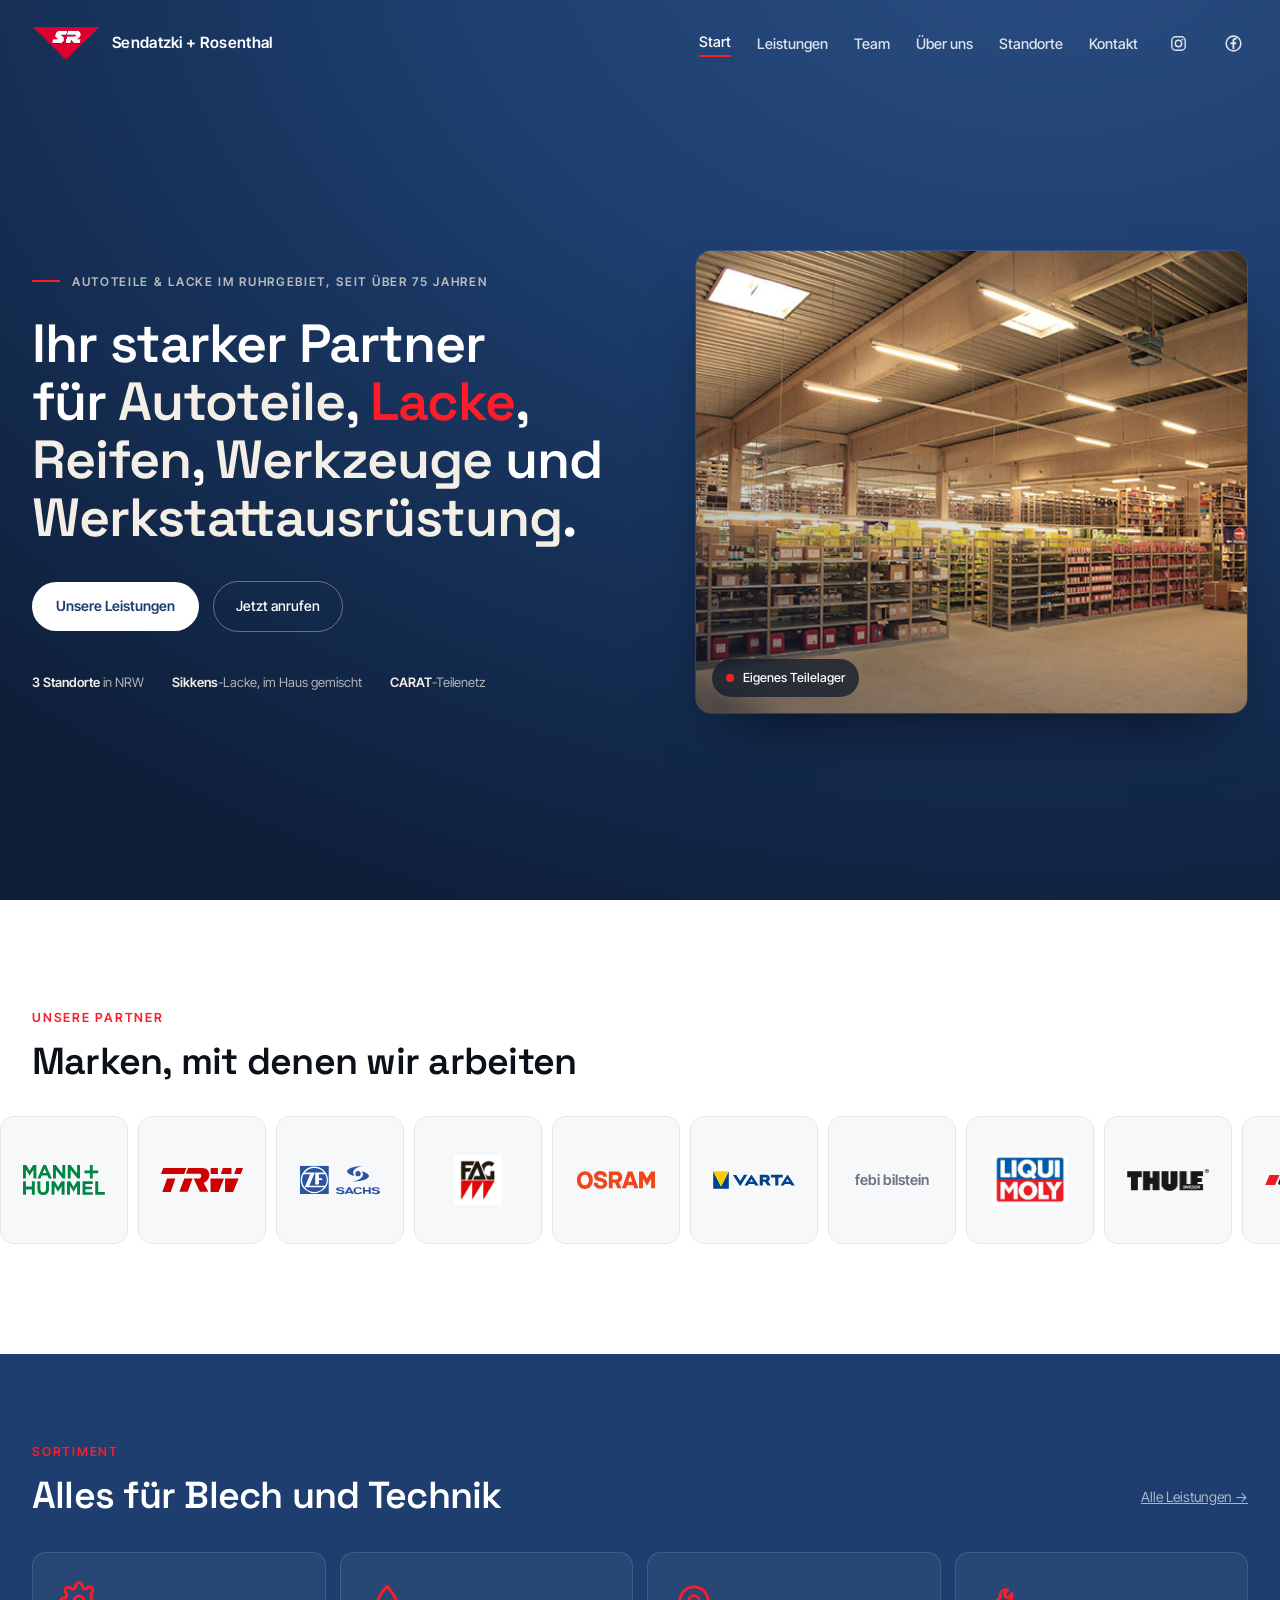
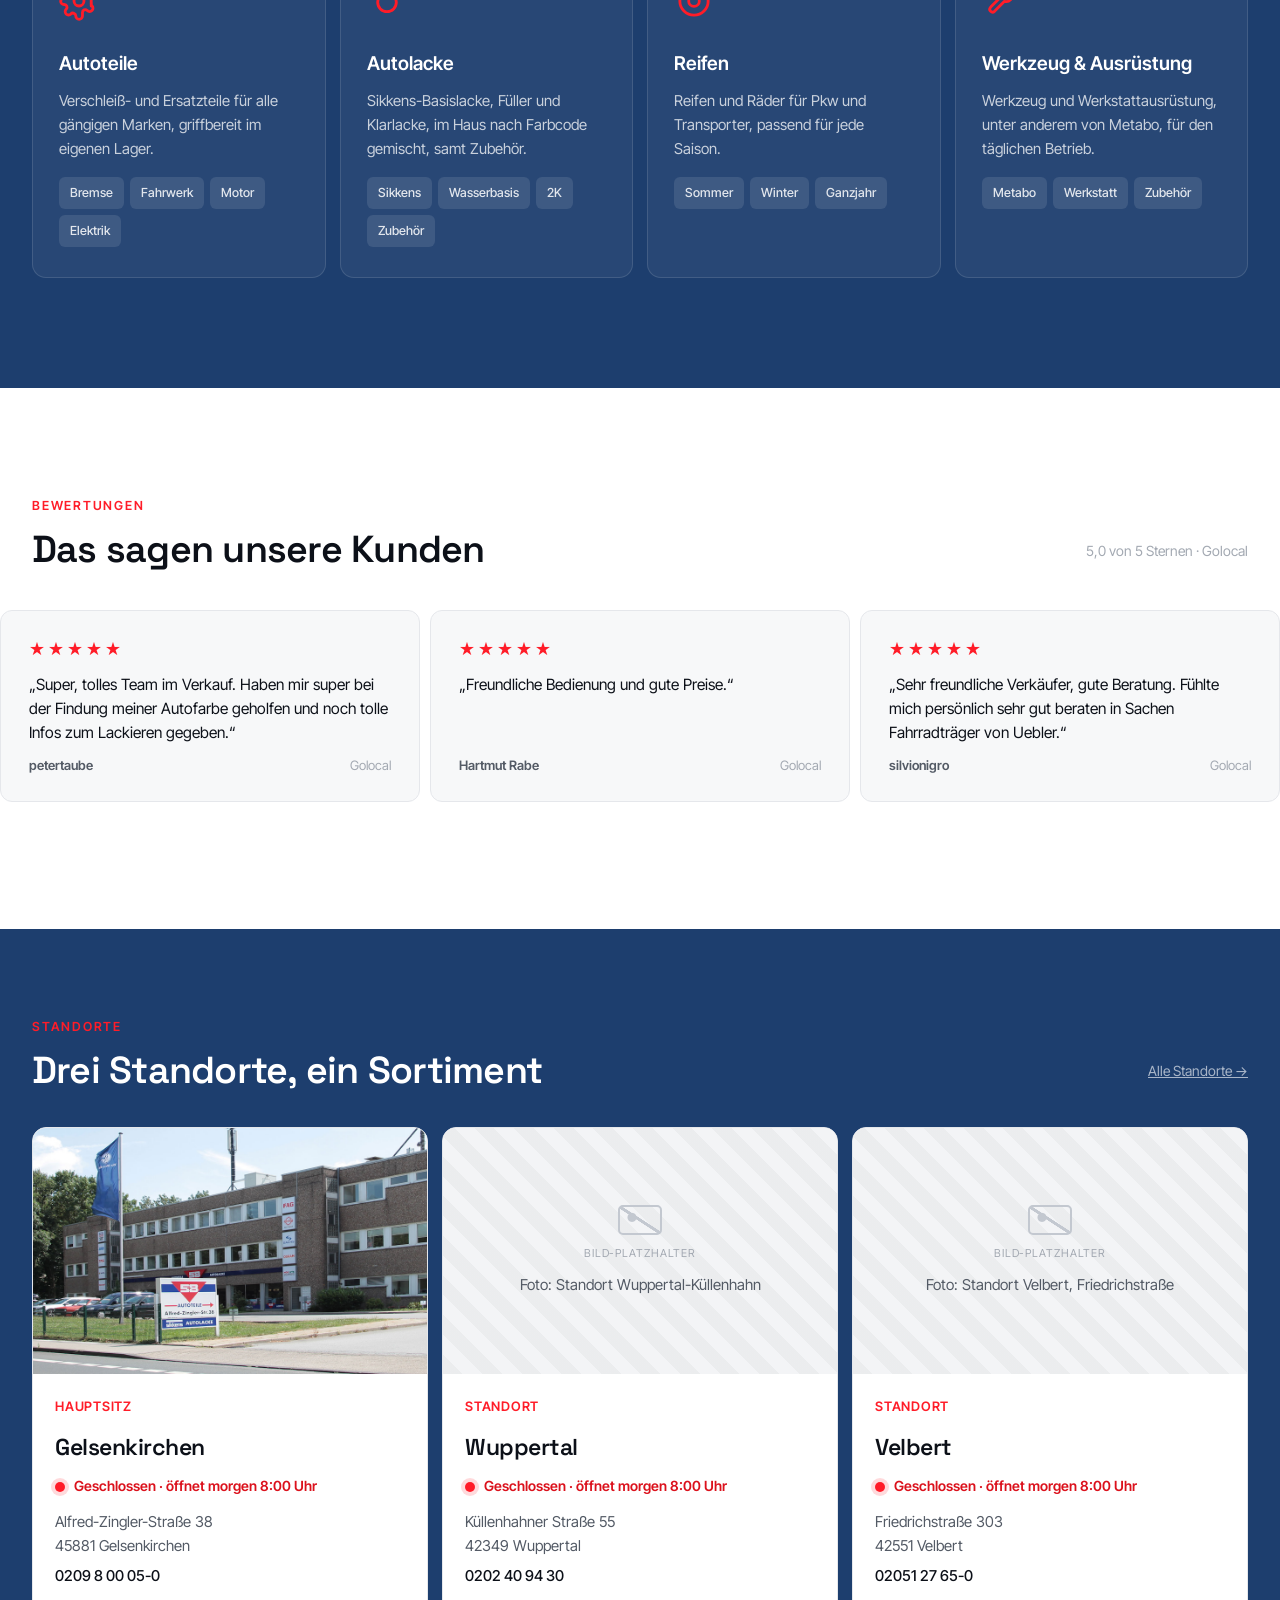
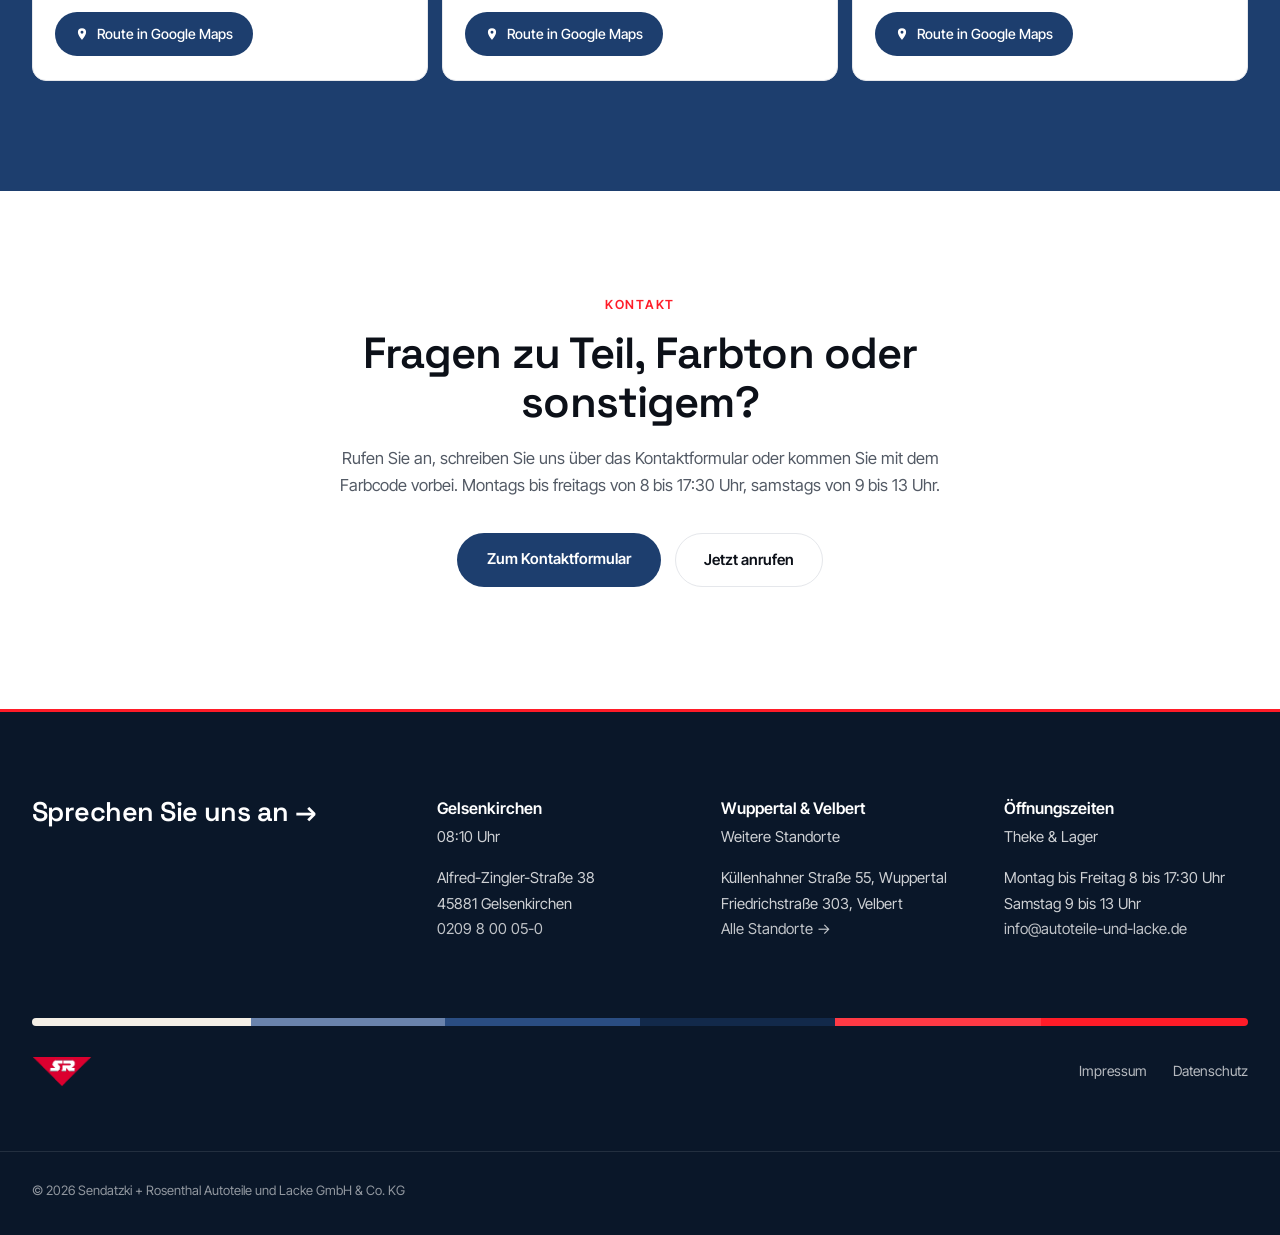
==== commit 2547a3e5: "Landingpage: Hero-CTA-Text, Bewertungen als Endlosschleife, Kontakt-Section ohne Card neu gestaltet" ====
--- a/index.html
+++ b/index.html
@@ -51,7 +51,7 @@
         <h1 class="hero-title" id="hero-title">Ihr starker Partner für <span class="rot-word">Autoteile</span>, <span class="rot-word">Lacke</span>, <span class="rot-word">Reifen</span>, <span class="rot-word">Werkzeuge</span> und <span class="rot-word">Werkstattausrüstung</span>.</h1>
         <div class="hero-actions">
           <a class="btn-red" href="leistungen.html">Unsere Leistungen</a>
-          <a class="btn-ghost" href="tel:+49209800050">0209 8 00 05-0</a>
+          <a class="btn-ghost" href="tel:+49209800050">Jetzt anrufen</a>
         </div>
         <ul class="hero-trust" role="list">
           <li><strong>3 Standorte</strong> in NRW</li>
@@ -186,8 +186,38 @@
             <p>„Sehr freundliche Verkäufer, gute Beratung. Fühlte mich persönlich sehr gut beraten in Sachen Fahrradträger von Uebler.“</p>
             <footer class="review-meta"><strong>silvionigro</strong><span>Golocal</span></footer>
           </article>
+          <article class="review-card" aria-hidden="true">
+            <div class="review-stars">★★★★★</div>
+            <p>„Super, tolles Team im Verkauf. Haben mir super bei der Findung meiner Autofarbe geholfen und noch tolle Infos zum Lackieren gegeben.“</p>
+            <footer class="review-meta"><strong>petertaube</strong><span>Golocal</span></footer>
+          </article>
+          <article class="review-card" aria-hidden="true">
+            <div class="review-stars">★★★★★</div>
+            <p>„Freundliche Bedienung und gute Preise.“</p>
+            <footer class="review-meta"><strong>Hartmut Rabe</strong><span>Golocal</span></footer>
+          </article>
+          <article class="review-card" aria-hidden="true">
+            <div class="review-stars">★★★★★</div>
+            <p>„Sehr freundliche Verkäufer, gute Beratung. Fühlte mich persönlich sehr gut beraten in Sachen Fahrradträger von Uebler.“</p>
+            <footer class="review-meta"><strong>silvionigro</strong><span>Golocal</span></footer>
+          </article>
         </div>
         <div class="marquee-group" aria-hidden="true">
+          <article class="review-card">
+            <div class="review-stars">★★★★★</div>
+            <p>„Super, tolles Team im Verkauf. Haben mir super bei der Findung meiner Autofarbe geholfen und noch tolle Infos zum Lackieren gegeben.“</p>
+            <footer class="review-meta"><strong>petertaube</strong><span>Golocal</span></footer>
+          </article>
+          <article class="review-card">
+            <div class="review-stars">★★★★★</div>
+            <p>„Freundliche Bedienung und gute Preise.“</p>
+            <footer class="review-meta"><strong>Hartmut Rabe</strong><span>Golocal</span></footer>
+          </article>
+          <article class="review-card">
+            <div class="review-stars">★★★★★</div>
+            <p>„Sehr freundliche Verkäufer, gute Beratung. Fühlte mich persönlich sehr gut beraten in Sachen Fahrradträger von Uebler.“</p>
+            <footer class="review-meta"><strong>silvionigro</strong><span>Golocal</span></footer>
+          </article>
           <article class="review-card">
             <div class="review-stars">★★★★★</div>
             <p>„Super, tolles Team im Verkauf. Haben mir super bei der Findung meiner Autofarbe geholfen und noch tolle Infos zum Lackieren gegeben.“</p>
@@ -280,17 +310,16 @@
     </div>
   </section>
 
-  <!-- ============ KONTAKT-KARTE ============ -->
-  <section class="contact" id="kontakt">
-    <div class="wrap">
-      <div class="contact-card reveal">
-        <div class="contact-copy">
-          <h2>Fragen zu Teil, Farbton oder sonstigem?</h2>
-          <p>Rufen Sie an, schreiben Sie uns über das Kontaktformular oder kommen Sie mit dem Farbcode vorbei. Montags bis freitags von 8 bis 17:30&nbsp;Uhr, samstags von 9 bis 13&nbsp;Uhr.</p>
-          <div class="contact-actions">
-            <a class="btn-solid" href="kontakt.html">Zum Kontaktformular</a>
-            <a class="btn-quiet" href="tel:+49209800050">0209 8 00 05-0</a>
-          </div>
+  <!-- ============ KONTAKT-CTA ============ -->
+  <section class="contact-cta" id="kontakt">
+    <div class="wrap">
+      <div class="contact-cta-inner reveal">
+        <p class="eyebrow">Kontakt</p>
+        <h2>Fragen zu Teil, Farbton oder sonstigem?</h2>
+        <p class="contact-cta-text">Rufen Sie an, schreiben Sie uns über das Kontaktformular oder kommen Sie mit dem Farbcode vorbei. Montags bis freitags von 8 bis 17:30&nbsp;Uhr, samstags von 9 bis 13&nbsp;Uhr.</p>
+        <div class="contact-cta-actions">
+          <a class="btn-cta-primary" href="kontakt.html">Zum Kontaktformular</a>
+          <a class="btn-cta-secondary" href="tel:+49209800050">Jetzt anrufen</a>
         </div>
       </div>
     </div>
--- a/style.css
+++ b/style.css
@@ -554,67 +554,69 @@
 
 .service-card .tags { margin-top: 16px; }
 
-/* =============== KONTAKT-KARTE =============== */
-
-.contact { padding-block: 100px 130px; }
-
-.contact-card {
-  border-radius: 14px;
-  padding: clamp(28px, 4vw, 48px);
+/* =============== KONTAKT-CTA =============== */
+
+.contact-cta {
+  padding-block: 104px 122px;
+  text-align: center;
+}
+
+.contact-cta-inner {
+  max-width: 620px;
+  margin-inline: auto;
+}
+
+.contact-cta .eyebrow { margin-bottom: 14px; }
+
+.contact-cta h2 {
+  font-family: var(--font-display);
+  font-weight: 600;
+  font-size: clamp(1.9rem, 3.4vw, 2.9rem);
+  letter-spacing: -0.02em;
+  line-height: 1.12;
+  color: var(--ink);
+  margin-bottom: 18px;
+}
+
+.contact-cta-text {
+  font-size: 16.5px;
+  line-height: 1.65;
+  color: var(--muted);
+  margin-bottom: 34px;
+}
+
+.contact-cta-actions {
+  display: flex;
+  gap: 14px;
+  justify-content: center;
+  flex-wrap: wrap;
+}
+
+.btn-cta-primary {
   background: var(--navy);
   color: #fff;
-}
-
-.contact-copy {
-  max-width: 34em;
-  margin-inline: auto;
-  text-align: center;
-}
-
-.contact-copy h2 {
-  font-size: 22px;
-  font-weight: 600;
-  margin-bottom: 12px;
-  color: #fff;
-}
-
-.contact-copy p {
-  font-size: 16px;
-  color: rgba(255, 255, 255, 0.82);
-  margin-bottom: 24px;
-  line-height: 1.65;
-}
-
-.contact-actions {
-  display: flex;
-  flex-wrap: wrap;
-  gap: 12px;
-  align-items: center;
-  justify-content: center;
-}
-
-.btn-solid {
-  background: #fff;
-  color: var(--navy);
   text-decoration: none;
-  font-size: 14.5px;
-  font-weight: 600;
-  padding: 13px 24px;
+  font-size: 15px;
+  font-weight: 600;
+  padding: 14px 30px;
   border-radius: 999px;
   transition: background 0.2s ease;
 }
 
-.btn-solid:hover { background: rgba(255, 255, 255, 0.86); }
-
-.btn-quiet {
-  font-size: 14.5px;
-  font-weight: 500;
-  color: rgba(255, 255, 255, 0.9);
+.btn-cta-primary:hover { background: var(--navy-mid); }
+
+.btn-cta-secondary {
+  color: var(--ink);
   text-decoration: none;
-  padding: 13px 6px;
-}
-
-.btn-quiet:hover { color: var(--red); }
+  font-size: 15px;
+  font-weight: 600;
+  padding: 14px 28px;
+  border-radius: 999px;
+  border: 1px solid var(--line);
+  transition: border-color 0.2s ease, background 0.2s ease;
+}
+
+.btn-cta-secondary:hover { border-color: var(--navy); background: var(--gray-50); }
 
 /* =============== OUTRO + FOOTER =============== */
 
